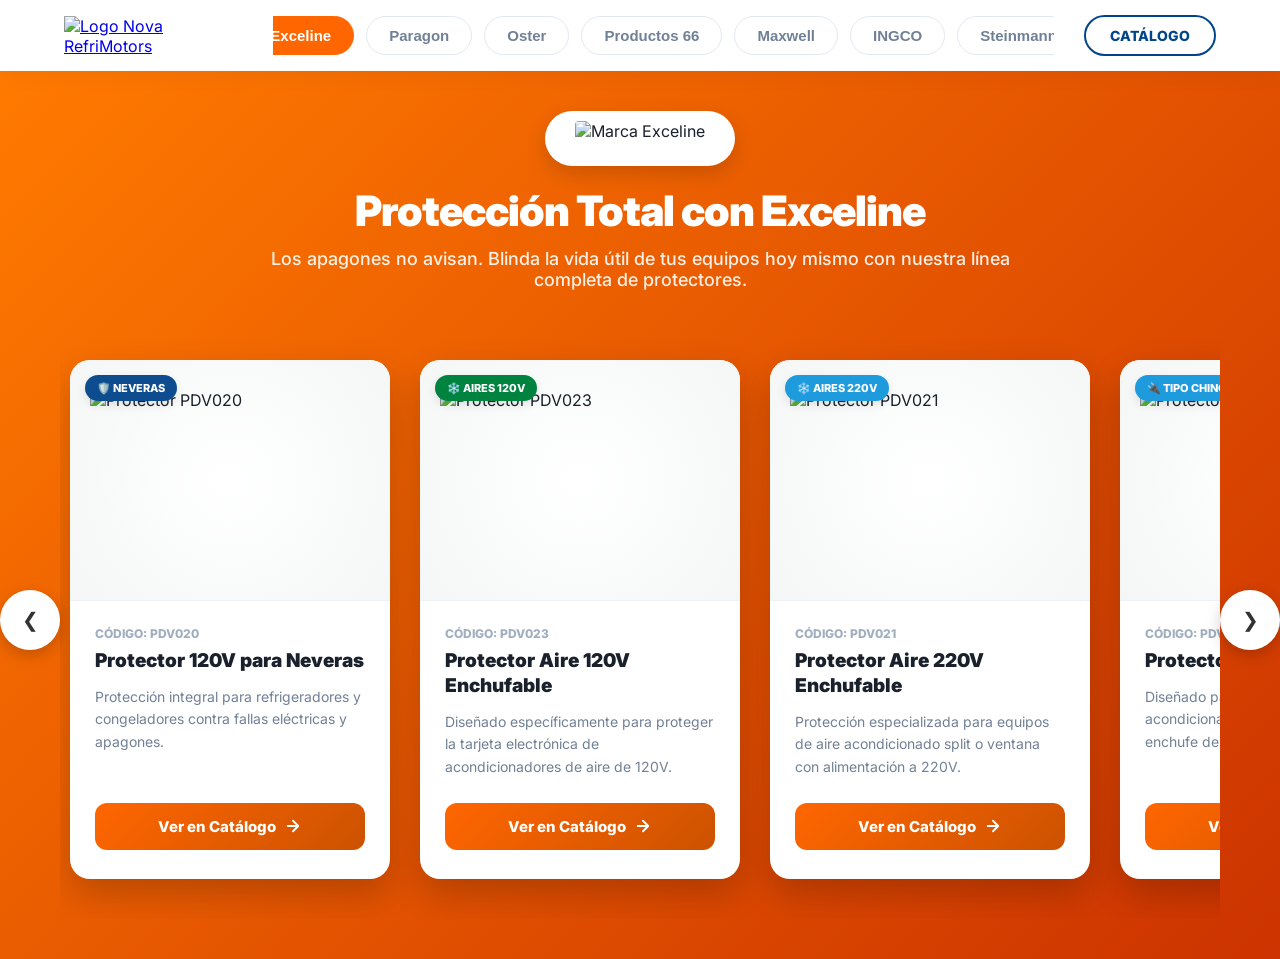
==== carrusel.html @ e5a9d7a3 "update" ====
<!DOCTYPE html>
<html lang="es">

<head>
    <meta charset="UTF-8">
    <meta name="viewport" content="width=device-width, initial-scale=1.0">
    <title>Marcas Destacadas | NOVA RefriMotors</title>
    <link rel="icon" type="image/x-icon" href="nova_favicon.png">

    <!-- Fuente moderna: Inter -->
    <link rel="preconnect" href="https://fonts.googleapis.com">
    <link rel="preconnect" href="https://fonts.gstatic.com" crossorigin>
    <link href="https://fonts.googleapis.com/css2?family=Inter:wght@400;500;600;700;800;900&display=swap"
        rel="stylesheet">

    <link rel="stylesheet" href="estilos-carrusel.css">
</head>

<body>

    <header class="carousel-header">
        <a href="index.html" title="Ver Catálogo">
            <img src="nova-logo-color.png" alt="Logo Nova RefriMotors" class="logo-img">
        </a>

        <nav class="brand-menu">
            <button class="brand-tab tab-exceline active" onclick="showBrand('exceline', this)">Exceline</button>
            <button class="brand-tab tab-paragon" onclick="showBrand('paragon', this)">Paragon</button>
            <button class="brand-tab tab-oster" onclick="showBrand('oster', this)">Oster</button>
            <button class="brand-tab tab-productos66" onclick="showBrand('productos66', this)">Productos 66</button>
            <button class="brand-tab tab-maxwell" onclick="showBrand('maxwell', this)">Maxwell</button>
            <button class="brand-tab tab-ingco" onclick="showBrand('ingco', this)">INGCO</button>
            <button class="brand-tab tab-steinmann" onclick="showBrand('steinmann', this)">Steinmann</button>
        </nav>

        <a href="index.html" class="back-btn">Catálogo</a>
    </header>

    <div class="master-carousel-container">

        <!-- ==========================================
             MARCA 1: EXCELINE (Carga Inmediata)
        =========================================== -->
        <section class="carousel-bg-card theme-exceline active-brand" id="brand-exceline">
            <div class="carousel-header-text">
                <div class="brand-logo-container exceline-logo">
                    <img src="Log_Exceline.png" alt="Marca Exceline">
                </div>
                <h2 class="carousel-title">Protección Total con Exceline</h2>
                <p class="carousel-subtitle">Los apagones no avisan. Blinda la vida útil de tus equipos hoy mismo con
                    nuestra línea completa de protectores.</p>
            </div>

            <div class="carousel-wrapper">
                <button class="slider-btn prev-btn">❮</button>
                <div class="carousel-track">
                    <div class="carousel-slide">
                        <div class="img-wrapper"><span class="badge badge-offer"
                                style="background:#0e4c90; color:white;">🛡️ Neveras</span><img
                                src="productos/PDV020.webp" alt="Protector PDV020"></div>
                        <div class="card-info">
                            <span class="card-category">CÓDIGO: PDV020</span>
                            <h3>Protector 120V para Neveras</h3>
                            <p>Protección integral para refrigeradores y congeladores contra fallas eléctricas y
                                apagones.</p>
                            <a href="index.html#product=PDV020" class="buy-btn exceline-btn">Ver en Catálogo <svg
                                    width="18" height="18" fill="none" stroke="currentColor" stroke-width="2.5"
                                    stroke-linecap="round" stroke-linejoin="round" viewBox="0 0 24 24">
                                    <path d="M5 12h14M12 5l7 7-7 7" />
                                </svg></a>
                        </div>
                    </div>
                    <div class="carousel-slide">
                        <div class="img-wrapper"><span class="badge badge-offer"
                                style="background:#00833e; color:white;">❄️ Aires 120V</span><img
                                src="productos/PDV023.webp" alt="Protector PDV023"></div>
                        <div class="card-info">
                            <span class="card-category">CÓDIGO: PDV023</span>
                            <h3>Protector Aire 120V Enchufable</h3>
                            <p>Diseñado específicamente para proteger la tarjeta electrónica de acondicionadores de aire
                                de 120V.</p>
                            <a href="index.html#product=PDV023" class="buy-btn exceline-btn">Ver en Catálogo <svg
                                    width="18" height="18" fill="none" stroke="currentColor" stroke-width="2.5"
                                    stroke-linecap="round" stroke-linejoin="round" viewBox="0 0 24 24">
                                    <path d="M5 12h14M12 5l7 7-7 7" />
                                </svg></a>
                        </div>
                    </div>
                    <div class="carousel-slide">
                        <div class="img-wrapper"><span class="badge badge-offer"
                                style="background:#1d9bdd; color:white;">❄️ Aires 220V</span><img
                                src="productos/PDV021.webp" alt="Protector PDV021"></div>
                        <div class="card-info">
                            <span class="card-category">CÓDIGO: PDV021</span>
                            <h3>Protector Aire 220V Enchufable</h3>
                            <p>Protección especializada para equipos de aire acondicionado split o ventana con
                                alimentación a 220V.</p>
                            <a href="index.html#product=PDV021" class="buy-btn exceline-btn">Ver en Catálogo <svg
                                    width="18" height="18" fill="none" stroke="currentColor" stroke-width="2.5"
                                    stroke-linecap="round" stroke-linejoin="round" viewBox="0 0 24 24">
                                    <path d="M5 12h14M12 5l7 7-7 7" />
                                </svg></a>
                        </div>
                    </div>
                    <div class="carousel-slide">
                        <div class="img-wrapper"><span class="badge badge-offer"
                                style="background:#1d9bdd; color:white;">🔌 Tipo Chino</span><img
                                src="productos/PDV022.webp" alt="Protector PDV022"></div>
                        <div class="card-info">
                            <span class="card-category">CÓDIGO: PDV022</span>
                            <h3>Protector 220V (Tipo Chino)</h3>
                            <p>Diseñado para equipos de aire acondicionado de 220V que utilizan enchufe de patas
                                inclinadas.</p>
                            <a href="index.html#product=PDV022" class="buy-btn exceline-btn">Ver en Catálogo <svg
                                    width="18" height="18" fill="none" stroke="currentColor" stroke-width="2.5"
                                    stroke-linecap="round" stroke-linejoin="round" viewBox="0 0 24 24">
                                    <path d="M5 12h14M12 5l7 7-7 7" />
                                </svg></a>
                        </div>
                    </div>
                    <div class="carousel-slide">
                        <div class="img-wrapper"><span class="badge badge-offer"
                                style="background:#77a9ff; color:white;">⚡ Bornera 120V</span><img
                                src="productos/PDV031.webp" alt="Protector PDV031"></div>
                        <div class="card-info">
                            <span class="card-category">CÓDIGO: PDV031</span>
                            <h3>Protector Alta Carga 120V</h3>
                            <p>Protector industrial y comercial para conexión directa por bornera. Ideal para cargas
                                pesadas en 120V.</p>
                            <a href="index.html#product=PDV031" class="buy-btn exceline-btn">Ver en Catálogo <svg
                                    width="18" height="18" fill="none" stroke="currentColor" stroke-width="2.5"
                                    stroke-linecap="round" stroke-linejoin="round" viewBox="0 0 24 24">
                                    <path d="M5 12h14M12 5l7 7-7 7" />
                                </svg></a>
                        </div>
                    </div>
                    <div class="carousel-slide">
                        <div class="img-wrapper"><span class="badge badge-offer"
                                style="background:#1d5370; color:white;">⚡ Bornera 220V</span><img
                                src="productos/PDV030.webp" alt="Protector PDV030"></div>
                        <div class="card-info">
                            <span class="card-category">CÓDIGO: PDV030</span>
                            <h3>Protector Alta Carga 220V</h3>
                            <p>Alta capacidad para equipos de gran tonelaje, motores y sistemas de refrigeración pesada
                                de 220V.</p>
                            <a href="index.html#product=PDV030" class="buy-btn exceline-btn">Ver en Catálogo <svg
                                    width="18" height="18" fill="none" stroke="currentColor" stroke-width="2.5"
                                    stroke-linecap="round" stroke-linejoin="round" viewBox="0 0 24 24">
                                    <path d="M5 12h14M12 5l7 7-7 7" />
                                </svg></a>
                        </div>
                    </div>
                    <div class="carousel-slide">
                        <div class="img-wrapper"><span class="badge badge-offer"
                                style="background:#09b75a; color:white;">🛠️ Compresores</span><img
                                src="productos/PDV029.webp" alt="Protector PDV029"></div>
                        <div class="card-info">
                            <span class="card-category">CÓDIGO: PDV029</span>
                            <h3>Protector de Compresores</h3>
                            <p>Dispositivo de montaje especializado para resguardar motocompresores de refrigeración
                                monofásicos de 120V.</p>
                            <a href="index.html#product=PDV029" class="buy-btn exceline-btn">Ver en Catálogo <svg
                                    width="18" height="18" fill="none" stroke="currentColor" stroke-width="2.5"
                                    stroke-linecap="round" stroke-linejoin="round" viewBox="0 0 24 24">
                                    <path d="M5 12h14M12 5l7 7-7 7" />
                                </svg></a>
                        </div>
                    </div>
                    <div class="carousel-slide">
                        <div class="img-wrapper"><span class="badge badge-offer"
                                style="background:#2d3748; color:white;">⚙️ Motores</span><img
                                src="productos/PDV051.webp" alt="Protector PDV051"></div>
                        <div class="card-info">
                            <span class="card-category">CÓDIGO: PDV051</span>
                            <h3>Protector para Motores 120V</h3>
                            <p>Módulo de protección integral para motores eléctricos monofásicos de uso industrial y
                                comercial en 120V.</p>
                            <a href="index.html#product=PDV051" class="buy-btn exceline-btn">Ver en Catálogo <svg
                                    width="18" height="18" fill="none" stroke="currentColor" stroke-width="2.5"
                                    stroke-linecap="round" stroke-linejoin="round" viewBox="0 0 24 24">
                                    <path d="M5 12h14M12 5l7 7-7 7" />
                                </svg></a>
                        </div>
                    </div>
                </div>
                <button class="slider-btn next-btn">❯</button>
            </div>
        </section>

        <!-- ==========================================
             MARCA 2: PARAGON (Carga Perezosa - data-src)
        =========================================== -->
        <section class="carousel-bg-card theme-paragon" id="brand-paragon" style="display: none;">
            <div class="carousel-header-text">
                <div class="brand-logo-container paragon-logo">
                    <img src="paragon-logo-negro.png" alt="Marca Paragon">
                </div>
                <h2 class="carousel-title">Precisión Mecánica Exacta</h2>
                <p class="carousel-subtitle">El estándar de la industria en sistemas de descongelación comercial e
                    industrial.</p>
            </div>
            <div class="carousel-wrapper">
                <button class="slider-btn prev-btn">❮</button>
                <div class="carousel-track">
                    <div class="carousel-slide">
                        <div class="img-wrapper"><span class="badge badge-offer"
                                style="background:#b70000; color:white;">⚙️ 220V</span><img
                                data-src="productos/RELOJ-PARAGON.webp" alt="Paragon 220V"></div>
                        <div class="card-info">
                            <span class="card-category">CÓDIGO: TIM500</span>
                            <h3>Reloj de Descongelacion Paragon 220V</h3>
                            <p>Temporizador electromecánico comercial Serie 8000 para descongelación a 220V.</p>
                            <a href="index.html#product=TIM500" class="buy-btn paragon-btn">Ver en Catálogo <svg
                                    width="18" height="18" fill="none" stroke="currentColor" stroke-width="2.5"
                                    stroke-linecap="round" stroke-linejoin="round" viewBox="0 0 24 24">
                                    <path d="M5 12h14M12 5l7 7-7 7" />
                                </svg></a>
                        </div>
                    </div>
                    <div class="carousel-slide">
                        <div class="img-wrapper"><span class="badge badge-offer"
                                style="background:#b70000; color:white;">⚙️ 110V</span><img
                                data-src="productos/RELOJ-PARAGON.webp" alt="Paragon 110V"></div>
                        <div class="card-info">
                            <span class="card-category">CÓDIGO: TIM400</span>
                            <h3>Reloj de Descongelacion Paragon 110V</h3>
                            <p>Temporizador electromecánico Serie 8000 ideal para refrigeración a 110V.</p>
                            <a href="index.html#product=TIM400" class="buy-btn paragon-btn">Ver en Catálogo <svg
                                    width="18" height="18" fill="none" stroke="currentColor" stroke-width="2.5"
                                    stroke-linecap="round" stroke-linejoin="round" viewBox="0 0 24 24">
                                    <path d="M5 12h14M12 5l7 7-7 7" />
                                </svg></a>
                        </div>
                    </div>
                    <div class="carousel-slide">
                        <div class="img-wrapper"><span class="badge badge-offer"
                                style="background:#b70000; color:white;">⏱️ 6H 21M</span><img
                                data-src="productos/TIM053.webp" alt="Paragon 6H"></div>
                        <div class="card-info">
                            <span class="card-category">CÓDIGO: TIM053</span>
                            <h3>Reloj de Nevera 6H x 21M</h3>
                            <p>Temporizador de descongelación automática con ciclo de 6 horas de trabajo.</p>
                            <a href="index.html#product=TIM053" class="buy-btn paragon-btn">Ver en Catálogo <svg
                                    width="18" height="18" fill="none" stroke="currentColor" stroke-width="2.5"
                                    stroke-linecap="round" stroke-linejoin="round" viewBox="0 0 24 24">
                                    <path d="M5 12h14M12 5l7 7-7 7" />
                                </svg></a>
                        </div>
                    </div>
                    <div class="carousel-slide">
                        <div class="img-wrapper"><span class="badge badge-offer"
                                style="background:#b70000; color:white;">⏱️ 8H 20M</span><img
                                data-src="productos/TIM018.webp" alt="Paragon 8H"></div>
                        <div class="card-info">
                            <span class="card-category">CÓDIGO: TIM018</span>
                            <h3>Reloj de Nevera 8H x 20M</h3>
                            <p>Intervalo equilibrado de 8 horas para consumo eficiente en neveras no-frost.</p>
                            <a href="index.html#product=TIM018" class="buy-btn paragon-btn">Ver en Catálogo <svg
                                    width="18" height="18" fill="none" stroke="currentColor" stroke-width="2.5"
                                    stroke-linecap="round" stroke-linejoin="round" viewBox="0 0 24 24">
                                    <path d="M5 12h14M12 5l7 7-7 7" />
                                </svg></a>
                        </div>
                    </div>
                    <div class="carousel-slide">
                        <div class="img-wrapper"><span class="badge badge-offer"
                                style="background:#b70000; color:white;">⏱️ 10H 25M</span><img
                                data-src="productos/TIM052.webp" alt="Paragon 10H"></div>
                        <div class="card-info">
                            <span class="card-category">CÓDIGO: TIM052</span>
                            <h3>Reloj de Nevera 10H x 25M</h3>
                            <p>Diseñado para ciclos extensos de enfriamiento garantizando eliminación de escarcha.</p>
                            <a href="index.html#product=TIM052" class="buy-btn paragon-btn">Ver en Catálogo <svg
                                    width="18" height="18" fill="none" stroke="currentColor" stroke-width="2.5"
                                    stroke-linecap="round" stroke-linejoin="round" viewBox="0 0 24 24">
                                    <path d="M5 12h14M12 5l7 7-7 7" />
                                </svg></a>
                        </div>
                    </div>
                </div>
                <button class="slider-btn next-btn">❯</button>
            </div>
        </section>

        <!-- ==========================================
             MARCA 3: OSTER (Carga Perezosa - data-src)
        =========================================== -->
        <section class="carousel-bg-card theme-oster" id="brand-oster" style="display: none;">
            <div class="carousel-header-text">
                <div class="brand-logo-container oster-logo">
                    <img src="oster-logo.png" alt="Marca Oster">
                </div>
                <h2 class="carousel-title">Repuestos Originales Garantizados</h2>
                <p class="carousel-subtitle">Recupera la potencia original de tu licuadora con aspas, vasos y
                    componentes certificados de máxima duración.</p>
            </div>
            <div class="carousel-wrapper">
                <button class="slider-btn prev-btn">❮</button>
                <div class="carousel-track">
                    <div class="carousel-slide">
                        <div class="img-wrapper"><span class="badge badge-offer"
                                style="background:#003264; color:white;">🔪 4 Aspas</span><img
                                data-src="productos/CUCHILLA_4_ASPAS_OSTER.webp" alt="Oster 4 Aletas"></div>
                        <div class="card-info">
                            <span class="card-category">CÓDIGO: CLC001</span>
                            <h3>Cuchilla Oster 4 Aletas</h3>
                            <p>Cuchilla Picahielo Oster Original de 4 aletas en acero inoxidable de alta resistencia.
                            </p>
                            <a href="index.html#product=CLC001" class="buy-btn oster-btn">Ver en Catálogo <svg
                                    width="18" height="18" fill="none" stroke="currentColor" stroke-width="2.5"
                                    stroke-linecap="round" stroke-linejoin="round" viewBox="0 0 24 24">
                                    <path d="M5 12h14M12 5l7 7-7 7" />
                                </svg></a>
                        </div>
                    </div>
                    <div class="carousel-slide">
                        <div class="img-wrapper"><span class="badge badge-offer"
                                style="background:#003264; color:white;">🌪️ 6 Aspas</span><img
                                data-src="productos/CLC032.webp" alt="Oster 6 Aletas"></div>
                        <div class="card-info">
                            <span class="card-category">CÓDIGO: CLC032</span>
                            <h3>Cuchilla Oster 6 Aletas</h3>
                            <p>Cuchilla Oster procesadora de 6 aletas (Mod. 4980) de alto rendimiento para hielo y
                                batidos.</p>
                            <a href="index.html#product=CLC032" class="buy-btn oster-btn">Ver en Catálogo <svg
                                    width="18" height="18" fill="none" stroke="currentColor" stroke-width="2.5"
                                    stroke-linecap="round" stroke-linejoin="round" viewBox="0 0 24 24">
                                    <path d="M5 12h14M12 5l7 7-7 7" />
                                </svg></a>
                        </div>
                    </div>
                    <div class="carousel-slide">
                        <div class="img-wrapper"><span class="badge badge-offer"
                                style="background:#003264; color:white;">⚡ Eléctrico</span><img
                                data-src="productos/SWL102.webp" alt="Switch Oster"></div>
                        <div class="card-info">
                            <span class="card-category">CÓDIGO: SWL102</span>
                            <h3>Switch de Licuadora</h3>
                            <p>Switch de Licuadora Oster Original de 3 velocidades con perilla incluida.</p>
                            <a href="index.html#product=SWL102" class="buy-btn oster-btn">Ver en Catálogo <svg
                                    width="18" height="18" fill="none" stroke="currentColor" stroke-width="2.5"
                                    stroke-linecap="round" stroke-linejoin="round" viewBox="0 0 24 24">
                                    <path d="M5 12h14M12 5l7 7-7 7" />
                                </svg></a>
                        </div>
                    </div>
                    <div class="carousel-slide">
                        <div class="img-wrapper"><span class="badge badge-offer"
                                style="background:#003264; color:white;">🥤 Accesorios</span><img
                                data-src="productos/VLC005.webp" alt="Vaso Oster"></div>
                        <div class="card-info">
                            <span class="card-category">CÓDIGO: VLC005</span>
                            <h3>Vaso de Licuadora c/Tapa</h3>
                            <p>Vaso de licuadora Oster Original con tapa. Cristal de alta resistencia térmica y golpes.
                            </p>
                            <a href="index.html#product=VLC005" class="buy-btn oster-btn">Ver en Catálogo <svg
                                    width="18" height="18" fill="none" stroke="currentColor" stroke-width="2.5"
                                    stroke-linecap="round" stroke-linejoin="round" viewBox="0 0 24 24">
                                    <path d="M5 12h14M12 5l7 7-7 7" />
                                </svg></a>
                        </div>
                    </div>
                    <div class="carousel-slide">
                        <div class="img-wrapper"><span class="badge badge-offer"
                                style="background:#003264; color:white;">⚙️ Acoples</span><img
                                data-src="productos/JLC001.webp" alt="Cuadrante Oster"></div>
                        <div class="card-info">
                            <span class="card-category">CÓDIGO: JLC001</span>
                            <h3>Cuadrante Oster Rosca Gruesa</h3>
                            <p>Kit de acople cuadrante de rosca gruesa original Oster. Metálico y de alta durabilidad.
                            </p>
                            <a href="index.html#product=JLC001" class="buy-btn oster-btn">Ver en Catálogo <svg
                                    width="18" height="18" fill="none" stroke="currentColor" stroke-width="2.5"
                                    stroke-linecap="round" stroke-linejoin="round" viewBox="0 0 24 24">
                                    <path d="M5 12h14M12 5l7 7-7 7" />
                                </svg></a>
                        </div>
                    </div>
                </div>
                <button class="slider-btn next-btn">❯</button>
            </div>
        </section>

        <!-- ==========================================
             MARCA 4: PRODUCTOS 66 (Carga Perezosa - data-src)
        =========================================== -->
        <section class="carousel-bg-card theme-productos66" id="brand-productos66" style="display: none;">
            <div class="carousel-header-text">
                <div class="brand-logo-container productos66-logo">
                    <img src="productos66-logo.png" alt="Marca Productos 66">
                </div>
                <h2 class="carousel-title">Limpieza y Mantenimiento Profesional</h2>
                <p class="carousel-subtitle">Químicos especializados de alta pureza para garantizar el máximo
                    rendimiento de tus equipos de refrigeración.</p>
            </div>
            <div class="carousel-wrapper">
                <button class="slider-btn prev-btn">❮</button>
                <div class="carousel-track">
                    <div class="carousel-slide">
                        <div class="img-wrapper"><span class="badge badge-new"
                                style="background:#8cc63f; color:white">🟢 Limpieza</span><img
                                data-src="productos/PANEL-CLEAN.webp" alt="Panel Clean 66"></div>
                        <div class="card-info">
                            <span class="card-category">CÓDIGO: QMC004</span>
                            <h3>Panel Clean 66</h3>
                            <p>Limpiador profundo de aluminio para serpentines. Restaura la transferencia térmica.</p>
                            <a href="index.html#product=QMC004" class="buy-btn productos66-btn">Ver en Catálogo <svg
                                    width="18" height="18" fill="none" stroke="currentColor" stroke-width="2.5"
                                    stroke-linecap="round" stroke-linejoin="round" viewBox="0 0 24 24">
                                    <path d="M5 12h14M12 5l7 7-7 7" />
                                </svg></a>
                        </div>
                    </div>
                    <div class="carousel-slide">
                        <div class="img-wrapper"><span class="badge badge-offer"
                                style="background:#e87722; color:white">🟠 Concentrado</span><img
                                data-src="productos/PANEL-CLEAN+.webp" alt="Panel Clean 66 Plus+"></div>
                        <div class="card-info">
                            <span class="card-category">CÓDIGO: QMC016</span>
                            <h3>Panel Clean 66 Plus+</h3>
                            <p>Fórmula de alta concentración para remover el sucio pesado y la oxidación extrema.</p>
                            <a href="index.html#product=QMC016" class="buy-btn productos66-btn">Ver en Catálogo <svg
                                    width="18" height="18" fill="none" stroke="currentColor" stroke-width="2.5"
                                    stroke-linecap="round" stroke-linejoin="round" viewBox="0 0 24 24">
                                    <path d="M5 12h14M12 5l7 7-7 7" />
                                </svg></a>
                        </div>
                    </div>
                    <div class="carousel-slide">
                        <div class="img-wrapper"><span class="badge badge-new"
                                style="background:#00aae7; color:white">🔵 Antihumedad</span><img
                                data-src="productos/PANEL-COOL.webp" alt="Panel Cool 66"></div>
                        <div class="card-info">
                            <span class="card-category">CÓDIGO: QMC003</span>
                            <h3>Panel Cool 66</h3>
                            <p>Alcohol Metílico. Elimina la humedad del sistema evitando congelación en válvulas.</p>
                            <a href="index.html#product=QMC003" class="buy-btn productos66-btn">Ver en Catálogo <svg
                                    width="18" height="18" fill="none" stroke="currentColor" stroke-width="2.5"
                                    stroke-linecap="round" stroke-linejoin="round" viewBox="0 0 24 24">
                                    <path d="M5 12h14M12 5l7 7-7 7" />
                                </svg></a>
                        </div>
                    </div>
                    <div class="carousel-slide">
                        <div class="img-wrapper"><span class="badge badge-hot"
                                style="background:#da291c; color:white">🔴 Brillo</span><img
                                data-src="productos/PANEL-SHINE.webp" alt="Panel Shine 66"></div>
                        <div class="card-info">
                            <span class="card-category">CÓDIGO: QMC020</span>
                            <h3>Panel Shine 66</h3>
                            <p>Abrillantador químico de aluminio. Restaura el aspecto original dejándolos como nuevos.
                            </p>
                            <a href="index.html#product=QMC020" class="buy-btn productos66-btn">Ver en Catálogo <svg
                                    width="18" height="18" fill="none" stroke="currentColor" stroke-width="2.5"
                                    stroke-linecap="round" stroke-linejoin="round" viewBox="0 0 24 24">
                                    <path d="M5 12h14M12 5l7 7-7 7" />
                                </svg></a>
                        </div>
                    </div>
                    <div class="carousel-slide">
                        <div class="img-wrapper"><span class="badge badge-offer"
                                style="background:#ffcd00; color:white;">🟡 Dieléctrico</span><img
                                data-src="productos/PANELTRON.webp" alt="Paneltron 66"></div>
                        <div class="card-info">
                            <span class="card-category">CÓDIGO: QMC001</span>
                            <h3>Paneltron 66</h3>
                            <p>Solvente dieléctrico de 1 Litro para la limpieza segura de componentes y tableros
                                eléctricos.</p>
                            <a href="index.html#product=QMC001" class="buy-btn productos66-btn">Ver en Catálogo <svg
                                    width="18" height="18" fill="none" stroke="currentColor" stroke-width="2.5"
                                    stroke-linecap="round" stroke-linejoin="round" viewBox="0 0 24 24">
                                    <path d="M5 12h14M12 5l7 7-7 7" />
                                </svg></a>
                        </div>
                    </div>
                    <div class="carousel-slide">
                        <div class="img-wrapper"><span class="badge badge-hot"
                                style="background:#d25e1a; color:white">🟠 Concentrado</span><img
                                data-src="productos/PANELTRON+.webp" alt="Paneltron 66 Plus+"></div>
                        <div class="card-info">
                            <span class="card-category">CÓDIGO: QMC006</span>
                            <h3>Paneltron 66 Plus+</h3>
                            <p>Fórmula premium en lata de 1 Kilo. Máxima pureza, evaporación rápida y cero residuos.</p>
                            <a href="index.html#product=QMC006" class="buy-btn productos66-btn">Ver en Catálogo <svg
                                    width="18" height="18" fill="none" stroke="currentColor" stroke-width="2.5"
                                    stroke-linecap="round" stroke-linejoin="round" viewBox="0 0 24 24">
                                    <path d="M5 12h14M12 5l7 7-7 7" />
                                </svg></a>
                        </div>
                    </div>
                </div>
                <button class="slider-btn next-btn">❯</button>
            </div>
        </section>

        <!-- ==========================================
             MARCA 5: MAXWELL (Carga Perezosa - data-src)
        =========================================== -->
        <section class="carousel-bg-card theme-maxwell" id="brand-maxwell" style="display: none;">
            <div class="carousel-header-text">
                <div class="brand-logo-container maxwell-logo">
                    <img src="maxwell-gold-logo.png" alt="Marca Maxwell">
                </div>
                <h2 class="carousel-title">Flujo Energético Perfecto</h2>
                <p class="carousel-subtitle">Máxima durabilidad con 5 años de garantía. La energía constante y segura
                    que tus sistemas de refrigeración exigen.</p>
            </div>
            <div class="carousel-wrapper">
                <button class="slider-btn prev-btn">❮</button>
                <div class="carousel-track">
                    <div class="carousel-slide">
                        <div class="img-wrapper"><span class="badge badge-hot" style="background:#d38312; color:white">⭐
                                5 Años</span><img data-src="productos/20UF-GOLD.webp" alt="Capacitor 20UF"></div>
                        <div class="card-info">
                            <span class="card-category">CÓDIGO: CAP320</span>
                            <h3>Capacitor de 20 MFD Gold</h3>
                            <p>Capacitor de marcha metálico 370/440V.</p>
                            <a href="index.html#product=CAP320" class="buy-btn maxwell-btn">Ver en Catálogo <svg
                                    width="18" height="18" fill="none" stroke="currentColor" stroke-width="2.5"
                                    stroke-linecap="round" stroke-linejoin="round" viewBox="0 0 24 24">
                                    <path d="M5 12h14M12 5l7 7-7 7" />
                                </svg></a>
                        </div>
                    </div>
                    <div class="carousel-slide">
                        <div class="img-wrapper"><span class="badge badge-hot" style="background:#d38312; color:white">⭐
                                5 Años</span><img data-src="productos/25UF-GOLD.webp" alt="Capacitor 25UF"></div>
                        <div class="card-info">
                            <span class="card-category">CÓDIGO: CAP325</span>
                            <h3>Capacitor de 25 MFD Gold</h3>
                            <p>Capacitor de marcha metálico 370/440V.</p>
                            <a href="index.html#product=CAP325" class="buy-btn maxwell-btn">Ver en Catálogo <svg
                                    width="18" height="18" fill="none" stroke="currentColor" stroke-width="2.5"
                                    stroke-linecap="round" stroke-linejoin="round" viewBox="0 0 24 24">
                                    <path d="M5 12h14M12 5l7 7-7 7" />
                                </svg></a>
                        </div>
                    </div>
                    <div class="carousel-slide">
                        <div class="img-wrapper"><span class="badge badge-hot" style="background:#d38312; color:white">⭐
                                5 Años</span><img data-src="productos/30UF-GOLD.webp" alt="Capacitor 30UF"></div>
                        <div class="card-info">
                            <span class="card-category">CÓDIGO: CAP330</span>
                            <h3>Capacitor 30 MFD Gold</h3>
                            <p>Capacitor de marcha metálico 370/440V.</p>
                            <a href="index.html#product=CAP330" class="buy-btn maxwell-btn">Ver en Catálogo <svg
                                    width="18" height="18" fill="none" stroke="currentColor" stroke-width="2.5"
                                    stroke-linecap="round" stroke-linejoin="round" viewBox="0 0 24 24">
                                    <path d="M5 12h14M12 5l7 7-7 7" />
                                </svg></a>
                        </div>
                    </div>
                    <div class="carousel-slide">
                        <div class="img-wrapper"><span class="badge badge-hot" style="background:#d38312; color:white">⭐
                                5 Años</span><img data-src="productos/35UF-GOLD.webp" alt="Capacitor 35UF"></div>
                        <div class="card-info">
                            <span class="card-category">CÓDIGO: CAP335</span>
                            <h3>Capacitor de 35 MFD Gold</h3>
                            <p>Capacitor de marcha metálico 370/440V.</p>
                            <a href="index.html#product=CAP335" class="buy-btn maxwell-btn">Ver en Catálogo <svg
                                    width="18" height="18" fill="none" stroke="currentColor" stroke-width="2.5"
                                    stroke-linecap="round" stroke-linejoin="round" viewBox="0 0 24 24">
                                    <path d="M5 12h14M12 5l7 7-7 7" />
                                </svg></a>
                        </div>
                    </div>
                    <div class="carousel-slide">
                        <div class="img-wrapper"><span class="badge badge-hot" style="background:#d38312; color:white">⭐
                                5 Años</span><img data-src="productos/40UF-GOLD.webp" alt="Capacitor 40UF"></div>
                        <div class="card-info">
                            <span class="card-category">CÓDIGO: CAP340</span>
                            <h3>Capacitor de 40 MFD Gold</h3>
                            <p>Capacitor de marcha metálico 370/440V.</p>
                            <a href="index.html#product=CAP340" class="buy-btn maxwell-btn">Ver en Catálogo <svg
                                    width="18" height="18" fill="none" stroke="currentColor" stroke-width="2.5"
                                    stroke-linecap="round" stroke-linejoin="round" viewBox="0 0 24 24">
                                    <path d="M5 12h14M12 5l7 7-7 7" />
                                </svg></a>
                        </div>
                    </div>
                    <div class="carousel-slide">
                        <div class="img-wrapper"><span class="badge badge-hot" style="background:#d38312; color:white">⭐
                                5 Años</span><img data-src="productos/45UF-GOLD.webp" alt="Capacitor 45UF"></div>
                        <div class="card-info">
                            <span class="card-category">CÓDIGO: CAP345</span>
                            <h3>Capacitor de 45 MFD Gold</h3>
                            <p>Capacitor de marcha metálico 370/440V.</p>
                            <a href="index.html#product=CAP345" class="buy-btn maxwell-btn">Ver en Catálogo <svg
                                    width="18" height="18" fill="none" stroke="currentColor" stroke-width="2.5"
                                    stroke-linecap="round" stroke-linejoin="round" viewBox="0 0 24 24">
                                    <path d="M5 12h14M12 5l7 7-7 7" />
                                </svg></a>
                        </div>
                    </div>
                    <div class="carousel-slide">
                        <div class="img-wrapper"><span class="badge badge-hot" style="background:#d38312; color:white">⭐
                                5 Años</span><img data-src="productos/50UF-GOLD.webp" alt="Capacitor 50UF"></div>
                        <div class="card-info">
                            <span class="card-category">CÓDIGO: CAP350</span>
                            <h3>Capacitor de 50 MFD Gold</h3>
                            <p>Capacitor de marcha metálico 370/440V.</p>
                            <a href="index.html#product=CAP350" class="buy-btn maxwell-btn">Ver en Catálogo <svg
                                    width="18" height="18" fill="none" stroke="currentColor" stroke-width="2.5"
                                    stroke-linecap="round" stroke-linejoin="round" viewBox="0 0 24 24">
                                    <path d="M5 12h14M12 5l7 7-7 7" />
                                </svg></a>
                        </div>
                    </div>
                    <div class="carousel-slide">
                        <div class="img-wrapper"><span class="badge badge-hot" style="background:#d38312; color:white">⭐
                                5 Años</span><img data-src="productos/60UF-GOLD.webp" alt="Capacitor 60UF"></div>
                        <div class="card-info">
                            <span class="card-category">CÓDIGO: CAP360</span>
                            <h3>Capacitor de 60 MFD Gold</h3>
                            <p>Capacitor de marcha metálico 370/440V.</p>
                            <a href="index.html#product=CAP360" class="buy-btn maxwell-btn">Ver en Catálogo <svg
                                    width="18" height="18" fill="none" stroke="currentColor" stroke-width="2.5"
                                    stroke-linecap="round" stroke-linejoin="round" viewBox="0 0 24 24">
                                    <path d="M5 12h14M12 5l7 7-7 7" />
                                </svg></a>
                        </div>
                    </div>
                    <div class="carousel-slide">
                        <div class="img-wrapper"><span class="badge badge-hot" style="background:#d38312; color:white">⭐
                                5 Años</span><img data-src="productos/70UF-GOLD.webp" alt="Capacitor 70UF"></div>
                        <div class="card-info">
                            <span class="card-category">CÓDIGO: CAP370</span>
                            <h3>Capacitor de 70 MFD Gold</h3>
                            <p>Capacitor de marcha metálico 370/440V.</p>
                            <a href="index.html#product=CAP370" class="buy-btn maxwell-btn">Ver en Catálogo <svg
                                    width="18" height="18" fill="none" stroke="currentColor" stroke-width="2.5"
                                    stroke-linecap="round" stroke-linejoin="round" viewBox="0 0 24 24">
                                    <path d="M5 12h14M12 5l7 7-7 7" />
                                </svg></a>
                        </div>
                    </div>
                    <div class="carousel-slide">
                        <div class="img-wrapper"><span class="badge badge-hot" style="background:#d38312; color:white">⭐
                                5 Años</span><img data-src="productos/75UF-GOLD.webp" alt="Capacitor 75UF"></div>
                        <div class="card-info">
                            <span class="card-category">CÓDIGO: CAP371</span>
                            <h3>Capacitor de 75 MFD Gold</h3>
                            <p>Capacitor de marcha metálico 370/440V.</p>
                            <a href="index.html#product=CAP371" class="buy-btn maxwell-btn">Ver en Catálogo <svg
                                    width="18" height="18" fill="none" stroke="currentColor" stroke-width="2.5"
                                    stroke-linecap="round" stroke-linejoin="round" viewBox="0 0 24 24">
                                    <path d="M5 12h14M12 5l7 7-7 7" />
                                </svg></a>
                        </div>
                    </div>
                </div>
                <button class="slider-btn next-btn">❯</button>
            </div>
        </section>

        <!-- ==========================================
             MARCA 6: INGCO (Carga Perezosa - data-src)
        =========================================== -->
        <section class="carousel-bg-card theme-ingco" id="brand-ingco" style="display: none;">
            <div class="carousel-header-text">
                <div class="brand-logo-container ingco-logo">
                    <img src="ingco-logo.png" alt="Marca INGCO">
                </div>
                <h2 class="carousel-title">Equipos y Herramientas de Calidad</h2>
                <p class="carousel-subtitle">Equipos de grado profesional diseñados con la mejor calidad para resistir
                    el trabajo más pesado.</p>
            </div>
            <div class="carousel-wrapper">
                <button class="slider-btn prev-btn">❮</button>
                <div class="carousel-track">
                    <div class="carousel-slide">
                        <div class="img-wrapper"><span class="badge badge-hot" style="background:#363535; color:white">⚡
                                1600W</span><img data-src="productos/HID012.webp" alt="Hidrojet 1600W"></div>
                        <div class="card-info">
                            <span class="card-category">CÓDIGO: HID012</span>
                            <h3>Hidrojet de Alta Presión 1600W</h3>
                            <p>Hidrolavadora de alta presión para limpieza profunda de paneles y serpentines.</p>
                            <a href="index.html#product=HID012" class="buy-btn ingco-btn">Ver en Catálogo <svg
                                    width="18" height="18" fill="none" stroke="currentColor" stroke-width="2.5"
                                    stroke-linecap="round" stroke-linejoin="round" viewBox="0 0 24 24">
                                    <path d="M5 12h14M12 5l7 7-7 7" />
                                </svg></a>
                        </div>
                    </div>
                    <div class="carousel-slide">
                        <div class="img-wrapper"><span class="badge badge-offer"
                                style="background:#363535; color:white">💨 1000W</span><img
                                data-src="productos/ASP105.webp" alt="Aspiradora INGCO"></div>
                        <div class="card-info">
                            <span class="card-category">CÓDIGO: ASP105</span>
                            <h3>Aspiradora para Seco/Húmedo de 10L</h3>
                            <p>Aspiradora de grado industrial capaz de recoger polvo y líquidos con motor de 1000W.</p>
                            <a href="index.html#product=ASP105" class="buy-btn ingco-btn">Ver en Catálogo <svg
                                    width="18" height="18" fill="none" stroke="currentColor" stroke-width="2.5"
                                    stroke-linecap="round" stroke-linejoin="round" viewBox="0 0 24 24">
                                    <path d="M5 12h14M12 5l7 7-7 7" />
                                </svg></a>
                        </div>
                    </div>
                    <div class="carousel-slide">
                        <div class="img-wrapper"><span class="badge badge-new"
                                style="background:#363535; color:white">💧 1 HP</span><img
                                data-src="productos/BMB098.webp" alt="Bomba INGCO 1HP"></div>
                        <div class="card-info">
                            <span class="card-category">CÓDIGO: BMB098</span>
                            <h3>Bomba de Agua de 1HP 110V</h3>
                            <p>Bomba periférica de alto rendimiento con embobinado de cobre para máxima potencia.</p>
                            <a href="index.html#product=BMB098" class="buy-btn ingco-btn">Ver en Catálogo <svg
                                    width="18" height="18" fill="none" stroke="currentColor" stroke-width="2.5"
                                    stroke-linecap="round" stroke-linejoin="round" viewBox="0 0 24 24">
                                    <path d="M5 12h14M12 5l7 7-7 7" />
                                </svg></a>
                        </div>
                    </div>
                    <div class="carousel-slide">
                        <div class="img-wrapper"><span class="badge badge-new"
                                style="background:#363535; color:white">💧 1/2 HP</span><img
                                data-src="productos/BMB100.webp" alt="Bomba INGCO 1/2HP"></div>
                        <div class="card-info">
                            <span class="card-category">CÓDIGO: BMB100</span>
                            <h3>Bomba de Agua de 1/2HP 110V</h3>
                            <p>Bomba periférica eficiente y resistente para uso residencial o comercial ligero.</p>
                            <a href="index.html#product=BMB100" class="buy-btn ingco-btn">Ver en Catálogo <svg
                                    width="18" height="18" fill="none" stroke="currentColor" stroke-width="2.5"
                                    stroke-linecap="round" stroke-linejoin="round" viewBox="0 0 24 24">
                                    <path d="M5 12h14M12 5l7 7-7 7" />
                                </svg></a>
                        </div>
                    </div>
                    <div class="carousel-slide">
                        <div class="img-wrapper"><span class="badge badge-offer"
                                style="background:#363535; color:white">⚙️ 750W</span><img
                                data-src="productos/ESR100.webp" alt="Esmeriladora INGCO"></div>
                        <div class="card-info">
                            <span class="card-category">CÓDIGO: ESR100</span>
                            <h3>Esmeriladora Angular 4-1/2 750W</h3>
                            <p>Esmeril de alto rendimiento ideal para cortes rápidos y desbaste de metales.</p>
                            <a href="index.html#product=ESR100" class="buy-btn ingco-btn">Ver en Catálogo <svg
                                    width="18" height="18" fill="none" stroke="currentColor" stroke-width="2.5"
                                    stroke-linecap="round" stroke-linejoin="round" viewBox="0 0 24 24">
                                    <path d="M5 12h14M12 5l7 7-7 7" />
                                </svg></a>
                        </div>
                    </div>
                    <div class="carousel-slide">
                        <div class="img-wrapper"><span class="badge badge-hot"
                                style="background:#363535; color:white">🛠️ Kit 3 en 1</span><img
                                data-src="productos/VAM110.webp" alt="Kit Eléctrico"></div>
                        <div class="card-info">
                            <span class="card-category">CÓDIGO: VAM110</span>
                            <h3>Kit Multímetro, Tester y Pinza</h3>
                            <p>El combo eléctrico definitivo: Multímetro, Pinza Amperimétrica y Detector de Voltaje.</p>
                            <a href="index.html#product=VAM110" class="buy-btn ingco-btn">Ver en Catálogo <svg
                                    width="18" height="18" fill="none" stroke="currentColor" stroke-width="2.5"
                                    stroke-linecap="round" stroke-linejoin="round" viewBox="0 0 24 24">
                                    <path d="M5 12h14M12 5l7 7-7 7" />
                                </svg></a>
                        </div>
                    </div>
                    <div class="carousel-slide">
                        <div class="img-wrapper"><span class="badge badge-offer"
                                style="background:#363535; color:white">🚰 Control</span><img
                                data-src="productos/PST101.webp" alt="Control de Presión"></div>
                        <div class="card-info">
                            <span class="card-category">CÓDIGO: PST101</span>
                            <h3>Control de Presión Automático</h3>
                            <p>Automatiza el encendido y apagado de tu bomba de agua manteniendo una presión constante.
                            </p>
                            <a href="index.html#product=PST101" class="buy-btn ingco-btn">Ver en Catálogo <svg
                                    width="18" height="18" fill="none" stroke="currentColor" stroke-width="2.5"
                                    stroke-linecap="round" stroke-linejoin="round" viewBox="0 0 24 24">
                                    <path d="M5 12h14M12 5l7 7-7 7" />
                                </svg></a>
                        </div>
                    </div>
                    <div class="carousel-slide">
                        <div class="img-wrapper"><span class="badge badge-offer"
                                style="background:#363535; color:white">🚰 Regulador</span><img
                                data-src="productos/PST104.webp" alt="Regulador Electrónico"></div>
                        <div class="card-info">
                            <span class="card-category">CÓDIGO: PST104</span>
                            <h3>Regulador Presscontrol</h3>
                            <p>Módulo electrónico de control de flujo y presión para sistemas de bombeo hidroneumáticos.
                            </p>
                            <a href="index.html#product=PST104" class="buy-btn ingco-btn">Ver en Catálogo <svg
                                    width="18" height="18" fill="none" stroke="currentColor" stroke-width="2.5"
                                    stroke-linecap="round" stroke-linejoin="round" viewBox="0 0 24 24">
                                    <path d="M5 12h14M12 5l7 7-7 7" />
                                </svg></a>
                        </div>
                    </div>
                </div>
                <button class="slider-btn next-btn">❯</button>
            </div>
        </section>

        <!-- ==========================================
             MARCA 7: STEINMANN (Carga Perezosa - data-src)
        =========================================== -->
        <section class="carousel-bg-card theme-steinmann" id="brand-steinmann" style="display: none;">
            <div class="carousel-header-text">
                <div class="brand-logo-container steinmann-logo">
                    <img src="steinmann-logo.png" alt="Marca Steinmann">
                </div>
                <h2 class="carousel-title">Tecnología Avanzada en Refrigeración</h2>
                <p class="carousel-subtitle">Herramientas de vacío, motores y componentes de máxima precisión y
                    rendimiento.</p>
            </div>
            <div class="carousel-wrapper">
                <button class="slider-btn prev-btn">❮</button>
                <div class="carousel-track">

                    <div class="carousel-slide">
                        <div class="img-wrapper"><span class="badge badge-hot"
                                style="background:#0d47a1; color:white">🔋 18V</span><img
                                data-src="productos/BMB110.webp" alt="Bomba Vacío Inalámbrica"></div>
                        <div class="card-info">
                            <span class="card-category">CÓDIGO: BMB110</span>
                            <h3>Bomba de Vacío de 1/4 Inalámbrica</h3>
                            <p>Máxima portabilidad para técnicos exigentes. Opera a batería de 18V.</p>
                            <a href="index.html#product=BMB110" class="buy-btn steinmann-btn">Ver en Catálogo <svg
                                    width="18" height="18" fill="none" stroke="currentColor" stroke-width="2.5"
                                    stroke-linecap="round" stroke-linejoin="round" viewBox="0 0 24 24">
                                    <path d="M5 12h14M12 5l7 7-7 7" />
                                </svg></a>
                        </div>
                    </div>
                    <div class="carousel-slide">
                        <div class="img-wrapper"><span class="badge badge-offer"
                                style="background:#0d47a1; color:white">⚙️ 18" Axial</span><img
                                data-src="productos/MVA364.webp" alt="Motor Axial 18 Pulgadas"></div>
                        <div class="card-info">
                            <span class="card-category">CÓDIGO: MVA364</span>
                            <h3>Motor Ventilador Axial de Succión 18" 220V</h3>
                            <p>Motor de succión de gran caudal para cavas cuarto y alto tonelaje.</p>
                            <a href="index.html#product=MVA364" class="buy-btn steinmann-btn">Ver en Catálogo <svg
                                    width="18" height="18" fill="none" stroke="currentColor" stroke-width="2.5"
                                    stroke-linecap="round" stroke-linejoin="round" viewBox="0 0 24 24">
                                    <path d="M5 12h14M12 5l7 7-7 7" />
                                </svg></a>
                        </div>
                    </div>
                    <div class="carousel-slide">
                        <div class="img-wrapper"><span class="badge badge-new"
                                style="background:#0d47a1; color:white">🛠️ Kit</span><img
                                data-src="productos/KIT105.webp" alt="Kit Vacío Veloz"></div>
                        <div class="card-info">
                            <span class="card-category">CÓDIGO: KIT105</span>
                            <h3>Kit Vacío Veloz Lite 1/2</h3>
                            <p>Herramienta especializada para realizar vacíos profundos en tiempo récord.</p>
                            <a href="index.html#product=KIT105" class="buy-btn steinmann-btn">Ver en Catálogo <svg
                                    width="18" height="18" fill="none" stroke="currentColor" stroke-width="2.5"
                                    stroke-linecap="round" stroke-linejoin="round" viewBox="0 0 24 24">
                                    <path d="M5 12h14M12 5l7 7-7 7" />
                                </svg></a>
                        </div>
                    </div>
                    <div class="carousel-slide">
                        <div class="img-wrapper"><span class="badge badge-hot"
                                style="background:#0d47a1; color:white">🔩 1/3 HP</span><img
                                data-src="productos/MOI020.webp" alt="Motor 1/3HP"></div>
                        <div class="card-info">
                            <span class="card-category">CÓDIGO: MOI020</span>
                            <h3>Motor Ventilador de 1/3HP 220V</h3>
                            <p>Motor potente para equipos centrales de gran capacidad y alto rendimiento térmico.</p>
                            <a href="index.html#product=MOI020" class="buy-btn steinmann-btn">Ver en Catálogo <svg
                                    width="18" height="18" fill="none" stroke="currentColor" stroke-width="2.5"
                                    stroke-linecap="round" stroke-linejoin="round" viewBox="0 0 24 24">
                                    <path d="M5 12h14M12 5l7 7-7 7" />
                                </svg></a>
                        </div>
                    </div>
                    <div class="carousel-slide">
                        <div class="img-wrapper"><span class="badge badge-offer"
                                style="background:#0d47a1; color:white">✂️ Precisión</span><img
                                data-src="productos/CTB014.webp" alt="Corta Tubo Grande"></div>
                        <div class="card-info">
                            <span class="card-category">CÓDIGO: CTB014</span>
                            <h3>Corta Tubo Grande 1-1/4</h3>
                            <p>Herramienta de corte de precisión para tuberías de cobre y aluminio.</p>
                            <a href="index.html#product=CTB014" class="buy-btn steinmann-btn">Ver en Catálogo <svg
                                    width="18" height="18" fill="none" stroke="currentColor" stroke-width="2.5"
                                    stroke-linecap="round" stroke-linejoin="round" viewBox="0 0 24 24">
                                    <path d="M5 12h14M12 5l7 7-7 7" />
                                </svg></a>
                        </div>
                    </div>
                    <div class="carousel-slide">
                        <div class="img-wrapper"><span class="badge badge-new"
                                style="background:#0d47a1; color:white">🐍 Heavy Duty</span><img
                                data-src="productos/JMG359.webp" alt="Manguera R410A"></div>
                        <div class="card-info">
                            <span class="card-category">CÓDIGO: JMG359</span>
                            <h3>Manguera de Carga 5/16 152cm</h3>
                            <p>Juego de mangueras especializadas para sistemas R410A con máxima longitud.</p>
                            <a href="index.html#product=JMG359" class="buy-btn steinmann-btn">Ver en Catálogo <svg
                                    width="18" height="18" fill="none" stroke="currentColor" stroke-width="2.5"
                                    stroke-linecap="round" stroke-linejoin="round" viewBox="0 0 24 24">
                                    <path d="M5 12h14M12 5l7 7-7 7" />
                                </svg></a>
                        </div>
                    </div>
                    <div class="carousel-slide">
                        <div class="img-wrapper"><span class="badge badge-hot"
                                style="background:#0d47a1; color:white">🎒 Multiuso</span><img
                                data-src="productos/WAL105.webp" alt="Bolso Técnico"></div>
                        <div class="card-info">
                            <span class="card-category">CÓDIGO: WAL105</span>
                            <h3>Bolso Técnico Multiuso</h3>
                            <p>Morral tipo mochila con múltiples compartimientos para organizar tus herramientas.</p>
                            <a href="index.html#product=WAL105" class="buy-btn steinmann-btn">Ver en Catálogo <svg
                                    width="18" height="18" fill="none" stroke="currentColor" stroke-width="2.5"
                                    stroke-linecap="round" stroke-linejoin="round" viewBox="0 0 24 24">
                                    <path d="M5 12h14M12 5l7 7-7 7" />
                                </svg></a>
                        </div>
                    </div>
                    <div class="carousel-slide">
                        <div class="img-wrapper"><span class="badge badge-offer"
                                style="background:#0d47a1; color:white">💧 Filtro</span><img
                                data-src="productos/FIL166.webp" alt="Filtro S-303"></div>
                        <div class="card-info">
                            <span class="card-category">CÓDIGO: FIL166</span>
                            <h3>Filtro de Rosca con Nucleo Solido 3/8</h3>
                            <p>Filtro desecante de alto volumen (30 Cu.In.) para retención máxima de humedad.</p>
                            <a href="index.html#product=FIL166" class="buy-btn steinmann-btn">Ver en Catálogo <svg
                                    width="18" height="18" fill="none" stroke="currentColor" stroke-width="2.5"
                                    stroke-linecap="round" stroke-linejoin="round" viewBox="0 0 24 24">
                                    <path d="M5 12h14M12 5l7 7-7 7" />
                                </svg></a>
                        </div>
                    </div>

                </div>
                <button class="slider-btn next-btn">❯</button>
            </div>
        </section>

    </div>
    <script src="logica-carrusel.js"></script>
</body>

</html>
---- estilos-carrusel.css ----
/* estilos-carrusel.css */
* { margin: 0; padding: 0; box-sizing: border-box; }

body { 
    font-family: 'Inter', sans-serif; 
    background-color: #f0f4f8; 
    color: #1a202c; 
    overflow-x: hidden; 
}

/* --- ENCABEZADO Y MENÚ INTEGRADO --- */
.carousel-header { 
    background: rgba(255, 255, 255, 0.95); backdrop-filter: blur(10px); 
    padding: 15px 5%; 
    display: flex; justify-content: space-between; align-items: center; 
    box-shadow: 0 4px 20px rgba(0, 0, 0, 0.05); position: sticky; top: 0; z-index: 100;
    gap: 30px;
}
.logo-img { height: 50px; object-fit: contain; transition: transform 0.3s; }
.logo-img:hover { transform: scale(1.05); }

.back-btn { 
    text-decoration: none; color: #00458a; font-weight: 800; 
    border: 2px solid #00458a; padding: 10px 24px; 
    border-radius: 30px; transition: all 0.3s ease; font-size: 14px; text-transform: uppercase; 
    white-space: nowrap;
}
.back-btn:hover { background: #00458a; color: white; box-shadow: 0 4px 15px rgba(0, 69, 138, 0.2); }

/* --- PESTAÑAS SELECTORAS DE MARCAS --- */
.brand-menu {
    display: flex; gap: 12px; overflow-x: auto; white-space: nowrap; 
    border: none; background: transparent; padding: 0; flex-grow: 1; justify-content: center;
}
.brand-menu::-webkit-scrollbar { display: none; }

.brand-tab {
    padding: 10px 22px; border: 1px solid #e2e8f0; background: #ffffff;
    border-radius: 25px; cursor: pointer; font-size: 15px; font-weight: 700; 
    transition: 0.3s; color: #718096;
}
.brand-tab:hover { border-color: #00458a; color: #00458a; }

/* Colores dinámicos para cada pestaña activa */
.brand-tab.tab-exceline.active { background: #ff6600; border-color: #ff6600; color: white; }
.brand-tab.tab-paragon.active { background: #cc0000; border-color: #cc0000; color: white; }
.brand-tab.tab-oster.active { background: #00458a; border-color: #00458a; color: white; }
.brand-tab.tab-productos66.active { background: #111d4a; border-color: #111d4a; color: white; }
.brand-tab.tab-maxwell.active { background: #d38312; border-color: #d38312; color: white; box-shadow: 0 6px 15px rgba(211, 131, 18, 0.3); }
.brand-tab.tab-ingco.active { background: #f39c12; border-color: #f39c12; color: #1a1a1a; box-shadow: 0 6px 15px rgba(243, 156, 18, 0.3); }
.brand-tab.tab-steinmann.active { background: #1565c0; border-color: #1565c0; color: white; box-shadow: 0 6px 15px rgba(21, 101, 192, 0.3); }

/* --- ESTRUCTURA DE LA TARJETA ADAPTATIVA A PANTALLA COMPLETA --- */
.master-carousel-container { width: 100%; }

.carousel-bg-card {
    width: 100%; 
    border-radius: 0; 
    padding: 40px 0; 
    min-height: calc(100vh - 85px); 
    display: flex;
    flex-direction: column;
    justify-content: center; 
    position: relative; 
    animation: fadeIn 0.5s ease;
}
@keyframes fadeIn { from { opacity: 0; } to { opacity: 1; } }

.carousel-header-text { text-align: center; margin-bottom: 30px; position: relative; z-index: 2; padding: 0 20px; }
.brand-logo-container { display: inline-flex; justify-content: center; align-items: center; padding: 10px 30px; border-radius: 30px; margin-bottom: 20px; min-height: 50px; }
.brand-logo-container img { height: 35px; display: block; object-fit: contain; border-radius: 4px; } 

.carousel-title { font-size: 42px; margin-bottom: 12px; font-weight: 900; line-height: 1.2; letter-spacing: -1px; }
.carousel-subtitle { font-size: 18px; font-weight: 500; max-width: 800px; margin: 0 auto; color: rgba(255,255,255,0.9); }

.carousel-wrapper { position: relative; display: flex; align-items: center; justify-content: center; z-index: 2; width: 100%; max-width: 1400px; margin: 0 auto; padding: 0 60px; }

/* --- TRACK DEL CARRUSEL --- */
.carousel-track { 
    display: flex; gap: 30px; overflow-x: auto; scroll-snap-type: x mandatory; 
    scroll-behavior: smooth; padding: 40px 10px; 
    scrollbar-width: none; align-items: stretch; width: 100%;
}
.carousel-track::-webkit-scrollbar { display: none; }

/* --- TARJETAS INTERNAS --- */
.carousel-slide { 
    flex: 0 0 320px; background: #ffffff; border-radius: 20px; 
    scroll-snap-align: center; transition: all 0.4s cubic-bezier(0.175, 0.885, 0.32, 1.275); 
    display: flex; flex-direction: column; overflow: hidden; border: none;
}
.carousel-slide:hover { transform: translateY(-15px) scale(1.03); }

.img-wrapper {
    position: relative; background: radial-gradient(circle, #ffffff 0%, #f4f7f6 100%);
    padding: 30px 20px; border-bottom: 1px solid #edf2f7; display: flex; justify-content: center; align-items: center;
}
.img-wrapper img { width: 100%; height: 180px; object-fit: contain; transition: transform 0.5s ease; }
.carousel-slide:hover .img-wrapper img { transform: scale(1.1); }

.badge {
    position: absolute; top: 15px; left: 15px; padding: 6px 12px; border-radius: 20px;
    font-size: 11px; font-weight: 800; text-transform: uppercase; z-index: 2; box-shadow: 0 4px 10px rgba(0,0,0,0.1);
}
.badge-hot { background: linear-gradient(135deg, #ff416c, #ff4b2b); color: white; }
.badge-offer { background: linear-gradient(135deg, #f6d365, #fda085); color: #8c3b00; }
.badge-new { background: linear-gradient(135deg, #00458a, #007bff); color: white; }

.card-info { padding: 25px; display: flex; flex-direction: column; flex-grow: 1; text-align: left; }
.card-category { font-size: 12px; color: #a0aec0; font-weight: 800; margin-bottom: 8px; }
.carousel-slide h3 { font-size: 19px; color: #1a202c; margin-bottom: 12px; font-weight: 900; line-height: 1.3; }
.carousel-slide p { font-size: 14px; color: #718096; margin-bottom: 25px; line-height: 1.6; flex-grow: 1; }

.buy-btn { 
    display: flex; justify-content: center; align-items: center; gap: 8px;
    color: #ffffff; text-decoration: none; padding: 14px 20px; border-radius: 12px; 
    font-weight: 800; font-size: 15px; transition: all 0.3s ease; width: 100%; margin-top: auto; border: none;
}
.buy-btn svg { transition: transform 0.3s ease; }
.buy-btn:hover svg { transform: translateX(5px); }

/* Botones de flechas */
.slider-btn { 
    position: absolute; top: 50%; transform: translateY(-50%); 
    background: #ffffff; border: none; font-size: 20px; color: #333; 
    width: 60px; height: 60px; border-radius: 50%; 
    box-shadow: 0 5px 15px rgba(0, 0, 0, 0.2); cursor: pointer; z-index: 10; transition: all 0.3s ease;
}
.prev-btn { left: 0; }
.next-btn { right: 0; }

/* ==========================================
   TEMAS DE MARCAS (COLORES ESPECÍFICOS)
=========================================== */

/* TEMA EXCELINE */
.theme-exceline { background: linear-gradient(135deg, #ff7a00, #cc3300); }
.theme-exceline .carousel-title { color: #ffffff; }
.exceline-logo { background: #ffffff; box-shadow: 0 8px 20px rgba(0, 0, 0, 0.15); }
.theme-exceline .carousel-slide { box-shadow: 0 15px 35px rgba(0, 0, 0, 0.2); border-bottom: 4px solid transparent; }
.theme-exceline .carousel-slide:hover { box-shadow: 0 25px 50px rgba(0, 0, 0, 0.4); border-bottom: 4px solid #ff6600; }
.exceline-btn { background: linear-gradient(135deg, #ff6600, #cc5200); color: white; }
.exceline-btn:hover { background: linear-gradient(135deg, #e65c00, #b34700); box-shadow: 0 8px 20px rgba(255, 102, 0, 0.4); }
.theme-exceline .slider-btn:hover { background: #ff6600; color: white; }

/* TEMA PARAGON */
.theme-paragon { background: linear-gradient(135deg, #1a1a1a, #000000); }
.theme-paragon .carousel-title { color: #ffffff; }
.paragon-logo { background: #000000; box-shadow: 0 8px 20px rgba(204, 0, 0, 0.3); border: 1px solid #333; }
.theme-paragon .carousel-slide { box-shadow: 0 15px 35px rgba(0, 0, 0, 0.4); border-bottom: 4px solid transparent; }
.theme-paragon .carousel-slide:hover { box-shadow: 0 25px 50px rgba(0, 0, 0, 0.6); border-bottom: 4px solid #cc0000; }
.paragon-btn { background: linear-gradient(135deg, #e60000, #990000); }
.paragon-btn:hover { background: linear-gradient(135deg, #cc0000, #800000); box-shadow: 0 8px 20px rgba(230, 0, 0, 0.4); }
.theme-paragon .slider-btn:hover { background: #e60000; color: white; }

/* TEMA OSTER */
.theme-oster { background: linear-gradient(135deg, #00458a, #001f3f); }
.theme-oster .carousel-title { color: #ffffff; }
.oster-logo { background: transparent; padding: 0; box-shadow: none; margin-bottom: 25px; }
.oster-logo img { height: 60px; filter: drop-shadow(0px 4px 6px rgba(0,0,0,0.5)); } 
.theme-oster .carousel-slide { box-shadow: 0 15px 35px rgba(0, 0, 0, 0.3); border-bottom: 4px solid transparent; }
.theme-oster .carousel-slide:hover { box-shadow: 0 25px 50px rgba(0, 0, 0, 0.5); border-bottom: 4px solid #00458a; }
.oster-btn { background: linear-gradient(135deg, #00458a, #002b5e); color: white; }
.oster-btn:hover { background: linear-gradient(135deg, #0056b3, #003366); box-shadow: 0 8px 20px rgba(0, 69, 138, 0.4); }
.theme-oster .slider-btn:hover { background: #00458a; color: white; }

/* TEMA PRODUCTOS 66 */
.theme-productos66 { background: linear-gradient(135deg, #eef2f5, #dce4eb); border-top: 5px solid #111d4a; }
.theme-productos66 .carousel-title { color: #1a202c; } 
.theme-productos66 .carousel-subtitle { color: #4a5568; }
.productos66-logo { background: transparent; padding: 0; box-shadow: none; margin-bottom: 25px; }
.productos66-logo img { height: 60px; filter: drop-shadow(0px 3px 6px rgba(0,0,0,0.15)); } 
.theme-productos66 .carousel-slide { box-shadow: 0 15px 35px rgba(0, 0, 0, 0.08); border-bottom: 4px solid transparent; }
.theme-productos66 .carousel-slide:hover { box-shadow: 0 25px 50px rgba(0, 0, 0, 0.15); border-bottom: 4px solid #111d4a; }
.productos66-btn { background: linear-gradient(135deg, #111d4a, #0b1330); color: white;}
.productos66-btn:hover { background: linear-gradient(135deg, #1c2e6b, #111d4a); box-shadow: 0 8px 20px rgba(17, 29, 74, 0.3); }
.theme-productos66 .slider-btn:hover { background: #111d4a; color: white; }

/* TEMA MAXWELL */
.theme-maxwell { background: linear-gradient(135deg, #d38312, #8b4e04); border-top: 5px solid #1a1a1a; }
.theme-maxwell .carousel-title { color: #ffffff; }
.theme-maxwell .carousel-subtitle { color: #ffffff; font-weight: 600; }
.maxwell-logo { background: transparent; padding: 0; box-shadow: none; margin-bottom: 25px; }
.maxwell-logo img { height: 115px; object-fit: contain; filter: drop-shadow(0px 5px 8px rgba(0,0,0,0.25)); }
.theme-maxwell .carousel-slide { box-shadow: 0 15px 35px rgba(0, 0, 0, 0.2); border-bottom: 4px solid transparent; }
.theme-maxwell .carousel-slide:hover { box-shadow: 0 25px 50px rgba(0, 0, 0, 0.4); border-bottom: 4px solid #d38312; }
.maxwell-btn { background: linear-gradient(135deg, #d38312, #a66008); color: #ffffff; }
.maxwell-btn:hover { background: linear-gradient(135deg, #e59015, #8b4e04); box-shadow: 0 8px 20px rgba(211, 131, 18, 0.4); }
.theme-maxwell .slider-btn:hover { background: #d38312; color: white; }

/* TEMA INGCO */
.theme-ingco { background: linear-gradient(135deg, #f39c12, #e67e22); border-top: 5px solid #1a1a1a; }
.theme-ingco .carousel-title { color: #1a1a1a; }
.theme-ingco .carousel-subtitle { color: #333333; font-weight: 600;}
.ingco-logo { background: transparent; padding: 0; box-shadow: none; margin-bottom: 25px; }
.ingco-logo img { height: 70px; object-fit: contain; filter: drop-shadow(0px 3px 6px rgba(0,0,0,0.15)); }
.theme-ingco .carousel-slide { box-shadow: 0 15px 35px rgba(0, 0, 0, 0.15); border-bottom: 4px solid transparent; }
.theme-ingco .carousel-slide:hover { box-shadow: 0 25px 50px rgba(0, 0, 0, 0.3); border-bottom: 4px solid #1a1a1a; }
.ingco-btn { background: linear-gradient(135deg, #1a1a1a, #000000); color: #ffffff; }
.ingco-btn:hover { background: linear-gradient(135deg, #333333, #1a1a1a); box-shadow: 0 8px 20px rgba(0, 0, 0, 0.4); }
.theme-ingco .slider-btn:hover { background: #1a1a1a; color: white; }

/* TEMA STEINMANN (Fondo Azul Rey / Navy) */
.theme-steinmann { background: linear-gradient(135deg, #1565c0, #0d47a1); border-top: 5px solid #002171; }
.theme-steinmann .carousel-title { color: #ffffff; }
.theme-steinmann .carousel-subtitle { color: #bbdefb; }

.steinmann-logo { background: transparent; padding: 0; box-shadow: none; margin-bottom: 25px; }
.steinmann-logo img { height: 90px; object-fit: contain; filter: drop-shadow(0px 5px 10px rgba(0,0,0,0.3)); }

.theme-steinmann .carousel-slide { box-shadow: 0 15px 35px rgba(0, 0, 0, 0.2); border-bottom: 4px solid transparent; }
.theme-steinmann .carousel-slide:hover { box-shadow: 0 25px 50px rgba(0, 0, 0, 0.4); border-bottom: 4px solid #64b5f6; }
.steinmann-btn { background: linear-gradient(135deg, #0d47a1, #002171); color: #ffffff; }
.steinmann-btn:hover { background: linear-gradient(135deg, #1565c0, #0d47a1); box-shadow: 0 8px 20px rgba(13, 71, 161, 0.4); }
.theme-steinmann .slider-btn:hover { background: #1565c0; color: white; }

/* ==========================================
   DISEÑO MÓVIL (PANTALLA COMPLETA Y ADAPTATIVA)
=========================================== */
@media(max-width: 768px) {
    .carousel-header { flex-wrap: wrap; padding: 12px 15px; gap: 10px; }
    .logo-img { height: 35px; }
    .back-btn { font-size: 12px; padding: 8px 16px; }
    
    .brand-menu { 
        order: 3; width: 100%; justify-content: flex-start; 
        padding: 12px 0 0 0; margin-top: 2px; border-top: 1px solid #e2e8f0; 
    }
    .brand-tab { padding: 8px 16px; font-size: 14px; }
    
    .carousel-bg-card { 
        padding: 30px 0 40px 0; 
        /* ⬅️ ESTA ES LA LÍNEA MÁGICA QUE ARREGLA EL ESPACIO BLANCO */
        min-height: calc(100vh - 115px); 
        display: flex; 
        flex-direction: column; 
        justify-content: center; 
    }
    
    .carousel-header-text { margin-bottom: 20px; }
    
    .brand-logo-container { padding: 8px 25px; margin-bottom: 15px; min-height: 45px; }
    .brand-logo-container img { height: 30px; } 
    
    .oster-logo, .productos66-logo, .maxwell-logo, .ingco-logo, .steinmann-logo { 
        padding: 0; min-height: auto; margin-bottom: 15px; 
    }
    .oster-logo img, .productos66-logo img { height: 45px; }
    .ingco-logo img { height: 48px; }
    .steinmann-logo img { height: 50px; }
    .maxwell-logo img { height: 65px; } 
    
    .carousel-title { font-size: 24px; padding: 0 15px; margin-bottom: 8px; }
    .carousel-subtitle { 
        font-size: 14px; padding: 0 15px; margin-bottom: 0; line-height: 1.4; 
        display: -webkit-box; -webkit-line-clamp: 3; line-clamp: 3; -webkit-box-orient: vertical; overflow: hidden; 
    }
    
    .slider-btn { display: none; } /* Ocultamos flechas para forzar el scroll táctil */
    .carousel-wrapper { padding: 0; width: 100%; }
    
    /* Fix para evitar overflow horizontal en el track */
    .carousel-track { gap: 15px; padding: 20px 15px 10px 15px; } 
    
    .carousel-slide { flex: 0 0 85%; border-radius: 20px; }
    .img-wrapper { padding: 25px 15px; }
    .img-wrapper img { height: 180px; }
    
    .card-info { padding: 20px; }
    .card-category { font-size: 12px; margin-bottom: 8px; }
    .carousel-slide h3 { font-size: 18px; margin-bottom: 10px; }
    .carousel-slide p { 
        font-size: 14px; margin-bottom: 20px; line-height: 1.5; 
        display: -webkit-box; -webkit-line-clamp: 3; line-clamp: 3; -webkit-box-orient: vertical; overflow: hidden; 
    }
    .buy-btn { padding: 14px 20px; font-size: 15px; }
}
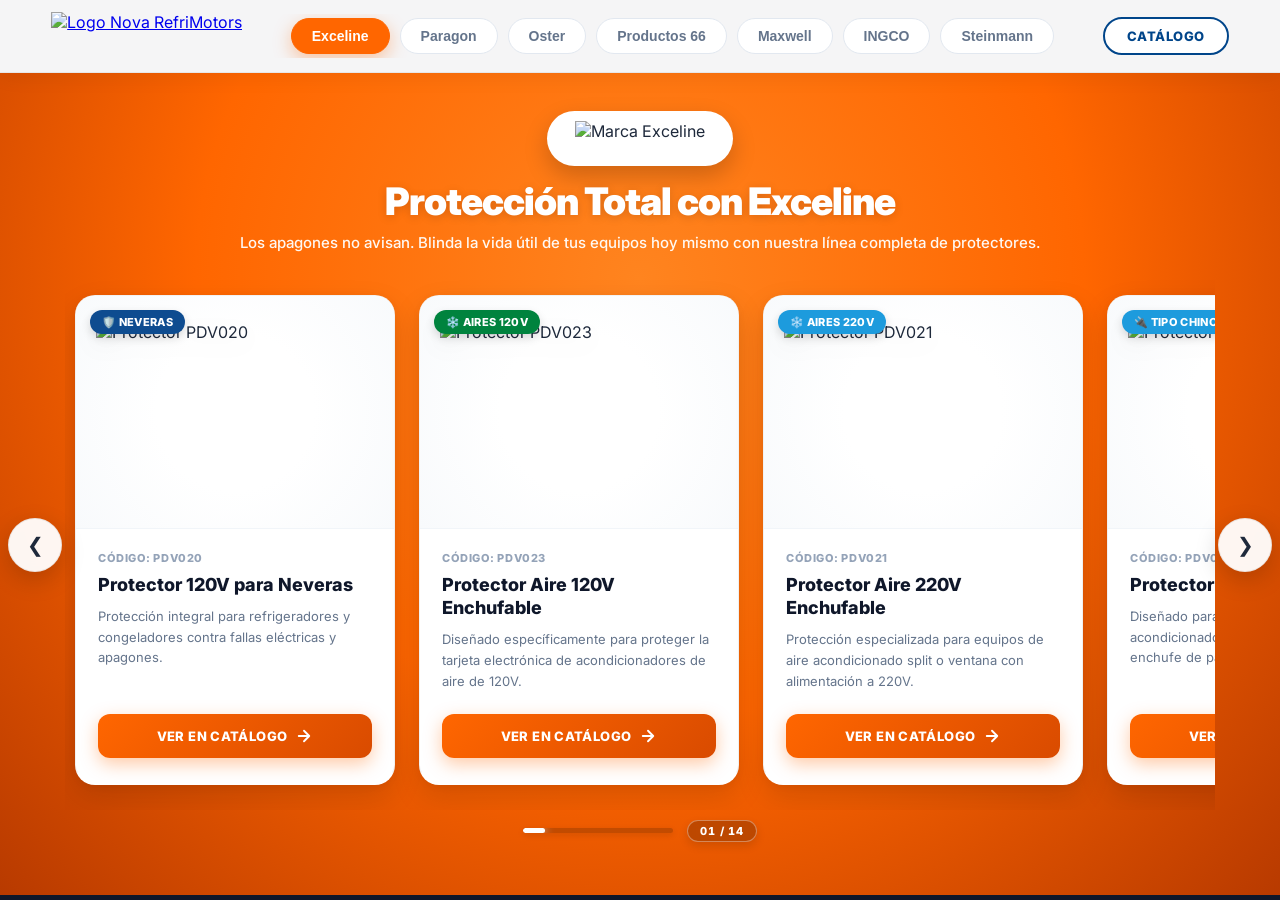
==== commit 8cc23c3a: "update" ====
--- a/carrusel.html
+++ b/carrusel.html
@@ -182,6 +182,101 @@
                                 </svg></a>
                         </div>
                     </div>
+                    <div class="carousel-slide">
+                        <div class="img-wrapper"><span class="badge badge-offer"
+                                style="background:#1d9bdd; color:white;">🔌 Enchufable 120V</span><img
+                                src="productos/PDV007.webp" alt="Protector GSM-LPM120"></div>
+                        <div class="card-info">
+                            <span class="card-category">CÓDIGO: PDV007</span>
+                            <h3>Protector Enchufable 120V</h3>
+                            <p>Protector de voltaje enchufable compacto y seguro. Ideal para proteger electrodomésticos.
+                            </p>
+                            <a href="index.html#product=PDV007" class="buy-btn exceline-btn">Ver en Catálogo <svg
+                                    width="18" height="18" fill="none" stroke="currentColor" stroke-width="2.5"
+                                    stroke-linecap="round" stroke-linejoin="round" viewBox="0 0 24 24">
+                                    <path d="M5 12h14M12 5l7 7-7 7" />
+                                </svg></a>
+                        </div>
+                    </div>
+                    <div class="carousel-slide">
+                        <div class="img-wrapper"><span class="badge badge-offer"
+                                style="background:#0e4c90; color:white;">🔋 Multitoma USB</span><img
+                                src="productos/PDV010.webp" alt="Protector PDV010"></div>
+                        <div class="card-info">
+                            <span class="card-category">CÓDIGO: PDV010</span>
+                            <h3>Protector Multitoma 120V</h3>
+                            <p>Estación de protección completa con múltiples tomas de corriente a 120V y puertos USB.
+                            </p>
+                            <a href="index.html#product=PDV010" class="buy-btn exceline-btn">Ver en Catálogo <svg
+                                    width="18" height="18" fill="none" stroke="currentColor" stroke-width="2.5"
+                                    stroke-linecap="round" stroke-linejoin="round" viewBox="0 0 24 24">
+                                    <path d="M5 12h14M12 5l7 7-7 7" />
+                                </svg></a>
+                        </div>
+                    </div>
+                    <div class="carousel-slide">
+                        <div class="img-wrapper"><span class="badge badge-offer"
+                                style="background:#1d9bdd; color:white;">🔌 3 Tomas 110V</span><img
+                                src="productos/PDV028.webp" alt="Protector PDV028"></div>
+                        <div class="card-info">
+                            <span class="card-category">CÓDIGO: PDV028</span>
+                            <h3>Protector 110V de 3 Tomas</h3>
+                            <p>Protector de voltaje con 3 tomas de salida integradas para salvaguardar equipos.</p>
+                            <a href="index.html#product=PDV028" class="buy-btn exceline-btn">Ver en Catálogo <svg
+                                    width="18" height="18" fill="none" stroke="currentColor" stroke-width="2.5"
+                                    stroke-linecap="round" stroke-linejoin="round" viewBox="0 0 24 24">
+                                    <path d="M5 12h14M12 5l7 7-7 7" />
+                                </svg></a>
+                        </div>
+                    </div>
+                    <div class="carousel-slide">
+                        <div class="img-wrapper"><span class="badge badge-offer"
+                                style="background:#1d5370; color:white;">⚡ Bornera 220V</span><img
+                                src="productos/PDV027.webp" alt="Protector PDV027"></div>
+                        <div class="card-info">
+                            <span class="card-category">CÓDIGO: PDV027</span>
+                            <h3>Protector 220V C-C</h3>
+                            <p>Protector de conexión cable a cable (C-C) mediante bornera para equipos de alta carga a
+                                220V.</p>
+                            <a href="index.html#product=PDV027" class="buy-btn exceline-btn">Ver en Catálogo <svg
+                                    width="18" height="18" fill="none" stroke="currentColor" stroke-width="2.5"
+                                    stroke-linecap="round" stroke-linejoin="round" viewBox="0 0 24 24">
+                                    <path d="M5 12h14M12 5l7 7-7 7" />
+                                </svg></a>
+                        </div>
+                    </div>
+                    <div class="carousel-slide">
+                        <div class="img-wrapper"><span class="badge badge-offer"
+                                style="background:#09b75a; color:white;">⚡ Trifásico</span><img
+                                src="productos/PDV049.webp" alt="Protector PDV049"></div>
+                        <div class="card-info">
+                            <span class="card-category">CÓDIGO: PDV049</span>
+                            <h3>Supervisor Trifásico 220V</h3>
+                            <p>Supervisor de grado industrial para sistemas trifásicos. Protege contra fallas de fase.
+                            </p>
+                            <a href="index.html#product=PDV049" class="buy-btn exceline-btn">Ver en Catálogo <svg
+                                    width="18" height="18" fill="none" stroke="currentColor" stroke-width="2.5"
+                                    stroke-linecap="round" stroke-linejoin="round" viewBox="0 0 24 24">
+                                    <path d="M5 12h14M12 5l7 7-7 7" />
+                                </svg></a>
+                        </div>
+                    </div>
+                    <div class="carousel-slide">
+                        <div class="img-wrapper"><span class="badge badge-offer"
+                                style="background:#2d3748; color:white;">⚡ Monofásico</span><img
+                                src="productos/PFV014-PDV050.webp" alt="Supervisor Monofásico"></div>
+                        <div class="card-info">
+                            <span class="card-category">CÓDIGO: SUPERVISOR-MONO-VAR</span>
+                            <h3>Supervisor Monofásico</h3>
+                            <p>Módulo de supervisión de voltaje para montaje en riel DIN o panel. 120V o 220V.</p>
+                            <a href="index.html#product=SUPERVISOR-MONO-VAR" class="buy-btn exceline-btn">Ver en
+                                Catálogo <svg width="18" height="18" fill="none" stroke="currentColor"
+                                    stroke-width="2.5" stroke-linecap="round" stroke-linejoin="round"
+                                    viewBox="0 0 24 24">
+                                    <path d="M5 12h14M12 5l7 7-7 7" />
+                                </svg></a>
+                        </div>
+                    </div>
                 </div>
                 <button class="slider-btn next-btn">❯</button>
             </div>
@@ -208,7 +303,7 @@
                                 data-src="productos/RELOJ-PARAGON.webp" alt="Paragon 220V"></div>
                         <div class="card-info">
                             <span class="card-category">CÓDIGO: TIM500</span>
-                            <h3>Reloj de Descongelacion Paragon 220V</h3>
+                            <h3>Reloj de Descongelación Paragon 220V</h3>
                             <p>Temporizador electromecánico comercial Serie 8000 para descongelación a 220V.</p>
                             <a href="index.html#product=TIM500" class="buy-btn paragon-btn">Ver en Catálogo <svg
                                     width="18" height="18" fill="none" stroke="currentColor" stroke-width="2.5"
@@ -223,7 +318,7 @@
                                 data-src="productos/RELOJ-PARAGON.webp" alt="Paragon 110V"></div>
                         <div class="card-info">
                             <span class="card-category">CÓDIGO: TIM400</span>
-                            <h3>Reloj de Descongelacion Paragon 110V</h3>
+                            <h3>Reloj de Descongelación Paragon 110V</h3>
                             <p>Temporizador electromecánico Serie 8000 ideal para refrigeración a 110V.</p>
                             <a href="index.html#product=TIM400" class="buy-btn paragon-btn">Ver en Catálogo <svg
                                     width="18" height="18" fill="none" stroke="currentColor" stroke-width="2.5"
--- a/estilos-carrusel.css
+++ b/estilos-carrusel.css
@@ -1,277 +1,829 @@
-/* estilos-carrusel.css */
-* { margin: 0; padding: 0; box-sizing: border-box; }
-
-body { 
-    font-family: 'Inter', sans-serif; 
-    background-color: #f0f4f8; 
-    color: #1a202c; 
-    overflow-x: hidden; 
-}
-
-/* --- ENCABEZADO Y MENÚ INTEGRADO --- */
-.carousel-header { 
-    background: rgba(255, 255, 255, 0.95); backdrop-filter: blur(10px); 
-    padding: 15px 5%; 
-    display: flex; justify-content: space-between; align-items: center; 
-    box-shadow: 0 4px 20px rgba(0, 0, 0, 0.05); position: sticky; top: 0; z-index: 100;
-    gap: 30px;
-}
-.logo-img { height: 50px; object-fit: contain; transition: transform 0.3s; }
-.logo-img:hover { transform: scale(1.05); }
-
-.back-btn { 
-    text-decoration: none; color: #00458a; font-weight: 800; 
-    border: 2px solid #00458a; padding: 10px 24px; 
-    border-radius: 30px; transition: all 0.3s ease; font-size: 14px; text-transform: uppercase; 
+/* ==========================================================================
+   ESTILOS CARRUSEL — NOVA REFRIMOTORS
+   Diseño de Alta Gama con Identidad Cromática por Marca
+   ========================================================================== */
+
+* {
+    margin: 0;
+    padding: 0;
+    box-sizing: border-box;
+}
+
+body {
+    font-family: 'Inter', -apple-system, BlinkMacSystemFont, "Segoe UI", Roboto, sans-serif;
+    background-color: #0f172a;
+    color: #1e293b;
+    overflow-x: hidden;
+    -webkit-font-smoothing: antialiased;
+}
+
+/* ==========================================
+   ENCABEZADO Y SELECTOR DE MARCAS FLOTANTE
+   =========================================== */
+.carousel-header {
+    background: rgba(255, 255, 255, 0.96);
+    backdrop-filter: blur(14px);
+    -webkit-backdrop-filter: blur(14px);
+    padding: 12px 4%;
+    display: flex;
+    justify-content: space-between;
+    align-items: center;
+    position: sticky;
+    top: 0;
+    z-index: 100;
+    box-shadow: 0 4px 20px rgba(0, 0, 0, 0.06);
+    border-bottom: 1px solid rgba(0, 0, 0, 0.06);
+    gap: 20px;
+}
+
+.logo-img {
+    height: 48px;
+    object-fit: contain;
+    display: block;
+    transition: transform 0.3s cubic-bezier(0.34, 1.56, 0.64, 1);
+}
+
+.logo-img:hover {
+    transform: scale(1.05);
+}
+
+/* Pestañas de marcas estilo cápsula interactiva */
+.brand-menu {
+    display: flex;
+    gap: 10px;
+    overflow-x: auto;
     white-space: nowrap;
-}
-.back-btn:hover { background: #00458a; color: white; box-shadow: 0 4px 15px rgba(0, 69, 138, 0.2); }
-
-/* --- PESTAÑAS SELECTORAS DE MARCAS --- */
-.brand-menu {
-    display: flex; gap: 12px; overflow-x: auto; white-space: nowrap; 
-    border: none; background: transparent; padding: 0; flex-grow: 1; justify-content: center;
-}
-.brand-menu::-webkit-scrollbar { display: none; }
+    padding: 4px 0;
+    flex-grow: 1;
+    justify-content: center;
+    scrollbar-width: none;
+}
+
+.brand-menu::-webkit-scrollbar {
+    display: none;
+}
 
 .brand-tab {
-    padding: 10px 22px; border: 1px solid #e2e8f0; background: #ffffff;
-    border-radius: 25px; cursor: pointer; font-size: 15px; font-weight: 700; 
-    transition: 0.3s; color: #718096;
-}
-.brand-tab:hover { border-color: #00458a; color: #00458a; }
-
-/* Colores dinámicos para cada pestaña activa */
-.brand-tab.tab-exceline.active { background: #ff6600; border-color: #ff6600; color: white; }
-.brand-tab.tab-paragon.active { background: #cc0000; border-color: #cc0000; color: white; }
-.brand-tab.tab-oster.active { background: #00458a; border-color: #00458a; color: white; }
-.brand-tab.tab-productos66.active { background: #111d4a; border-color: #111d4a; color: white; }
-.brand-tab.tab-maxwell.active { background: #d38312; border-color: #d38312; color: white; box-shadow: 0 6px 15px rgba(211, 131, 18, 0.3); }
-.brand-tab.tab-ingco.active { background: #f39c12; border-color: #f39c12; color: #1a1a1a; box-shadow: 0 6px 15px rgba(243, 156, 18, 0.3); }
-.brand-tab.tab-steinmann.active { background: #1565c0; border-color: #1565c0; color: white; box-shadow: 0 6px 15px rgba(21, 101, 192, 0.3); }
-
-/* --- ESTRUCTURA DE LA TARJETA ADAPTATIVA A PANTALLA COMPLETA --- */
-.master-carousel-container { width: 100%; }
+    padding: 9px 20px;
+    border: 1px solid #e2e8f0;
+    background: #ffffff;
+    border-radius: 30px;
+    cursor: pointer;
+    font-size: 14px;
+    font-weight: 700;
+    color: #64748b;
+    transition: all 0.25s cubic-bezier(0.2, 0.8, 0.2, 1);
+    outline: none;
+    user-select: none;
+}
+
+.brand-tab:hover {
+    border-color: #94a3b8;
+    color: #0f172a;
+    transform: translateY(-2px);
+}
+
+/* Colores dinámicos por marca activa */
+.brand-tab.tab-exceline.active {
+    background: #ff6600;
+    border-color: #ff6600;
+    color: #ffffff;
+    box-shadow: 0 6px 18px rgba(255, 102, 0, 0.35);
+}
+
+.brand-tab.tab-paragon.active {
+    background: #cc0000;
+    border-color: #cc0000;
+    color: #ffffff;
+    box-shadow: 0 6px 18px rgba(204, 0, 0, 0.35);
+}
+
+.brand-tab.tab-oster.active {
+    background: #00458a;
+    border-color: #00458a;
+    color: #ffffff;
+    box-shadow: 0 6px 18px rgba(0, 69, 138, 0.35);
+}
+
+.brand-tab.tab-productos66.active {
+    background: #111d4a;
+    border-color: #111d4a;
+    color: #ffffff;
+    box-shadow: 0 6px 18px rgba(17, 29, 74, 0.35);
+}
+
+.brand-tab.tab-maxwell.active {
+    background: #d38312;
+    border-color: #d38312;
+    color: #ffffff;
+    box-shadow: 0 6px 18px rgba(211, 131, 18, 0.35);
+}
+
+.brand-tab.tab-ingco.active {
+    background: #f39c12;
+    border-color: #f39c12;
+    color: #1a1a1a;
+    box-shadow: 0 6px 18px rgba(243, 156, 18, 0.35);
+}
+
+.brand-tab.tab-steinmann.active {
+    background: #1565c0;
+    border-color: #1565c0;
+    color: #ffffff;
+    box-shadow: 0 6px 18px rgba(21, 101, 192, 0.35);
+}
+
+.back-btn {
+    text-decoration: none;
+    color: #00458a;
+    font-weight: 800;
+    border: 2px solid #00458a;
+    padding: 9px 22px;
+    border-radius: 30px;
+    transition: all 0.25s ease;
+    font-size: 13px;
+    text-transform: uppercase;
+    letter-spacing: 0.04em;
+    background: #ffffff;
+    white-space: nowrap;
+}
+
+.back-btn:hover {
+    background: #00458a;
+    color: #ffffff;
+    box-shadow: 0 4px 15px rgba(0, 69, 138, 0.25);
+    transform: translateY(-2px);
+}
+
+/* ==========================================
+   ESTRUCTURA DE SECCIÓN DE MARCA A PANTALLA COMPLETA
+   =========================================== */
+.master-carousel-container {
+    width: 100%;
+}
 
 .carousel-bg-card {
-    width: 100%; 
-    border-radius: 0; 
-    padding: 40px 0; 
-    min-height: calc(100vh - 85px); 
-    display: flex;
+    width: 100%;
+    min-height: calc(100vh - 78px);
+    padding: 30px 0 45px 0;
+    display: none;
     flex-direction: column;
-    justify-content: center; 
-    position: relative; 
-    animation: fadeIn 0.5s ease;
-}
-@keyframes fadeIn { from { opacity: 0; } to { opacity: 1; } }
-
-.carousel-header-text { text-align: center; margin-bottom: 30px; position: relative; z-index: 2; padding: 0 20px; }
-.brand-logo-container { display: inline-flex; justify-content: center; align-items: center; padding: 10px 30px; border-radius: 30px; margin-bottom: 20px; min-height: 50px; }
-.brand-logo-container img { height: 35px; display: block; object-fit: contain; border-radius: 4px; } 
-
-.carousel-title { font-size: 42px; margin-bottom: 12px; font-weight: 900; line-height: 1.2; letter-spacing: -1px; }
-.carousel-subtitle { font-size: 18px; font-weight: 500; max-width: 800px; margin: 0 auto; color: rgba(255,255,255,0.9); }
-
-.carousel-wrapper { position: relative; display: flex; align-items: center; justify-content: center; z-index: 2; width: 100%; max-width: 1400px; margin: 0 auto; padding: 0 60px; }
-
-/* --- TRACK DEL CARRUSEL --- */
-.carousel-track { 
-    display: flex; gap: 30px; overflow-x: auto; scroll-snap-type: x mandatory; 
-    scroll-behavior: smooth; padding: 40px 10px; 
-    scrollbar-width: none; align-items: stretch; width: 100%;
-}
-.carousel-track::-webkit-scrollbar { display: none; }
-
-/* --- TARJETAS INTERNAS --- */
-.carousel-slide { 
-    flex: 0 0 320px; background: #ffffff; border-radius: 20px; 
-    scroll-snap-align: center; transition: all 0.4s cubic-bezier(0.175, 0.885, 0.32, 1.275); 
-    display: flex; flex-direction: column; overflow: hidden; border: none;
-}
-.carousel-slide:hover { transform: translateY(-15px) scale(1.03); }
-
+    justify-content: center;
+    position: relative;
+    animation: fadeIn 0.4s ease-out;
+    overflow: hidden;
+}
+
+.carousel-bg-card.active-brand {
+    display: flex;
+}
+
+@keyframes fadeIn {
+    from { opacity: 0; transform: translateY(8px); }
+    to { opacity: 1; transform: translateY(0); }
+}
+
+/* Encabezado del contenido de la marca */
+.carousel-header-text {
+    text-align: center;
+    margin-bottom: 25px;
+    position: relative;
+    z-index: 2;
+    padding: 0 20px;
+}
+
+.brand-logo-container {
+    display: inline-flex;
+    justify-content: center;
+    align-items: center;
+    padding: 10px 28px;
+    border-radius: 30px;
+    margin-bottom: 14px;
+    min-height: 48px;
+    transition: transform 0.3s ease;
+}
+
+.brand-logo-container:hover {
+    transform: scale(1.04);
+}
+
+.brand-logo-container img {
+    height: 35px;
+    display: block;
+    object-fit: contain;
+}
+
+.oster-logo img { height: 50px; }
+.productos66-logo img { height: 50px; }
+.maxwell-logo img { height: 75px; }
+.ingco-logo img { height: 50px; }
+.steinmann-logo img { height: 60px; }
+
+/* Tipografía de títulos de marca */
+.carousel-title {
+    font-size: 38px;
+    font-weight: 900;
+    line-height: 1.15;
+    letter-spacing: -1px;
+    margin-bottom: 8px;
+}
+
+.carousel-subtitle {
+    font-size: 15px;
+    font-weight: 500;
+    max-width: 800px;
+    margin: 0 auto;
+    line-height: 1.5;
+}
+
+/* ==========================================
+   TRACK Y CONTROLES DEL CARRUSEL
+   =========================================== */
+.carousel-wrapper {
+    position: relative;
+    display: flex;
+    align-items: center;
+    justify-content: center;
+    z-index: 2;
+    width: 100%;
+    max-width: 1440px;
+    margin: 0 auto;
+    padding: 0 65px;
+}
+
+.carousel-track {
+    display: flex;
+    gap: 24px;
+    overflow-x: auto;
+    scroll-snap-type: x mandatory;
+    scroll-behavior: smooth;
+    padding: 15px 10px 25px 10px;
+    scrollbar-width: none;
+    align-items: stretch;
+    width: 100%;
+    cursor: grab;
+    user-select: none;
+    -webkit-user-select: none;
+}
+
+.carousel-track::-webkit-scrollbar {
+    display: none;
+}
+
+.carousel-track.is-dragging {
+    cursor: grabbing;
+    scroll-behavior: auto;
+}
+
+/* ==========================================
+   BARRA DE PROGRESO DE ALTA GAMA (DESLIZAMIENTO)
+   =========================================== */
+.carousel-progress-wrap {
+    display: flex;
+    justify-content: center;
+    align-items: center;
+    margin-top: 10px;
+    z-index: 5;
+    position: relative;
+    width: 100%;
+}
+
+.carousel-progress-bar {
+    width: 150px;
+    height: 5px;
+    background: rgba(255, 255, 255, 0.25);
+    border-radius: 10px;
+    overflow: hidden;
+    position: relative;
+    box-shadow: 0 2px 6px rgba(0, 0, 0, 0.12);
+}
+
+.carousel-progress-fill {
+    height: 100%;
+    width: 25%;
+    border-radius: 10px;
+    background: #ffffff;
+    transition: width 0.15s cubic-bezier(0.2, 0.8, 0.2, 1);
+}
+
+.carousel-counter {
+    font-size: 11px;
+    font-weight: 800;
+    letter-spacing: 0.08em;
+    padding: 3px 12px;
+    border-radius: 20px;
+    background: rgba(255, 255, 255, 0.22);
+    color: #ffffff;
+    backdrop-filter: blur(8px);
+    -webkit-backdrop-filter: blur(8px);
+    border: 1px solid rgba(255, 255, 255, 0.28);
+    margin-left: 14px;
+    box-shadow: 0 4px 10px rgba(0, 0, 0, 0.12);
+    font-variant-numeric: tabular-nums;
+    user-select: none;
+    transition: all 0.3s ease;
+}
+
+/* Colores de la barra de progreso y contador por tema */
+.theme-exceline .carousel-progress-bar { background: rgba(0, 0, 0, 0.18); }
+.theme-exceline .carousel-progress-fill { background: #ffffff; box-shadow: 0 0 10px rgba(255, 255, 255, 0.9); }
+.theme-exceline .carousel-counter { background: rgba(0, 0, 0, 0.2); border-color: rgba(255, 255, 255, 0.35); color: #ffffff; }
+
+.theme-paragon .carousel-progress-bar { background: rgba(255, 255, 255, 0.18); }
+.theme-paragon .carousel-progress-fill { background: #cc0000; box-shadow: 0 0 10px rgba(204, 0, 0, 0.9); }
+.theme-paragon .carousel-counter { background: rgba(255, 255, 255, 0.12); border-color: rgba(255, 255, 255, 0.2); color: #ffffff; }
+
+.theme-oster .carousel-progress-bar { background: rgba(255, 255, 255, 0.22); }
+.theme-oster .carousel-progress-fill { background: #90caf9; box-shadow: 0 0 10px rgba(144, 202, 249, 0.9); }
+.theme-oster .carousel-counter { background: rgba(255, 255, 255, 0.18); border-color: rgba(255, 255, 255, 0.28); color: #ffffff; }
+
+.theme-productos66 .carousel-progress-bar { background: rgba(17, 29, 74, 0.16); }
+.theme-productos66 .carousel-progress-fill { background: #111d4a; box-shadow: 0 0 8px rgba(17, 29, 74, 0.5); }
+.theme-productos66 .carousel-counter { background: rgba(17, 29, 74, 0.08); border-color: rgba(17, 29, 74, 0.2); color: #111d4a; }
+
+.theme-maxwell .carousel-progress-bar { background: rgba(0, 0, 0, 0.22); }
+.theme-maxwell .carousel-progress-fill { background: #ffffff; box-shadow: 0 0 10px rgba(255, 255, 255, 0.9); }
+.theme-maxwell .carousel-counter { background: rgba(0, 0, 0, 0.22); border-color: rgba(255, 255, 255, 0.3); color: #ffffff; }
+
+.theme-ingco .carousel-progress-bar { background: rgba(0, 0, 0, 0.22); }
+.theme-ingco .carousel-progress-fill { background: #1a1a1a; box-shadow: 0 0 8px rgba(0, 0, 0, 0.4); }
+.theme-ingco .carousel-counter { background: rgba(0, 0, 0, 0.15); border-color: rgba(0, 0, 0, 0.25); color: #1a1a1a; }
+
+.theme-steinmann .carousel-progress-bar { background: rgba(255, 255, 255, 0.22); }
+.theme-steinmann .carousel-progress-fill { background: #bbdefb; box-shadow: 0 0 10px rgba(187, 222, 251, 0.9); }
+.theme-steinmann .carousel-counter { background: rgba(255, 255, 255, 0.18); border-color: rgba(255, 255, 255, 0.3); color: #ffffff; }
+
+/* ==========================================
+   TARJETAS INTERNAS DE PRODUCTO (ELEVADAS)
+   =========================================== */
+.carousel-slide {
+    flex: 0 0 320px;
+    background: #ffffff;
+    border-radius: 20px;
+    border: 1px solid rgba(0, 0, 0, 0.05);
+    border-bottom: 5px solid transparent;
+    scroll-snap-align: center;
+    transition: transform 0.25s cubic-bezier(0.2, 0.8, 0.2, 1), box-shadow 0.3s ease, border-color 0.3s ease;
+    display: flex;
+    flex-direction: column;
+    overflow: hidden;
+    box-shadow: 0 12px 30px rgba(0, 0, 0, 0.12), 0 2px 8px rgba(0, 0, 0, 0.04);
+    position: relative;
+    transform-style: preserve-3d;
+}
+
+.carousel-slide:hover {
+    transform: translateY(-12px) scale(1.02);
+    box-shadow: 0 24px 50px rgba(0, 0, 0, 0.25), 0 6px 16px rgba(0, 0, 0, 0.08);
+}
+
+/* Contenedor de Imagen con Efecto de Destello de Cristal (Sheen) */
 .img-wrapper {
-    position: relative; background: radial-gradient(circle, #ffffff 0%, #f4f7f6 100%);
-    padding: 30px 20px; border-bottom: 1px solid #edf2f7; display: flex; justify-content: center; align-items: center;
-}
-.img-wrapper img { width: 100%; height: 180px; object-fit: contain; transition: transform 0.5s ease; }
-.carousel-slide:hover .img-wrapper img { transform: scale(1.1); }
-
+    position: relative;
+    background: radial-gradient(circle, #ffffff 40%, #f8fafc 100%);
+    padding: 26px 20px;
+    border-bottom: 1px solid #f1f5f9;
+    display: flex;
+    justify-content: center;
+    align-items: center;
+    overflow: hidden;
+}
+
+.img-wrapper::after {
+    content: '';
+    position: absolute;
+    top: 0;
+    left: -140%;
+    width: 80%;
+    height: 100%;
+    background: linear-gradient(
+        90deg,
+        rgba(255, 255, 255, 0) 0%,
+        rgba(255, 255, 255, 0.45) 50%,
+        rgba(255, 255, 255, 0) 100%
+    );
+    transform: skewX(-25deg);
+    transition: left 0.75s ease;
+    pointer-events: none;
+    z-index: 3;
+}
+
+.carousel-slide:hover .img-wrapper::after {
+    left: 160%;
+}
+
+.img-wrapper img {
+    width: 100%;
+    height: 180px;
+    object-fit: contain;
+    transition: transform 0.4s cubic-bezier(0.2, 0.8, 0.2, 1);
+    filter: drop-shadow(0 6px 12px rgba(0, 0, 0, 0.06));
+}
+
+.carousel-slide:hover .img-wrapper img {
+    transform: scale(1.08);
+}
+
+/* Badges estilo píldora brillante */
 .badge {
-    position: absolute; top: 15px; left: 15px; padding: 6px 12px; border-radius: 20px;
-    font-size: 11px; font-weight: 800; text-transform: uppercase; z-index: 2; box-shadow: 0 4px 10px rgba(0,0,0,0.1);
-}
-.badge-hot { background: linear-gradient(135deg, #ff416c, #ff4b2b); color: white; }
-.badge-offer { background: linear-gradient(135deg, #f6d365, #fda085); color: #8c3b00; }
-.badge-new { background: linear-gradient(135deg, #00458a, #007bff); color: white; }
-
-.card-info { padding: 25px; display: flex; flex-direction: column; flex-grow: 1; text-align: left; }
-.card-category { font-size: 12px; color: #a0aec0; font-weight: 800; margin-bottom: 8px; }
-.carousel-slide h3 { font-size: 19px; color: #1a202c; margin-bottom: 12px; font-weight: 900; line-height: 1.3; }
-.carousel-slide p { font-size: 14px; color: #718096; margin-bottom: 25px; line-height: 1.6; flex-grow: 1; }
-
-.buy-btn { 
-    display: flex; justify-content: center; align-items: center; gap: 8px;
-    color: #ffffff; text-decoration: none; padding: 14px 20px; border-radius: 12px; 
-    font-weight: 800; font-size: 15px; transition: all 0.3s ease; width: 100%; margin-top: auto; border: none;
-}
-.buy-btn svg { transition: transform 0.3s ease; }
-.buy-btn:hover svg { transform: translateX(5px); }
-
-/* Botones de flechas */
-.slider-btn { 
-    position: absolute; top: 50%; transform: translateY(-50%); 
-    background: #ffffff; border: none; font-size: 20px; color: #333; 
-    width: 60px; height: 60px; border-radius: 50%; 
-    box-shadow: 0 5px 15px rgba(0, 0, 0, 0.2); cursor: pointer; z-index: 10; transition: all 0.3s ease;
-}
-.prev-btn { left: 0; }
-.next-btn { right: 0; }
+    position: absolute;
+    top: 14px;
+    left: 14px;
+    padding: 5px 12px;
+    border-radius: 20px;
+    font-size: 11px;
+    font-weight: 800;
+    text-transform: uppercase;
+    letter-spacing: 0.03em;
+    z-index: 2;
+    box-shadow: 0 4px 10px rgba(0, 0, 0, 0.15);
+}
+
+/* Contenido informativo de la tarjeta */
+.card-info {
+    padding: 22px;
+    display: flex;
+    flex-direction: column;
+    flex-grow: 1;
+    text-align: left;
+}
+
+.card-category {
+    font-size: 11px;
+    color: #94a3b8;
+    font-weight: 800;
+    letter-spacing: 0.05em;
+    margin-bottom: 8px;
+    text-transform: uppercase;
+}
+
+.carousel-slide h3 {
+    font-size: 18px;
+    color: #0f172a;
+    margin-bottom: 10px;
+    font-weight: 800;
+    line-height: 1.3;
+}
+
+.carousel-slide p {
+    font-size: 13px;
+    color: #64748b;
+    margin-bottom: 22px;
+    line-height: 1.6;
+    flex-grow: 1;
+}
+
+/* Botón de compra / ver catálogo */
+.buy-btn {
+    display: inline-flex;
+    justify-content: center;
+    align-items: center;
+    gap: 8px;
+    text-decoration: none;
+    padding: 13px 20px;
+    border-radius: 12px;
+    font-weight: 800;
+    font-size: 13px;
+    letter-spacing: 0.03em;
+    text-transform: uppercase;
+    transition: all 0.3s cubic-bezier(0.2, 0.8, 0.2, 1);
+    width: 100%;
+    margin-top: auto;
+    border: none;
+    cursor: pointer;
+}
+
+.buy-btn svg {
+    transition: transform 0.3s ease;
+}
+
+.buy-btn:hover svg {
+    transform: translateX(5px);
+}
+
+/* Flechas de navegación (Prev / Next) */
+.slider-btn {
+    position: absolute;
+    top: 50%;
+    transform: translateY(-50%);
+    background: rgba(255, 255, 255, 0.95);
+    backdrop-filter: blur(6px);
+    border: 1px solid rgba(0, 0, 0, 0.08);
+    font-size: 20px;
+    color: #1e293b;
+    width: 54px;
+    height: 54px;
+    border-radius: 50%;
+    box-shadow: 0 8px 24px rgba(0, 0, 0, 0.18);
+    cursor: pointer;
+    z-index: 10;
+    display: flex;
+    align-items: center;
+    justify-content: center;
+    transition: all 0.25s cubic-bezier(0.2, 0.8, 0.2, 1);
+    outline: none;
+}
+
+.prev-btn { left: 8px; }
+.next-btn { right: 8px; }
+
+.slider-btn:hover {
+    transform: translateY(-50%) scale(1.1);
+}
+
+.slider-btn:active {
+    transform: translateY(-50%) scale(0.92);
+}
+
+/* ==========================================================================
+   TEMAS ESPECÍFICOS POR MARCA (COLORES Y FONDOS EXACTOS A SU IDENTIDAD)
+   ========================================================================== */
+
+/* --- 1. TEMA EXCELINE --- */
+.theme-exceline {
+    background: radial-gradient(circle at 50% 25%, #ff841f 0%, #ff6600 50%, #b83a00 100%);
+}
+.theme-exceline .carousel-title { color: #ffffff; text-shadow: 0 2px 10px rgba(0,0,0,0.15); }
+.theme-exceline .carousel-subtitle { color: rgba(255, 255, 255, 0.95); }
+.exceline-logo {
+    background: #ffffff;
+    box-shadow: 0 10px 25px rgba(0, 0, 0, 0.2);
+}
+.theme-exceline .carousel-slide:hover {
+    border-bottom: 5px solid #ff6600;
+}
+.exceline-btn {
+    background: linear-gradient(135deg, #ff6600, #d94b00);
+    color: #ffffff;
+    box-shadow: 0 6px 18px rgba(255, 102, 0, 0.35);
+}
+.exceline-btn:hover {
+    background: linear-gradient(135deg, #e65c00, #bd3a00);
+    box-shadow: 0 8px 24px rgba(255, 102, 0, 0.55);
+}
+.theme-exceline .slider-btn:hover {
+    background: #ff6600;
+    color: #ffffff;
+    box-shadow: 0 6px 20px rgba(255, 102, 0, 0.4);
+}
+
+/* --- 2. TEMA PARAGON --- */
+.theme-paragon {
+    background: radial-gradient(circle at 50% 25%, #262626 0%, #141414 60%, #030303 100%);
+}
+.theme-paragon .carousel-title { color: #ffffff; text-shadow: 0 2px 10px rgba(0,0,0,0.3); }
+.theme-paragon .carousel-subtitle { color: #d4d4d8; }
+.paragon-logo {
+    background: #0d0d0d;
+    border: 1px solid #333333;
+    box-shadow: 0 10px 25px rgba(204, 0, 0, 0.3);
+}
+.theme-paragon .carousel-slide:hover {
+    border-bottom: 5px solid #cc0000;
+}
+.paragon-btn {
+    background: linear-gradient(135deg, #e60000, #990000);
+    color: #ffffff;
+    box-shadow: 0 6px 18px rgba(204, 0, 0, 0.35);
+}
+.paragon-btn:hover {
+    background: linear-gradient(135deg, #cc0000, #800000);
+    box-shadow: 0 8px 24px rgba(204, 0, 0, 0.55);
+}
+.theme-paragon .slider-btn:hover {
+    background: #cc0000;
+    color: #ffffff;
+    box-shadow: 0 6px 20px rgba(204, 0, 0, 0.4);
+}
+
+/* --- 3. TEMA OSTER --- */
+.theme-oster {
+    background: radial-gradient(circle at 50% 25%, #005bb5 0%, #00458a 55%, #00224d 100%);
+}
+.theme-oster .carousel-title { color: #ffffff; text-shadow: 0 2px 10px rgba(0,0,0,0.2); }
+.theme-oster .carousel-subtitle { color: #d6e8ff; }
+.oster-logo {
+    background: transparent;
+    padding: 0;
+    box-shadow: none;
+}
+.oster-logo img {
+    height: 60px;
+    filter: drop-shadow(0 6px 12px rgba(0,0,0,0.45));
+}
+.theme-oster .carousel-slide:hover {
+    border-bottom: 5px solid #00458a;
+}
+.oster-btn {
+    background: linear-gradient(135deg, #0056b3, #003366);
+    color: #ffffff;
+    box-shadow: 0 6px 18px rgba(0, 69, 138, 0.35);
+}
+.oster-btn:hover {
+    background: linear-gradient(135deg, #0066cc, #002b59);
+    box-shadow: 0 8px 24px rgba(0, 69, 138, 0.55);
+}
+.theme-oster .slider-btn:hover {
+    background: #00458a;
+    color: #ffffff;
+    box-shadow: 0 6px 20px rgba(0, 69, 138, 0.4);
+}
+
+/* --- 4. TEMA PRODUCTOS 66 --- */
+.theme-productos66 {
+    background: radial-gradient(circle at 50% 25%, #ffffff 0%, #f1f5f9 55%, #dce5ee 100%);
+    border-top: 5px solid #111d4a;
+}
+.theme-productos66 .carousel-title { color: #111d4a; }
+.theme-productos66 .carousel-subtitle { color: #475569; font-weight: 500; }
+.productos66-logo {
+    background: transparent;
+    padding: 0;
+    box-shadow: none;
+}
+.productos66-logo img {
+    height: 60px;
+    filter: drop-shadow(0 4px 8px rgba(17, 29, 74, 0.2));
+}
+.theme-productos66 .carousel-slide:hover {
+    border-bottom: 5px solid #111d4a;
+}
+.productos66-btn {
+    background: linear-gradient(135deg, #111d4a, #0b1330);
+    color: #ffffff;
+    box-shadow: 0 6px 18px rgba(17, 29, 74, 0.35);
+}
+.productos66-btn:hover {
+    background: linear-gradient(135deg, #1d2e6e, #111d4a);
+    box-shadow: 0 8px 24px rgba(17, 29, 74, 0.55);
+}
+.theme-productos66 .slider-btn:hover {
+    background: #111d4a;
+    color: #ffffff;
+    box-shadow: 0 6px 20px rgba(17, 29, 74, 0.4);
+}
+
+/* --- 5. TEMA MAXWELL --- */
+.theme-maxwell {
+    background: radial-gradient(circle at 50% 25%, #e08e16 0%, #d38312 50%, #7d4404 100%);
+    border-top: 5px solid #1a1a1a;
+}
+.theme-maxwell .carousel-title { color: #ffffff; text-shadow: 0 2px 10px rgba(0,0,0,0.25); }
+.theme-maxwell .carousel-subtitle { color: #fff3db; font-weight: 600; }
+.maxwell-logo {
+    background: transparent;
+    padding: 0;
+    box-shadow: none;
+}
+.maxwell-logo img {
+    height: 105px;
+    filter: drop-shadow(0 6px 14px rgba(0,0,0,0.35));
+}
+.theme-maxwell .carousel-slide:hover {
+    border-bottom: 5px solid #d38312;
+}
+.maxwell-btn {
+    background: linear-gradient(135deg, #d38312, #945304);
+    color: #ffffff;
+    box-shadow: 0 6px 18px rgba(211, 131, 18, 0.35);
+}
+.maxwell-btn:hover {
+    background: linear-gradient(135deg, #e59015, #804402);
+    box-shadow: 0 8px 24px rgba(211, 131, 18, 0.55);
+}
+.theme-maxwell .slider-btn:hover {
+    background: #d38312;
+    color: #ffffff;
+    box-shadow: 0 6px 20px rgba(211, 131, 18, 0.4);
+}
+
+/* --- 6. TEMA INGCO --- */
+.theme-ingco {
+    background: radial-gradient(circle at 50% 25%, #ffab2e 0%, #f39c12 50%, #c26900 100%);
+    border-top: 5px solid #1a1a1a;
+}
+.theme-ingco .carousel-title { color: #1a1a1a; }
+.theme-ingco .carousel-subtitle { color: #2d2d2d; font-weight: 600; }
+.ingco-logo {
+    background: transparent;
+    padding: 0;
+    box-shadow: none;
+}
+.ingco-logo img {
+    height: 65px;
+    filter: drop-shadow(0 4px 10px rgba(0,0,0,0.25));
+}
+.theme-ingco .carousel-slide:hover {
+    border-bottom: 5px solid #1a1a1a;
+}
+.ingco-btn {
+    background: linear-gradient(135deg, #1a1a1a, #000000);
+    color: #ffffff;
+    border: none;
+    box-shadow: 0 6px 18px rgba(0, 0, 0, 0.35);
+}
+.ingco-btn:hover {
+    background: linear-gradient(135deg, #333333, #1a1a1a);
+    box-shadow: 0 8px 24px rgba(0, 0, 0, 0.55);
+}
+.theme-ingco .slider-btn:hover {
+    background: #1a1a1a;
+    color: #ffffff;
+    box-shadow: 0 6px 20px rgba(0, 0, 0, 0.4);
+}
+
+/* --- 7. TEMA STEINMANN --- */
+.theme-steinmann {
+    background: radial-gradient(circle at 50% 25%, #1976d2 0%, #1565c0 55%, #0a3d82 100%);
+    border-top: 5px solid #002171;
+}
+.theme-steinmann .carousel-title { color: #ffffff; text-shadow: 0 2px 10px rgba(0,0,0,0.25); }
+.theme-steinmann .carousel-subtitle { color: #bbdefb; }
+.steinmann-logo {
+    background: transparent;
+    padding: 0;
+    box-shadow: none;
+}
+.steinmann-logo img {
+    height: 85px;
+    filter: drop-shadow(0 6px 14px rgba(0,0,0,0.35));
+}
+.theme-steinmann .carousel-slide:hover {
+    border-bottom: 5px solid #64b5f6;
+}
+.steinmann-btn {
+    background: linear-gradient(135deg, #0d47a1, #002171);
+    color: #ffffff;
+    box-shadow: 0 6px 18px rgba(13, 71, 161, 0.35);
+}
+.steinmann-btn:hover {
+    background: linear-gradient(135deg, #1565c0, #0d47a1);
+    box-shadow: 0 8px 24px rgba(21, 101, 192, 0.55);
+}
+.theme-steinmann .slider-btn:hover {
+    background: #1565c0;
+    color: #ffffff;
+    box-shadow: 0 6px 20px rgba(21, 101, 192, 0.4);
+}
 
 /* ==========================================
-   TEMAS DE MARCAS (COLORES ESPECÍFICOS)
-=========================================== */
-
-/* TEMA EXCELINE */
-.theme-exceline { background: linear-gradient(135deg, #ff7a00, #cc3300); }
-.theme-exceline .carousel-title { color: #ffffff; }
-.exceline-logo { background: #ffffff; box-shadow: 0 8px 20px rgba(0, 0, 0, 0.15); }
-.theme-exceline .carousel-slide { box-shadow: 0 15px 35px rgba(0, 0, 0, 0.2); border-bottom: 4px solid transparent; }
-.theme-exceline .carousel-slide:hover { box-shadow: 0 25px 50px rgba(0, 0, 0, 0.4); border-bottom: 4px solid #ff6600; }
-.exceline-btn { background: linear-gradient(135deg, #ff6600, #cc5200); color: white; }
-.exceline-btn:hover { background: linear-gradient(135deg, #e65c00, #b34700); box-shadow: 0 8px 20px rgba(255, 102, 0, 0.4); }
-.theme-exceline .slider-btn:hover { background: #ff6600; color: white; }
-
-/* TEMA PARAGON */
-.theme-paragon { background: linear-gradient(135deg, #1a1a1a, #000000); }
-.theme-paragon .carousel-title { color: #ffffff; }
-.paragon-logo { background: #000000; box-shadow: 0 8px 20px rgba(204, 0, 0, 0.3); border: 1px solid #333; }
-.theme-paragon .carousel-slide { box-shadow: 0 15px 35px rgba(0, 0, 0, 0.4); border-bottom: 4px solid transparent; }
-.theme-paragon .carousel-slide:hover { box-shadow: 0 25px 50px rgba(0, 0, 0, 0.6); border-bottom: 4px solid #cc0000; }
-.paragon-btn { background: linear-gradient(135deg, #e60000, #990000); }
-.paragon-btn:hover { background: linear-gradient(135deg, #cc0000, #800000); box-shadow: 0 8px 20px rgba(230, 0, 0, 0.4); }
-.theme-paragon .slider-btn:hover { background: #e60000; color: white; }
-
-/* TEMA OSTER */
-.theme-oster { background: linear-gradient(135deg, #00458a, #001f3f); }
-.theme-oster .carousel-title { color: #ffffff; }
-.oster-logo { background: transparent; padding: 0; box-shadow: none; margin-bottom: 25px; }
-.oster-logo img { height: 60px; filter: drop-shadow(0px 4px 6px rgba(0,0,0,0.5)); } 
-.theme-oster .carousel-slide { box-shadow: 0 15px 35px rgba(0, 0, 0, 0.3); border-bottom: 4px solid transparent; }
-.theme-oster .carousel-slide:hover { box-shadow: 0 25px 50px rgba(0, 0, 0, 0.5); border-bottom: 4px solid #00458a; }
-.oster-btn { background: linear-gradient(135deg, #00458a, #002b5e); color: white; }
-.oster-btn:hover { background: linear-gradient(135deg, #0056b3, #003366); box-shadow: 0 8px 20px rgba(0, 69, 138, 0.4); }
-.theme-oster .slider-btn:hover { background: #00458a; color: white; }
-
-/* TEMA PRODUCTOS 66 */
-.theme-productos66 { background: linear-gradient(135deg, #eef2f5, #dce4eb); border-top: 5px solid #111d4a; }
-.theme-productos66 .carousel-title { color: #1a202c; } 
-.theme-productos66 .carousel-subtitle { color: #4a5568; }
-.productos66-logo { background: transparent; padding: 0; box-shadow: none; margin-bottom: 25px; }
-.productos66-logo img { height: 60px; filter: drop-shadow(0px 3px 6px rgba(0,0,0,0.15)); } 
-.theme-productos66 .carousel-slide { box-shadow: 0 15px 35px rgba(0, 0, 0, 0.08); border-bottom: 4px solid transparent; }
-.theme-productos66 .carousel-slide:hover { box-shadow: 0 25px 50px rgba(0, 0, 0, 0.15); border-bottom: 4px solid #111d4a; }
-.productos66-btn { background: linear-gradient(135deg, #111d4a, #0b1330); color: white;}
-.productos66-btn:hover { background: linear-gradient(135deg, #1c2e6b, #111d4a); box-shadow: 0 8px 20px rgba(17, 29, 74, 0.3); }
-.theme-productos66 .slider-btn:hover { background: #111d4a; color: white; }
-
-/* TEMA MAXWELL */
-.theme-maxwell { background: linear-gradient(135deg, #d38312, #8b4e04); border-top: 5px solid #1a1a1a; }
-.theme-maxwell .carousel-title { color: #ffffff; }
-.theme-maxwell .carousel-subtitle { color: #ffffff; font-weight: 600; }
-.maxwell-logo { background: transparent; padding: 0; box-shadow: none; margin-bottom: 25px; }
-.maxwell-logo img { height: 115px; object-fit: contain; filter: drop-shadow(0px 5px 8px rgba(0,0,0,0.25)); }
-.theme-maxwell .carousel-slide { box-shadow: 0 15px 35px rgba(0, 0, 0, 0.2); border-bottom: 4px solid transparent; }
-.theme-maxwell .carousel-slide:hover { box-shadow: 0 25px 50px rgba(0, 0, 0, 0.4); border-bottom: 4px solid #d38312; }
-.maxwell-btn { background: linear-gradient(135deg, #d38312, #a66008); color: #ffffff; }
-.maxwell-btn:hover { background: linear-gradient(135deg, #e59015, #8b4e04); box-shadow: 0 8px 20px rgba(211, 131, 18, 0.4); }
-.theme-maxwell .slider-btn:hover { background: #d38312; color: white; }
-
-/* TEMA INGCO */
-.theme-ingco { background: linear-gradient(135deg, #f39c12, #e67e22); border-top: 5px solid #1a1a1a; }
-.theme-ingco .carousel-title { color: #1a1a1a; }
-.theme-ingco .carousel-subtitle { color: #333333; font-weight: 600;}
-.ingco-logo { background: transparent; padding: 0; box-shadow: none; margin-bottom: 25px; }
-.ingco-logo img { height: 70px; object-fit: contain; filter: drop-shadow(0px 3px 6px rgba(0,0,0,0.15)); }
-.theme-ingco .carousel-slide { box-shadow: 0 15px 35px rgba(0, 0, 0, 0.15); border-bottom: 4px solid transparent; }
-.theme-ingco .carousel-slide:hover { box-shadow: 0 25px 50px rgba(0, 0, 0, 0.3); border-bottom: 4px solid #1a1a1a; }
-.ingco-btn { background: linear-gradient(135deg, #1a1a1a, #000000); color: #ffffff; }
-.ingco-btn:hover { background: linear-gradient(135deg, #333333, #1a1a1a); box-shadow: 0 8px 20px rgba(0, 0, 0, 0.4); }
-.theme-ingco .slider-btn:hover { background: #1a1a1a; color: white; }
-
-/* TEMA STEINMANN (Fondo Azul Rey / Navy) */
-.theme-steinmann { background: linear-gradient(135deg, #1565c0, #0d47a1); border-top: 5px solid #002171; }
-.theme-steinmann .carousel-title { color: #ffffff; }
-.theme-steinmann .carousel-subtitle { color: #bbdefb; }
-
-.steinmann-logo { background: transparent; padding: 0; box-shadow: none; margin-bottom: 25px; }
-.steinmann-logo img { height: 90px; object-fit: contain; filter: drop-shadow(0px 5px 10px rgba(0,0,0,0.3)); }
-
-.theme-steinmann .carousel-slide { box-shadow: 0 15px 35px rgba(0, 0, 0, 0.2); border-bottom: 4px solid transparent; }
-.theme-steinmann .carousel-slide:hover { box-shadow: 0 25px 50px rgba(0, 0, 0, 0.4); border-bottom: 4px solid #64b5f6; }
-.steinmann-btn { background: linear-gradient(135deg, #0d47a1, #002171); color: #ffffff; }
-.steinmann-btn:hover { background: linear-gradient(135deg, #1565c0, #0d47a1); box-shadow: 0 8px 20px rgba(13, 71, 161, 0.4); }
-.theme-steinmann .slider-btn:hover { background: #1565c0; color: white; }
-
-/* ==========================================
-   DISEÑO MÓVIL (PANTALLA COMPLETA Y ADAPTATIVA)
-=========================================== */
-@media(max-width: 768px) {
-    .carousel-header { flex-wrap: wrap; padding: 12px 15px; gap: 10px; }
-    .logo-img { height: 35px; }
-    .back-btn { font-size: 12px; padding: 8px 16px; }
-    
-    .brand-menu { 
-        order: 3; width: 100%; justify-content: flex-start; 
-        padding: 12px 0 0 0; margin-top: 2px; border-top: 1px solid #e2e8f0; 
+   DISEÑO MÓVIL Y PANTALLAS PEQUEÑAS
+   =========================================== */
+@media (max-width: 820px) {
+    .carousel-header {
+        flex-wrap: wrap;
+        padding: 10px 16px;
+        gap: 10px;
     }
-    .brand-tab { padding: 8px 16px; font-size: 14px; }
-    
-    .carousel-bg-card { 
-        padding: 30px 0 40px 0; 
-        /* ⬅️ ESTA ES LA LÍNEA MÁGICA QUE ARREGLA EL ESPACIO BLANCO */
-        min-height: calc(100vh - 115px); 
-        display: flex; 
-        flex-direction: column; 
-        justify-content: center; 
+    .logo-img { height: 38px; }
+    .back-btn { font-size: 11px; padding: 7px 15px; }
+
+    .brand-menu {
+        order: 3;
+        width: 100%;
+        justify-content: flex-start;
+        padding: 8px 0 2px 0;
+        border-top: 1px solid #e2e8f0;
+        margin-top: 2px;
     }
-    
-    .carousel-header-text { margin-bottom: 20px; }
-    
-    .brand-logo-container { padding: 8px 25px; margin-bottom: 15px; min-height: 45px; }
-    .brand-logo-container img { height: 30px; } 
-    
-    .oster-logo, .productos66-logo, .maxwell-logo, .ingco-logo, .steinmann-logo { 
-        padding: 0; min-height: auto; margin-bottom: 15px; 
+    .brand-tab { padding: 7px 15px; font-size: 13px; }
+
+    .carousel-bg-card {
+        padding: 22px 0 30px 0;
+        min-height: calc(100vh - 110px);
     }
-    .oster-logo img, .productos66-logo img { height: 45px; }
-    .ingco-logo img { height: 48px; }
-    .steinmann-logo img { height: 50px; }
-    .maxwell-logo img { height: 65px; } 
-    
-    .carousel-title { font-size: 24px; padding: 0 15px; margin-bottom: 8px; }
-    .carousel-subtitle { 
-        font-size: 14px; padding: 0 15px; margin-bottom: 0; line-height: 1.4; 
-        display: -webkit-box; -webkit-line-clamp: 3; line-clamp: 3; -webkit-box-orient: vertical; overflow: hidden; 
+    .carousel-header-text { margin-bottom: 15px; }
+    .carousel-title { font-size: 24px; padding: 0 10px; margin-bottom: 6px; }
+    .carousel-subtitle {
+        font-size: 13px;
+        padding: 0 12px;
+        display: -webkit-box;
+        -webkit-line-clamp: 2;
+        line-clamp: 2;
+        -webkit-box-orient: vertical;
+        overflow: hidden;
     }
-    
-    .slider-btn { display: none; } /* Ocultamos flechas para forzar el scroll táctil */
+
+    .slider-btn { display: none; }
     .carousel-wrapper { padding: 0; width: 100%; }
-    
-    /* Fix para evitar overflow horizontal en el track */
-    .carousel-track { gap: 15px; padding: 20px 15px 10px 15px; } 
-    
-    .carousel-slide { flex: 0 0 85%; border-radius: 20px; }
-    .img-wrapper { padding: 25px 15px; }
-    .img-wrapper img { height: 180px; }
-    
-    .card-info { padding: 20px; }
-    .card-category { font-size: 12px; margin-bottom: 8px; }
-    .carousel-slide h3 { font-size: 18px; margin-bottom: 10px; }
-    .carousel-slide p { 
-        font-size: 14px; margin-bottom: 20px; line-height: 1.5; 
-        display: -webkit-box; -webkit-line-clamp: 3; line-clamp: 3; -webkit-box-orient: vertical; overflow: hidden; 
+    .carousel-track {
+        gap: 15px;
+        padding: 10px 16px 20px 16px;
     }
-    .buy-btn { padding: 14px 20px; font-size: 15px; }
+    .carousel-slide { flex: 0 0 85%; }
+    .img-wrapper { padding: 20px 15px; }
+    .img-wrapper img { height: 160px; }
+    .card-info { padding: 18px; }
+    .carousel-slide h3 { font-size: 17px; }
+    .carousel-slide p {
+        font-size: 13px;
+        margin-bottom: 16px;
+        display: -webkit-box;
+        -webkit-line-clamp: 2;
+        line-clamp: 2;
+        -webkit-box-orient: vertical;
+        overflow: hidden;
+    }
+    .buy-btn { padding: 12px 18px; font-size: 13px; }
+    .carousel-progress-bar { width: 110px; }
 }
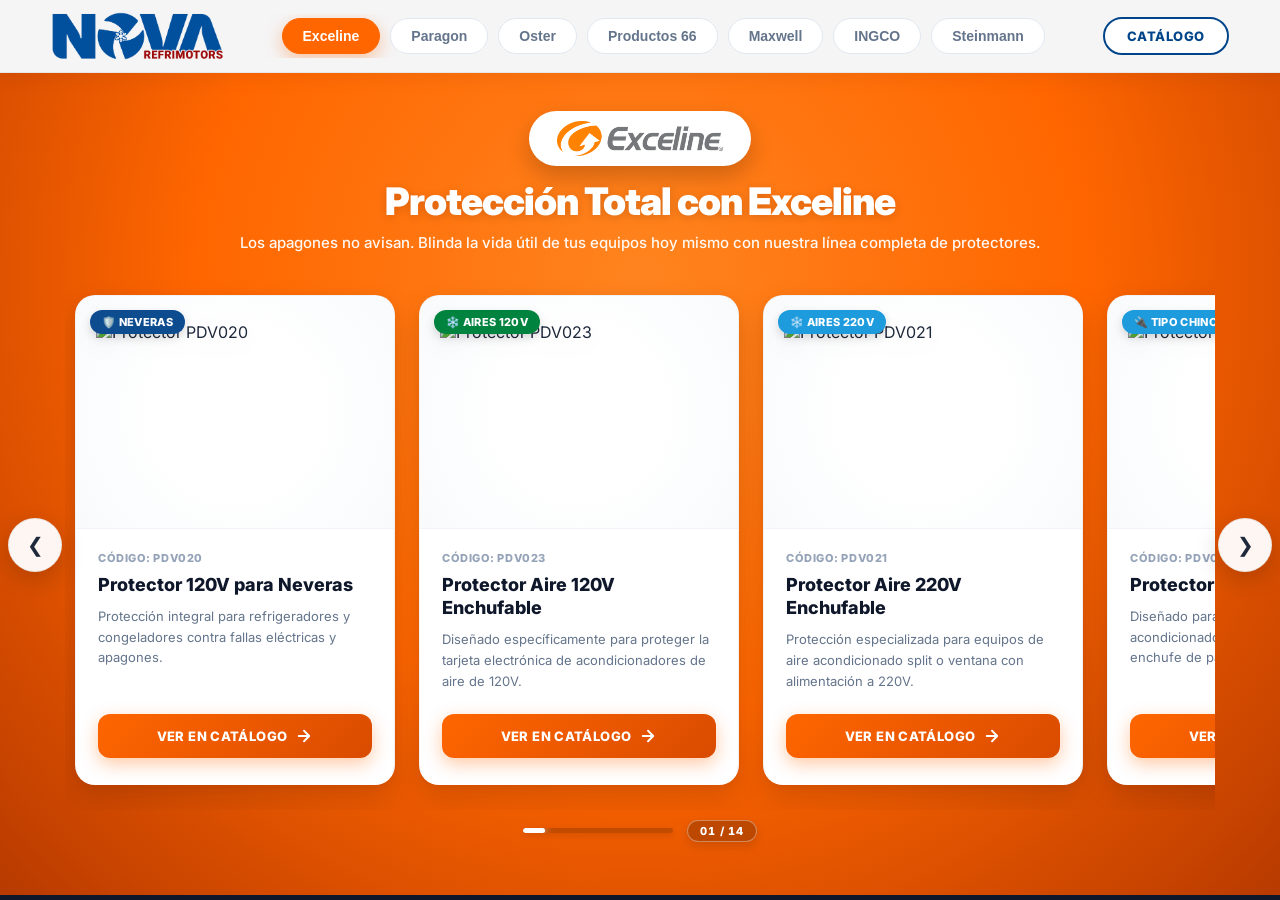
==== commit 132f1a07: "update" ====
--- a/carrusel.html
+++ b/carrusel.html
@@ -1,11 +1,11 @@
-<!DOCTYPE html>
+﻿<!DOCTYPE html>
 <html lang="es">
 
 <head>
     <meta charset="UTF-8">
     <meta name="viewport" content="width=device-width, initial-scale=1.0">
     <title>Marcas Destacadas | NOVA RefriMotors</title>
-    <link rel="icon" type="image/x-icon" href="nova_favicon.png">
+    <link rel="icon" type="image/x-icon" href="assets/nova_favicon.png">
 
     <!-- Fuente moderna: Inter -->
     <link rel="preconnect" href="https://fonts.googleapis.com">
@@ -13,14 +13,14 @@
     <link href="https://fonts.googleapis.com/css2?family=Inter:wght@400;500;600;700;800;900&display=swap"
         rel="stylesheet">
 
-    <link rel="stylesheet" href="estilos-carrusel.css">
+    <link rel="stylesheet" href="css/estilos-carrusel.css">
 </head>
 
 <body>
 
     <header class="carousel-header">
         <a href="index.html" title="Ver Catálogo">
-            <img src="nova-logo-color.png" alt="Logo Nova RefriMotors" class="logo-img">
+            <img src="assets/nova-logo-color.png" alt="Logo Nova RefriMotors" class="logo-img">
         </a>
 
         <nav class="brand-menu">
@@ -44,7 +44,7 @@
         <section class="carousel-bg-card theme-exceline active-brand" id="brand-exceline">
             <div class="carousel-header-text">
                 <div class="brand-logo-container exceline-logo">
-                    <img src="Log_Exceline.png" alt="Marca Exceline">
+                    <img src="assets/Log_Exceline.png" alt="Marca Exceline">
                 </div>
                 <h2 class="carousel-title">Protección Total con Exceline</h2>
                 <p class="carousel-subtitle">Los apagones no avisan. Blinda la vida útil de tus equipos hoy mismo con
@@ -288,7 +288,7 @@
         <section class="carousel-bg-card theme-paragon" id="brand-paragon" style="display: none;">
             <div class="carousel-header-text">
                 <div class="brand-logo-container paragon-logo">
-                    <img src="paragon-logo-negro.png" alt="Marca Paragon">
+                    <img src="assets/paragon-logo-negro.png" alt="Marca Paragon">
                 </div>
                 <h2 class="carousel-title">Precisión Mecánica Exacta</h2>
                 <p class="carousel-subtitle">El estándar de la industria en sistemas de descongelación comercial e
@@ -383,7 +383,7 @@
         <section class="carousel-bg-card theme-oster" id="brand-oster" style="display: none;">
             <div class="carousel-header-text">
                 <div class="brand-logo-container oster-logo">
-                    <img src="oster-logo.png" alt="Marca Oster">
+                    <img src="assets/oster-logo.png" alt="Marca Oster">
                 </div>
                 <h2 class="carousel-title">Repuestos Originales Garantizados</h2>
                 <p class="carousel-subtitle">Recupera la potencia original de tu licuadora con aspas, vasos y
@@ -482,7 +482,7 @@
         <section class="carousel-bg-card theme-productos66" id="brand-productos66" style="display: none;">
             <div class="carousel-header-text">
                 <div class="brand-logo-container productos66-logo">
-                    <img src="productos66-logo.png" alt="Marca Productos 66">
+                    <img src="assets/productos66-logo.png" alt="Marca Productos 66">
                 </div>
                 <h2 class="carousel-title">Limpieza y Mantenimiento Profesional</h2>
                 <p class="carousel-subtitle">Químicos especializados de alta pureza para garantizar el máximo
@@ -594,7 +594,7 @@
         <section class="carousel-bg-card theme-maxwell" id="brand-maxwell" style="display: none;">
             <div class="carousel-header-text">
                 <div class="brand-logo-container maxwell-logo">
-                    <img src="maxwell-gold-logo.png" alt="Marca Maxwell">
+                    <img src="assets/maxwell-gold-logo.png" alt="Marca Maxwell">
                 </div>
                 <h2 class="carousel-title">Flujo Energético Perfecto</h2>
                 <p class="carousel-subtitle">Máxima durabilidad con 5 años de garantía. La energía constante y segura
@@ -754,7 +754,7 @@
         <section class="carousel-bg-card theme-ingco" id="brand-ingco" style="display: none;">
             <div class="carousel-header-text">
                 <div class="brand-logo-container ingco-logo">
-                    <img src="ingco-logo.png" alt="Marca INGCO">
+                    <img src="assets/ingco-logo.png" alt="Marca INGCO">
                 </div>
                 <h2 class="carousel-title">Equipos y Herramientas de Calidad</h2>
                 <p class="carousel-subtitle">Equipos de grado profesional diseñados con la mejor calidad para resistir
@@ -895,7 +895,7 @@
         <section class="carousel-bg-card theme-steinmann" id="brand-steinmann" style="display: none;">
             <div class="carousel-header-text">
                 <div class="brand-logo-container steinmann-logo">
-                    <img src="steinmann-logo.png" alt="Marca Steinmann">
+                    <img src="assets/steinmann-logo.png" alt="Marca Steinmann">
                 </div>
                 <h2 class="carousel-title">Tecnología Avanzada en Refrigeración</h2>
                 <p class="carousel-subtitle">Herramientas de vacío, motores y componentes de máxima precisión y
@@ -953,7 +953,7 @@
                     <div class="carousel-slide">
                         <div class="img-wrapper"><span class="badge badge-hot"
                                 style="background:#0d47a1; color:white">🔩 1/3 HP</span><img
-                                data-src="productos/MOI020.webp" alt="Motor 1/3HP"></div>
+                                data-src="productos/MOI020.webp" alt="Motor 1/3HP" onerror="this.src='productos/NO_PHOTO.webp'"></div>
                         <div class="card-info">
                             <span class="card-category">CÓDIGO: MOI020</span>
                             <h3>Motor Ventilador de 1/3HP 220V</h3>
@@ -1032,7 +1032,7 @@
         </section>
 
     </div>
-    <script src="logica-carrusel.js"></script>
+    <script src="js/logica-carrusel.js"></script>
 </body>
 
 </html>
--- a/css/estilos-carrusel.css
+++ b/css/estilos-carrusel.css
@@ -0,0 +1,829 @@
+/* ==========================================================================
+   ESTILOS CARRUSEL — NOVA REFRIMOTORS
+   Diseño de Alta Gama con Identidad Cromática por Marca
+   ========================================================================== */
+
+* {
+    margin: 0;
+    padding: 0;
+    box-sizing: border-box;
+}
+
+body {
+    font-family: 'Inter', -apple-system, BlinkMacSystemFont, "Segoe UI", Roboto, sans-serif;
+    background-color: #0f172a;
+    color: #1e293b;
+    overflow-x: hidden;
+    -webkit-font-smoothing: antialiased;
+}
+
+/* ==========================================
+   ENCABEZADO Y SELECTOR DE MARCAS FLOTANTE
+   =========================================== */
+.carousel-header {
+    background: rgba(255, 255, 255, 0.96);
+    backdrop-filter: blur(14px);
+    -webkit-backdrop-filter: blur(14px);
+    padding: 12px 4%;
+    display: flex;
+    justify-content: space-between;
+    align-items: center;
+    position: sticky;
+    top: 0;
+    z-index: 100;
+    box-shadow: 0 4px 20px rgba(0, 0, 0, 0.06);
+    border-bottom: 1px solid rgba(0, 0, 0, 0.06);
+    gap: 20px;
+}
+
+.logo-img {
+    height: 48px;
+    object-fit: contain;
+    display: block;
+    transition: transform 0.3s cubic-bezier(0.34, 1.56, 0.64, 1);
+}
+
+.logo-img:hover {
+    transform: scale(1.05);
+}
+
+/* Pestañas de marcas estilo cápsula interactiva */
+.brand-menu {
+    display: flex;
+    gap: 10px;
+    overflow-x: auto;
+    white-space: nowrap;
+    padding: 4px 0;
+    flex-grow: 1;
+    justify-content: center;
+    scrollbar-width: none;
+}
+
+.brand-menu::-webkit-scrollbar {
+    display: none;
+}
+
+.brand-tab {
+    padding: 9px 20px;
+    border: 1px solid #e2e8f0;
+    background: #ffffff;
+    border-radius: 30px;
+    cursor: pointer;
+    font-size: 14px;
+    font-weight: 700;
+    color: #64748b;
+    transition: all 0.25s cubic-bezier(0.2, 0.8, 0.2, 1);
+    outline: none;
+    user-select: none;
+}
+
+.brand-tab:hover {
+    border-color: #94a3b8;
+    color: #0f172a;
+    transform: translateY(-2px);
+}
+
+/* Colores dinámicos por marca activa */
+.brand-tab.tab-exceline.active {
+    background: #ff6600;
+    border-color: #ff6600;
+    color: #ffffff;
+    box-shadow: 0 6px 18px rgba(255, 102, 0, 0.35);
+}
+
+.brand-tab.tab-paragon.active {
+    background: #cc0000;
+    border-color: #cc0000;
+    color: #ffffff;
+    box-shadow: 0 6px 18px rgba(204, 0, 0, 0.35);
+}
+
+.brand-tab.tab-oster.active {
+    background: #00458a;
+    border-color: #00458a;
+    color: #ffffff;
+    box-shadow: 0 6px 18px rgba(0, 69, 138, 0.35);
+}
+
+.brand-tab.tab-productos66.active {
+    background: #111d4a;
+    border-color: #111d4a;
+    color: #ffffff;
+    box-shadow: 0 6px 18px rgba(17, 29, 74, 0.35);
+}
+
+.brand-tab.tab-maxwell.active {
+    background: #d38312;
+    border-color: #d38312;
+    color: #ffffff;
+    box-shadow: 0 6px 18px rgba(211, 131, 18, 0.35);
+}
+
+.brand-tab.tab-ingco.active {
+    background: #f39c12;
+    border-color: #f39c12;
+    color: #1a1a1a;
+    box-shadow: 0 6px 18px rgba(243, 156, 18, 0.35);
+}
+
+.brand-tab.tab-steinmann.active {
+    background: #1565c0;
+    border-color: #1565c0;
+    color: #ffffff;
+    box-shadow: 0 6px 18px rgba(21, 101, 192, 0.35);
+}
+
+.back-btn {
+    text-decoration: none;
+    color: #00458a;
+    font-weight: 800;
+    border: 2px solid #00458a;
+    padding: 9px 22px;
+    border-radius: 30px;
+    transition: all 0.25s ease;
+    font-size: 13px;
+    text-transform: uppercase;
+    letter-spacing: 0.04em;
+    background: #ffffff;
+    white-space: nowrap;
+}
+
+.back-btn:hover {
+    background: #00458a;
+    color: #ffffff;
+    box-shadow: 0 4px 15px rgba(0, 69, 138, 0.25);
+    transform: translateY(-2px);
+}
+
+/* ==========================================
+   ESTRUCTURA DE SECCIÓN DE MARCA A PANTALLA COMPLETA
+   =========================================== */
+.master-carousel-container {
+    width: 100%;
+}
+
+.carousel-bg-card {
+    width: 100%;
+    min-height: calc(100vh - 78px);
+    padding: 30px 0 45px 0;
+    display: none;
+    flex-direction: column;
+    justify-content: center;
+    position: relative;
+    animation: fadeIn 0.4s ease-out;
+    overflow: hidden;
+}
+
+.carousel-bg-card.active-brand {
+    display: flex;
+}
+
+@keyframes fadeIn {
+    from { opacity: 0; transform: translateY(8px); }
+    to { opacity: 1; transform: translateY(0); }
+}
+
+/* Encabezado del contenido de la marca */
+.carousel-header-text {
+    text-align: center;
+    margin-bottom: 25px;
+    position: relative;
+    z-index: 2;
+    padding: 0 20px;
+}
+
+.brand-logo-container {
+    display: inline-flex;
+    justify-content: center;
+    align-items: center;
+    padding: 10px 28px;
+    border-radius: 30px;
+    margin-bottom: 14px;
+    min-height: 48px;
+    transition: transform 0.3s ease;
+}
+
+.brand-logo-container:hover {
+    transform: scale(1.04);
+}
+
+.brand-logo-container img {
+    height: 35px;
+    display: block;
+    object-fit: contain;
+}
+
+.oster-logo img { height: 50px; }
+.productos66-logo img { height: 50px; }
+.maxwell-logo img { height: 75px; }
+.ingco-logo img { height: 50px; }
+.steinmann-logo img { height: 60px; }
+
+/* Tipografía de títulos de marca */
+.carousel-title {
+    font-size: 38px;
+    font-weight: 900;
+    line-height: 1.15;
+    letter-spacing: -1px;
+    margin-bottom: 8px;
+}
+
+.carousel-subtitle {
+    font-size: 15px;
+    font-weight: 500;
+    max-width: 800px;
+    margin: 0 auto;
+    line-height: 1.5;
+}
+
+/* ==========================================
+   TRACK Y CONTROLES DEL CARRUSEL
+   =========================================== */
+.carousel-wrapper {
+    position: relative;
+    display: flex;
+    align-items: center;
+    justify-content: center;
+    z-index: 2;
+    width: 100%;
+    max-width: 1440px;
+    margin: 0 auto;
+    padding: 0 65px;
+}
+
+.carousel-track {
+    display: flex;
+    gap: 24px;
+    overflow-x: auto;
+    scroll-snap-type: x mandatory;
+    scroll-behavior: smooth;
+    padding: 15px 10px 25px 10px;
+    scrollbar-width: none;
+    align-items: stretch;
+    width: 100%;
+    cursor: grab;
+    user-select: none;
+    -webkit-user-select: none;
+}
+
+.carousel-track::-webkit-scrollbar {
+    display: none;
+}
+
+.carousel-track.is-dragging {
+    cursor: grabbing;
+    scroll-behavior: auto;
+}
+
+/* ==========================================
+   BARRA DE PROGRESO DE ALTA GAMA (DESLIZAMIENTO)
+   =========================================== */
+.carousel-progress-wrap {
+    display: flex;
+    justify-content: center;
+    align-items: center;
+    margin-top: 10px;
+    z-index: 5;
+    position: relative;
+    width: 100%;
+}
+
+.carousel-progress-bar {
+    width: 150px;
+    height: 5px;
+    background: rgba(255, 255, 255, 0.25);
+    border-radius: 10px;
+    overflow: hidden;
+    position: relative;
+    box-shadow: 0 2px 6px rgba(0, 0, 0, 0.12);
+}
+
+.carousel-progress-fill {
+    height: 100%;
+    width: 25%;
+    border-radius: 10px;
+    background: #ffffff;
+    transition: width 0.15s cubic-bezier(0.2, 0.8, 0.2, 1);
+}
+
+.carousel-counter {
+    font-size: 11px;
+    font-weight: 800;
+    letter-spacing: 0.08em;
+    padding: 3px 12px;
+    border-radius: 20px;
+    background: rgba(255, 255, 255, 0.22);
+    color: #ffffff;
+    backdrop-filter: blur(8px);
+    -webkit-backdrop-filter: blur(8px);
+    border: 1px solid rgba(255, 255, 255, 0.28);
+    margin-left: 14px;
+    box-shadow: 0 4px 10px rgba(0, 0, 0, 0.12);
+    font-variant-numeric: tabular-nums;
+    user-select: none;
+    transition: all 0.3s ease;
+}
+
+/* Colores de la barra de progreso y contador por tema */
+.theme-exceline .carousel-progress-bar { background: rgba(0, 0, 0, 0.18); }
+.theme-exceline .carousel-progress-fill { background: #ffffff; box-shadow: 0 0 10px rgba(255, 255, 255, 0.9); }
+.theme-exceline .carousel-counter { background: rgba(0, 0, 0, 0.2); border-color: rgba(255, 255, 255, 0.35); color: #ffffff; }
+
+.theme-paragon .carousel-progress-bar { background: rgba(255, 255, 255, 0.18); }
+.theme-paragon .carousel-progress-fill { background: #cc0000; box-shadow: 0 0 10px rgba(204, 0, 0, 0.9); }
+.theme-paragon .carousel-counter { background: rgba(255, 255, 255, 0.12); border-color: rgba(255, 255, 255, 0.2); color: #ffffff; }
+
+.theme-oster .carousel-progress-bar { background: rgba(255, 255, 255, 0.22); }
+.theme-oster .carousel-progress-fill { background: #90caf9; box-shadow: 0 0 10px rgba(144, 202, 249, 0.9); }
+.theme-oster .carousel-counter { background: rgba(255, 255, 255, 0.18); border-color: rgba(255, 255, 255, 0.28); color: #ffffff; }
+
+.theme-productos66 .carousel-progress-bar { background: rgba(17, 29, 74, 0.16); }
+.theme-productos66 .carousel-progress-fill { background: #111d4a; box-shadow: 0 0 8px rgba(17, 29, 74, 0.5); }
+.theme-productos66 .carousel-counter { background: rgba(17, 29, 74, 0.08); border-color: rgba(17, 29, 74, 0.2); color: #111d4a; }
+
+.theme-maxwell .carousel-progress-bar { background: rgba(0, 0, 0, 0.22); }
+.theme-maxwell .carousel-progress-fill { background: #ffffff; box-shadow: 0 0 10px rgba(255, 255, 255, 0.9); }
+.theme-maxwell .carousel-counter { background: rgba(0, 0, 0, 0.22); border-color: rgba(255, 255, 255, 0.3); color: #ffffff; }
+
+.theme-ingco .carousel-progress-bar { background: rgba(0, 0, 0, 0.22); }
+.theme-ingco .carousel-progress-fill { background: #1a1a1a; box-shadow: 0 0 8px rgba(0, 0, 0, 0.4); }
+.theme-ingco .carousel-counter { background: rgba(0, 0, 0, 0.15); border-color: rgba(0, 0, 0, 0.25); color: #1a1a1a; }
+
+.theme-steinmann .carousel-progress-bar { background: rgba(255, 255, 255, 0.22); }
+.theme-steinmann .carousel-progress-fill { background: #bbdefb; box-shadow: 0 0 10px rgba(187, 222, 251, 0.9); }
+.theme-steinmann .carousel-counter { background: rgba(255, 255, 255, 0.18); border-color: rgba(255, 255, 255, 0.3); color: #ffffff; }
+
+/* ==========================================
+   TARJETAS INTERNAS DE PRODUCTO (ELEVADAS)
+   =========================================== */
+.carousel-slide {
+    flex: 0 0 320px;
+    background: #ffffff;
+    border-radius: 20px;
+    border: 1px solid rgba(0, 0, 0, 0.05);
+    border-bottom: 5px solid transparent;
+    scroll-snap-align: center;
+    transition: transform 0.25s cubic-bezier(0.2, 0.8, 0.2, 1), box-shadow 0.3s ease, border-color 0.3s ease;
+    display: flex;
+    flex-direction: column;
+    overflow: hidden;
+    box-shadow: 0 12px 30px rgba(0, 0, 0, 0.12), 0 2px 8px rgba(0, 0, 0, 0.04);
+    position: relative;
+    transform-style: preserve-3d;
+}
+
+.carousel-slide:hover {
+    transform: translateY(-12px) scale(1.02);
+    box-shadow: 0 24px 50px rgba(0, 0, 0, 0.25), 0 6px 16px rgba(0, 0, 0, 0.08);
+}
+
+/* Contenedor de Imagen con Efecto de Destello de Cristal (Sheen) */
+.img-wrapper {
+    position: relative;
+    background: radial-gradient(circle, #ffffff 40%, #f8fafc 100%);
+    padding: 26px 20px;
+    border-bottom: 1px solid #f1f5f9;
+    display: flex;
+    justify-content: center;
+    align-items: center;
+    overflow: hidden;
+}
+
+.img-wrapper::after {
+    content: '';
+    position: absolute;
+    top: 0;
+    left: -140%;
+    width: 80%;
+    height: 100%;
+    background: linear-gradient(
+        90deg,
+        rgba(255, 255, 255, 0) 0%,
+        rgba(255, 255, 255, 0.45) 50%,
+        rgba(255, 255, 255, 0) 100%
+    );
+    transform: skewX(-25deg);
+    transition: left 0.75s ease;
+    pointer-events: none;
+    z-index: 3;
+}
+
+.carousel-slide:hover .img-wrapper::after {
+    left: 160%;
+}
+
+.img-wrapper img {
+    width: 100%;
+    height: 180px;
+    object-fit: contain;
+    transition: transform 0.4s cubic-bezier(0.2, 0.8, 0.2, 1);
+    filter: drop-shadow(0 6px 12px rgba(0, 0, 0, 0.06));
+}
+
+.carousel-slide:hover .img-wrapper img {
+    transform: scale(1.08);
+}
+
+/* Badges estilo píldora brillante */
+.badge {
+    position: absolute;
+    top: 14px;
+    left: 14px;
+    padding: 5px 12px;
+    border-radius: 20px;
+    font-size: 11px;
+    font-weight: 800;
+    text-transform: uppercase;
+    letter-spacing: 0.03em;
+    z-index: 2;
+    box-shadow: 0 4px 10px rgba(0, 0, 0, 0.15);
+}
+
+/* Contenido informativo de la tarjeta */
+.card-info {
+    padding: 22px;
+    display: flex;
+    flex-direction: column;
+    flex-grow: 1;
+    text-align: left;
+}
+
+.card-category {
+    font-size: 11px;
+    color: #94a3b8;
+    font-weight: 800;
+    letter-spacing: 0.05em;
+    margin-bottom: 8px;
+    text-transform: uppercase;
+}
+
+.carousel-slide h3 {
+    font-size: 18px;
+    color: #0f172a;
+    margin-bottom: 10px;
+    font-weight: 800;
+    line-height: 1.3;
+}
+
+.carousel-slide p {
+    font-size: 13px;
+    color: #64748b;
+    margin-bottom: 22px;
+    line-height: 1.6;
+    flex-grow: 1;
+}
+
+/* Botón de compra / ver catálogo */
+.buy-btn {
+    display: inline-flex;
+    justify-content: center;
+    align-items: center;
+    gap: 8px;
+    text-decoration: none;
+    padding: 13px 20px;
+    border-radius: 12px;
+    font-weight: 800;
+    font-size: 13px;
+    letter-spacing: 0.03em;
+    text-transform: uppercase;
+    transition: all 0.3s cubic-bezier(0.2, 0.8, 0.2, 1);
+    width: 100%;
+    margin-top: auto;
+    border: none;
+    cursor: pointer;
+}
+
+.buy-btn svg {
+    transition: transform 0.3s ease;
+}
+
+.buy-btn:hover svg {
+    transform: translateX(5px);
+}
+
+/* Flechas de navegación (Prev / Next) */
+.slider-btn {
+    position: absolute;
+    top: 50%;
+    transform: translateY(-50%);
+    background: rgba(255, 255, 255, 0.95);
+    backdrop-filter: blur(6px);
+    border: 1px solid rgba(0, 0, 0, 0.08);
+    font-size: 20px;
+    color: #1e293b;
+    width: 54px;
+    height: 54px;
+    border-radius: 50%;
+    box-shadow: 0 8px 24px rgba(0, 0, 0, 0.18);
+    cursor: pointer;
+    z-index: 10;
+    display: flex;
+    align-items: center;
+    justify-content: center;
+    transition: all 0.25s cubic-bezier(0.2, 0.8, 0.2, 1);
+    outline: none;
+}
+
+.prev-btn { left: 8px; }
+.next-btn { right: 8px; }
+
+.slider-btn:hover {
+    transform: translateY(-50%) scale(1.1);
+}
+
+.slider-btn:active {
+    transform: translateY(-50%) scale(0.92);
+}
+
+/* ==========================================================================
+   TEMAS ESPECÍFICOS POR MARCA (COLORES Y FONDOS EXACTOS A SU IDENTIDAD)
+   ========================================================================== */
+
+/* --- 1. TEMA EXCELINE --- */
+.theme-exceline {
+    background: radial-gradient(circle at 50% 25%, #ff841f 0%, #ff6600 50%, #b83a00 100%);
+}
+.theme-exceline .carousel-title { color: #ffffff; text-shadow: 0 2px 10px rgba(0,0,0,0.15); }
+.theme-exceline .carousel-subtitle { color: rgba(255, 255, 255, 0.95); }
+.exceline-logo {
+    background: #ffffff;
+    box-shadow: 0 10px 25px rgba(0, 0, 0, 0.2);
+}
+.theme-exceline .carousel-slide:hover {
+    border-bottom: 5px solid #ff6600;
+}
+.exceline-btn {
+    background: linear-gradient(135deg, #ff6600, #d94b00);
+    color: #ffffff;
+    box-shadow: 0 6px 18px rgba(255, 102, 0, 0.35);
+}
+.exceline-btn:hover {
+    background: linear-gradient(135deg, #e65c00, #bd3a00);
+    box-shadow: 0 8px 24px rgba(255, 102, 0, 0.55);
+}
+.theme-exceline .slider-btn:hover {
+    background: #ff6600;
+    color: #ffffff;
+    box-shadow: 0 6px 20px rgba(255, 102, 0, 0.4);
+}
+
+/* --- 2. TEMA PARAGON --- */
+.theme-paragon {
+    background: radial-gradient(circle at 50% 25%, #262626 0%, #141414 60%, #030303 100%);
+}
+.theme-paragon .carousel-title { color: #ffffff; text-shadow: 0 2px 10px rgba(0,0,0,0.3); }
+.theme-paragon .carousel-subtitle { color: #d4d4d8; }
+.paragon-logo {
+    background: #0d0d0d;
+    border: 1px solid #333333;
+    box-shadow: 0 10px 25px rgba(204, 0, 0, 0.3);
+}
+.theme-paragon .carousel-slide:hover {
+    border-bottom: 5px solid #cc0000;
+}
+.paragon-btn {
+    background: linear-gradient(135deg, #e60000, #990000);
+    color: #ffffff;
+    box-shadow: 0 6px 18px rgba(204, 0, 0, 0.35);
+}
+.paragon-btn:hover {
+    background: linear-gradient(135deg, #cc0000, #800000);
+    box-shadow: 0 8px 24px rgba(204, 0, 0, 0.55);
+}
+.theme-paragon .slider-btn:hover {
+    background: #cc0000;
+    color: #ffffff;
+    box-shadow: 0 6px 20px rgba(204, 0, 0, 0.4);
+}
+
+/* --- 3. TEMA OSTER --- */
+.theme-oster {
+    background: radial-gradient(circle at 50% 25%, #005bb5 0%, #00458a 55%, #00224d 100%);
+}
+.theme-oster .carousel-title { color: #ffffff; text-shadow: 0 2px 10px rgba(0,0,0,0.2); }
+.theme-oster .carousel-subtitle { color: #d6e8ff; }
+.oster-logo {
+    background: transparent;
+    padding: 0;
+    box-shadow: none;
+}
+.oster-logo img {
+    height: 60px;
+    filter: drop-shadow(0 6px 12px rgba(0,0,0,0.45));
+}
+.theme-oster .carousel-slide:hover {
+    border-bottom: 5px solid #00458a;
+}
+.oster-btn {
+    background: linear-gradient(135deg, #0056b3, #003366);
+    color: #ffffff;
+    box-shadow: 0 6px 18px rgba(0, 69, 138, 0.35);
+}
+.oster-btn:hover {
+    background: linear-gradient(135deg, #0066cc, #002b59);
+    box-shadow: 0 8px 24px rgba(0, 69, 138, 0.55);
+}
+.theme-oster .slider-btn:hover {
+    background: #00458a;
+    color: #ffffff;
+    box-shadow: 0 6px 20px rgba(0, 69, 138, 0.4);
+}
+
+/* --- 4. TEMA PRODUCTOS 66 --- */
+.theme-productos66 {
+    background: radial-gradient(circle at 50% 25%, #ffffff 0%, #f1f5f9 55%, #dce5ee 100%);
+    border-top: 5px solid #111d4a;
+}
+.theme-productos66 .carousel-title { color: #111d4a; }
+.theme-productos66 .carousel-subtitle { color: #475569; font-weight: 500; }
+.productos66-logo {
+    background: transparent;
+    padding: 0;
+    box-shadow: none;
+}
+.productos66-logo img {
+    height: 60px;
+    filter: drop-shadow(0 4px 8px rgba(17, 29, 74, 0.2));
+}
+.theme-productos66 .carousel-slide:hover {
+    border-bottom: 5px solid #111d4a;
+}
+.productos66-btn {
+    background: linear-gradient(135deg, #111d4a, #0b1330);
+    color: #ffffff;
+    box-shadow: 0 6px 18px rgba(17, 29, 74, 0.35);
+}
+.productos66-btn:hover {
+    background: linear-gradient(135deg, #1d2e6e, #111d4a);
+    box-shadow: 0 8px 24px rgba(17, 29, 74, 0.55);
+}
+.theme-productos66 .slider-btn:hover {
+    background: #111d4a;
+    color: #ffffff;
+    box-shadow: 0 6px 20px rgba(17, 29, 74, 0.4);
+}
+
+/* --- 5. TEMA MAXWELL --- */
+.theme-maxwell {
+    background: radial-gradient(circle at 50% 25%, #e08e16 0%, #d38312 50%, #7d4404 100%);
+    border-top: 5px solid #1a1a1a;
+}
+.theme-maxwell .carousel-title { color: #ffffff; text-shadow: 0 2px 10px rgba(0,0,0,0.25); }
+.theme-maxwell .carousel-subtitle { color: #fff3db; font-weight: 600; }
+.maxwell-logo {
+    background: transparent;
+    padding: 0;
+    box-shadow: none;
+}
+.maxwell-logo img {
+    height: 105px;
+    filter: drop-shadow(0 6px 14px rgba(0,0,0,0.35));
+}
+.theme-maxwell .carousel-slide:hover {
+    border-bottom: 5px solid #d38312;
+}
+.maxwell-btn {
+    background: linear-gradient(135deg, #d38312, #945304);
+    color: #ffffff;
+    box-shadow: 0 6px 18px rgba(211, 131, 18, 0.35);
+}
+.maxwell-btn:hover {
+    background: linear-gradient(135deg, #e59015, #804402);
+    box-shadow: 0 8px 24px rgba(211, 131, 18, 0.55);
+}
+.theme-maxwell .slider-btn:hover {
+    background: #d38312;
+    color: #ffffff;
+    box-shadow: 0 6px 20px rgba(211, 131, 18, 0.4);
+}
+
+/* --- 6. TEMA INGCO --- */
+.theme-ingco {
+    background: radial-gradient(circle at 50% 25%, #ffab2e 0%, #f39c12 50%, #c26900 100%);
+    border-top: 5px solid #1a1a1a;
+}
+.theme-ingco .carousel-title { color: #1a1a1a; }
+.theme-ingco .carousel-subtitle { color: #2d2d2d; font-weight: 600; }
+.ingco-logo {
+    background: transparent;
+    padding: 0;
+    box-shadow: none;
+}
+.ingco-logo img {
+    height: 65px;
+    filter: drop-shadow(0 4px 10px rgba(0,0,0,0.25));
+}
+.theme-ingco .carousel-slide:hover {
+    border-bottom: 5px solid #1a1a1a;
+}
+.ingco-btn {
+    background: linear-gradient(135deg, #1a1a1a, #000000);
+    color: #ffffff;
+    border: none;
+    box-shadow: 0 6px 18px rgba(0, 0, 0, 0.35);
+}
+.ingco-btn:hover {
+    background: linear-gradient(135deg, #333333, #1a1a1a);
+    box-shadow: 0 8px 24px rgba(0, 0, 0, 0.55);
+}
+.theme-ingco .slider-btn:hover {
+    background: #1a1a1a;
+    color: #ffffff;
+    box-shadow: 0 6px 20px rgba(0, 0, 0, 0.4);
+}
+
+/* --- 7. TEMA STEINMANN --- */
+.theme-steinmann {
+    background: radial-gradient(circle at 50% 25%, #1976d2 0%, #1565c0 55%, #0a3d82 100%);
+    border-top: 5px solid #002171;
+}
+.theme-steinmann .carousel-title { color: #ffffff; text-shadow: 0 2px 10px rgba(0,0,0,0.25); }
+.theme-steinmann .carousel-subtitle { color: #bbdefb; }
+.steinmann-logo {
+    background: transparent;
+    padding: 0;
+    box-shadow: none;
+}
+.steinmann-logo img {
+    height: 85px;
+    filter: drop-shadow(0 6px 14px rgba(0,0,0,0.35));
+}
+.theme-steinmann .carousel-slide:hover {
+    border-bottom: 5px solid #64b5f6;
+}
+.steinmann-btn {
+    background: linear-gradient(135deg, #0d47a1, #002171);
+    color: #ffffff;
+    box-shadow: 0 6px 18px rgba(13, 71, 161, 0.35);
+}
+.steinmann-btn:hover {
+    background: linear-gradient(135deg, #1565c0, #0d47a1);
+    box-shadow: 0 8px 24px rgba(21, 101, 192, 0.55);
+}
+.theme-steinmann .slider-btn:hover {
+    background: #1565c0;
+    color: #ffffff;
+    box-shadow: 0 6px 20px rgba(21, 101, 192, 0.4);
+}
+
+/* ==========================================
+   DISEÑO MÓVIL Y PANTALLAS PEQUEÑAS
+   =========================================== */
+@media (max-width: 820px) {
+    .carousel-header {
+        flex-wrap: wrap;
+        padding: 10px 16px;
+        gap: 10px;
+    }
+    .logo-img { height: 38px; }
+    .back-btn { font-size: 11px; padding: 7px 15px; }
+
+    .brand-menu {
+        order: 3;
+        width: 100%;
+        justify-content: flex-start;
+        padding: 8px 0 2px 0;
+        border-top: 1px solid #e2e8f0;
+        margin-top: 2px;
+    }
+    .brand-tab { padding: 7px 15px; font-size: 13px; }
+
+    .carousel-bg-card {
+        padding: 22px 0 30px 0;
+        min-height: calc(100vh - 110px);
+    }
+    .carousel-header-text { margin-bottom: 15px; }
+    .carousel-title { font-size: 24px; padding: 0 10px; margin-bottom: 6px; }
+    .carousel-subtitle {
+        font-size: 13px;
+        padding: 0 12px;
+        display: -webkit-box;
+        -webkit-line-clamp: 2;
+        line-clamp: 2;
+        -webkit-box-orient: vertical;
+        overflow: hidden;
+    }
+
+    .slider-btn { display: none; }
+    .carousel-wrapper { padding: 0; width: 100%; }
+    .carousel-track {
+        gap: 15px;
+        padding: 10px 16px 20px 16px;
+    }
+    .carousel-slide { flex: 0 0 85%; }
+    .img-wrapper { padding: 20px 15px; }
+    .img-wrapper img { height: 160px; }
+    .card-info { padding: 18px; }
+    .carousel-slide h3 { font-size: 17px; }
+    .carousel-slide p {
+        font-size: 13px;
+        margin-bottom: 16px;
+        display: -webkit-box;
+        -webkit-line-clamp: 2;
+        line-clamp: 2;
+        -webkit-box-orient: vertical;
+        overflow: hidden;
+    }
+    .buy-btn { padding: 12px 18px; font-size: 13px; }
+    .carousel-progress-bar { width: 110px; }
+}
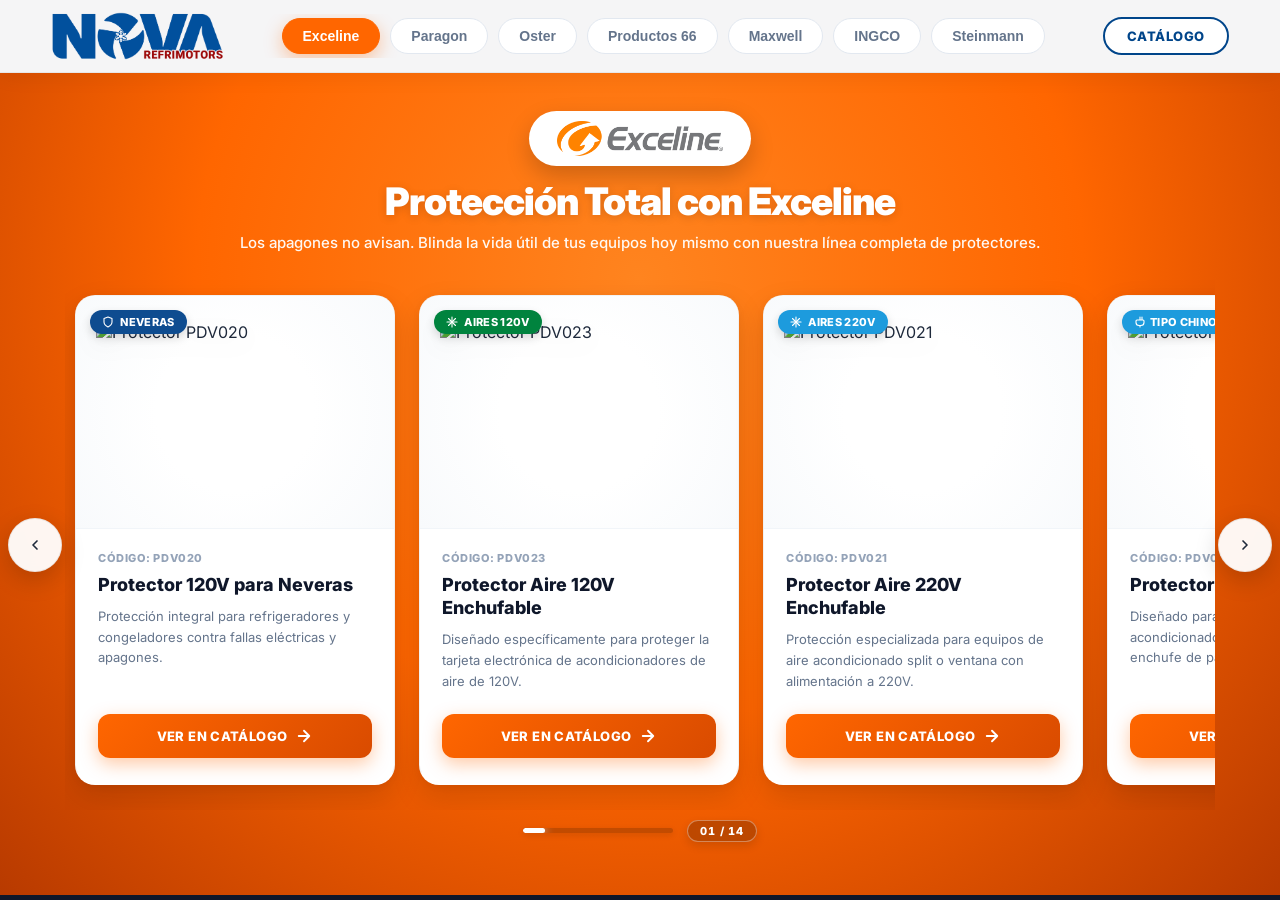
==== commit 5a37e362: "update" ====
--- a/carrusel.html
+++ b/carrusel.html
@@ -52,11 +52,11 @@
             </div>
 
             <div class="carousel-wrapper">
-                <button class="slider-btn prev-btn">❮</button>
+                <button class="slider-btn prev-btn" aria-label="Anterior"><svg viewBox="0 0 24 24" width="16" height="16" fill="none" stroke="currentColor" stroke-width="2.5" stroke-linecap="round" stroke-linejoin="round" aria-hidden="true"><polyline points="15 18 9 12 15 6"></polyline></svg></button>
                 <div class="carousel-track">
                     <div class="carousel-slide">
                         <div class="img-wrapper"><span class="badge badge-offer"
-                                style="background:#0e4c90; color:white;">🛡️ Neveras</span><img
+                                style="background:#0e4c90; color:white;"><svg class="badge-icon" viewBox="0 0 24 24" width="12" height="12" fill="none" stroke="currentColor" stroke-width="2.2" stroke-linecap="round" stroke-linejoin="round" aria-hidden="true"><path d="M12 22s8-4 8-10V5l-8-3-8 3v7c0 6 8 10 8 10z"></path></svg> ️ Neveras</span><img
                                 src="productos/PDV020.webp" alt="Protector PDV020"></div>
                         <div class="card-info">
                             <span class="card-category">CÓDIGO: PDV020</span>
@@ -72,7 +72,7 @@
                     </div>
                     <div class="carousel-slide">
                         <div class="img-wrapper"><span class="badge badge-offer"
-                                style="background:#00833e; color:white;">❄️ Aires 120V</span><img
+                                style="background:#00833e; color:white;"><svg class="badge-icon" viewBox="0 0 24 24" width="12" height="12" fill="none" stroke="currentColor" stroke-width="2.2" stroke-linecap="round" stroke-linejoin="round" aria-hidden="true"><line x1="12" y1="2" x2="12" y2="22"></line><line x1="2" y1="12" x2="22" y2="12"></line><line x1="5" y1="5" x2="19" y2="19"></line><line x1="5" y1="19" x2="19" y2="5"></line></svg> ️ Aires 120V</span><img
                                 src="productos/PDV023.webp" alt="Protector PDV023"></div>
                         <div class="card-info">
                             <span class="card-category">CÓDIGO: PDV023</span>
@@ -88,7 +88,7 @@
                     </div>
                     <div class="carousel-slide">
                         <div class="img-wrapper"><span class="badge badge-offer"
-                                style="background:#1d9bdd; color:white;">❄️ Aires 220V</span><img
+                                style="background:#1d9bdd; color:white;"><svg class="badge-icon" viewBox="0 0 24 24" width="12" height="12" fill="none" stroke="currentColor" stroke-width="2.2" stroke-linecap="round" stroke-linejoin="round" aria-hidden="true"><line x1="12" y1="2" x2="12" y2="22"></line><line x1="2" y1="12" x2="22" y2="12"></line><line x1="5" y1="5" x2="19" y2="19"></line><line x1="5" y1="19" x2="19" y2="5"></line></svg> ️ Aires 220V</span><img
                                 src="productos/PDV021.webp" alt="Protector PDV021"></div>
                         <div class="card-info">
                             <span class="card-category">CÓDIGO: PDV021</span>
@@ -104,7 +104,7 @@
                     </div>
                     <div class="carousel-slide">
                         <div class="img-wrapper"><span class="badge badge-offer"
-                                style="background:#1d9bdd; color:white;">🔌 Tipo Chino</span><img
+                                style="background:#1d9bdd; color:white;"><svg class="badge-icon" viewBox="0 0 24 24" width="12" height="12" fill="none" stroke="currentColor" stroke-width="2.2" stroke-linecap="round" stroke-linejoin="round" aria-hidden="true"><path d="M12 2v6m4-6v6M6 8h12a2 2 0 0 1 2 2v3a6 6 0 0 1-6 6h-4a6 6 0 0 1-6-6v-3a2 2 0 0 1 2-2zm6 11v3"></path></svg> Tipo Chino</span><img
                                 src="productos/PDV022.webp" alt="Protector PDV022"></div>
                         <div class="card-info">
                             <span class="card-category">CÓDIGO: PDV022</span>
@@ -120,7 +120,7 @@
                     </div>
                     <div class="carousel-slide">
                         <div class="img-wrapper"><span class="badge badge-offer"
-                                style="background:#77a9ff; color:white;">⚡ Bornera 120V</span><img
+                                style="background:#77a9ff; color:white;"><svg class="badge-icon" viewBox="0 0 24 24" width="12" height="12" fill="none" stroke="currentColor" stroke-width="2.2" stroke-linecap="round" stroke-linejoin="round" aria-hidden="true"><polygon points="13 2 3 14 12 14 11 22 21 10 12 10 13 2"></polygon></svg> Bornera 120V</span><img
                                 src="productos/PDV031.webp" alt="Protector PDV031"></div>
                         <div class="card-info">
                             <span class="card-category">CÓDIGO: PDV031</span>
@@ -136,7 +136,7 @@
                     </div>
                     <div class="carousel-slide">
                         <div class="img-wrapper"><span class="badge badge-offer"
-                                style="background:#1d5370; color:white;">⚡ Bornera 220V</span><img
+                                style="background:#1d5370; color:white;"><svg class="badge-icon" viewBox="0 0 24 24" width="12" height="12" fill="none" stroke="currentColor" stroke-width="2.2" stroke-linecap="round" stroke-linejoin="round" aria-hidden="true"><polygon points="13 2 3 14 12 14 11 22 21 10 12 10 13 2"></polygon></svg> Bornera 220V</span><img
                                 src="productos/PDV030.webp" alt="Protector PDV030"></div>
                         <div class="card-info">
                             <span class="card-category">CÓDIGO: PDV030</span>
@@ -152,7 +152,7 @@
                     </div>
                     <div class="carousel-slide">
                         <div class="img-wrapper"><span class="badge badge-offer"
-                                style="background:#09b75a; color:white;">🛠️ Compresores</span><img
+                                style="background:#09b75a; color:white;"><svg class="badge-icon" viewBox="0 0 24 24" width="12" height="12" fill="none" stroke="currentColor" stroke-width="2.2" stroke-linecap="round" stroke-linejoin="round" aria-hidden="true"><path d="M14.7 6.3a1 1 0 0 0 0 1.4l1.6 1.6a1 1 0 0 0 1.4 0l3.77-3.77a6 6 0 0 1-7.94 7.94l-6.91 6.91a2.12 2.12 0 0 1-3-3l6.91-6.91a6 6 0 0 1 7.94-7.94l-3.76 3.76z"></path></svg> ️ Compresores</span><img
                                 src="productos/PDV029.webp" alt="Protector PDV029"></div>
                         <div class="card-info">
                             <span class="card-category">CÓDIGO: PDV029</span>
@@ -168,7 +168,7 @@
                     </div>
                     <div class="carousel-slide">
                         <div class="img-wrapper"><span class="badge badge-offer"
-                                style="background:#2d3748; color:white;">⚙️ Motores</span><img
+                                style="background:#2d3748; color:white;"><svg class="badge-icon" viewBox="0 0 24 24" width="12" height="12" fill="none" stroke="currentColor" stroke-width="2.2" stroke-linecap="round" stroke-linejoin="round" aria-hidden="true"><circle cx="12" cy="12" r="3"></circle><path d="M19.4 15a1.65 1.65 0 0 0 .33 1.82l.06.06a2 2 0 0 1 0 2.83 2 2 0 0 1-2.83 0l-.06-.06a1.65 1.65 0 0 0-1.82-.33 1.65 1.65 0 0 0-1 1.51V21a2 2 0 0 1-2 2 2 2 0 0 1-2-2v-.09A1.65 1.65 0 0 0 9 19.4a1.65 1.65 0 0 0-1.82.33l-.06.06a2 2 0 0 1-2.83 0 2 2 0 0 1 0-2.83l.06-.06a1.65 1.65 0 0 0 .33-1.82 1.65 1.65 0 0 0-1.51-1H3a2 2 0 0 1-2-2 2 2 0 0 1 2-2h.09A1.65 1.65 0 0 0 4.6 9a1.65 1.65 0 0 0-.33-1.82l-.06-.06a2 2 0 0 1 0-2.83 2 2 0 0 1 2.83 0l.06.06a1.65 1.65 0 0 0 1.82.33H9a1.65 1.65 0 0 0 1-1.51V3a2 2 0 0 1 2-2 2 2 0 0 1 2 2v.09a1.65 1.65 0 0 0 1 1.51 1.65 1.65 0 0 0 1.82-.33l.06-.06a2 2 0 0 1 2.83 0 2 2 0 0 1 0 2.83l-.06.06a1.65 1.65 0 0 0-.33 1.82V9a1.65 1.65 0 0 0 1.51 1H21a2 2 0 0 1 2 2 2 2 0 0 1-2 2h-.09a1.65 1.65 0 0 0-1.51 1z"></path></svg> ️ Motores</span><img
                                 src="productos/PDV051.webp" alt="Protector PDV051"></div>
                         <div class="card-info">
                             <span class="card-category">CÓDIGO: PDV051</span>
@@ -184,7 +184,7 @@
                     </div>
                     <div class="carousel-slide">
                         <div class="img-wrapper"><span class="badge badge-offer"
-                                style="background:#1d9bdd; color:white;">🔌 Enchufable 120V</span><img
+                                style="background:#1d9bdd; color:white;"><svg class="badge-icon" viewBox="0 0 24 24" width="12" height="12" fill="none" stroke="currentColor" stroke-width="2.2" stroke-linecap="round" stroke-linejoin="round" aria-hidden="true"><path d="M12 2v6m4-6v6M6 8h12a2 2 0 0 1 2 2v3a6 6 0 0 1-6 6h-4a6 6 0 0 1-6-6v-3a2 2 0 0 1 2-2zm6 11v3"></path></svg> Enchufable 120V</span><img
                                 src="productos/PDV007.webp" alt="Protector GSM-LPM120"></div>
                         <div class="card-info">
                             <span class="card-category">CÓDIGO: PDV007</span>
@@ -200,7 +200,7 @@
                     </div>
                     <div class="carousel-slide">
                         <div class="img-wrapper"><span class="badge badge-offer"
-                                style="background:#0e4c90; color:white;">🔋 Multitoma USB</span><img
+                                style="background:#0e4c90; color:white;"><svg class="badge-icon" viewBox="0 0 24 24" width="12" height="12" fill="none" stroke="currentColor" stroke-width="2.2" stroke-linecap="round" stroke-linejoin="round" aria-hidden="true"><rect x="2" y="7" width="16" height="10" rx="2" ry="2"></rect><line x1="22" y1="11" x2="22" y2="13"></line></svg> Multitoma USB</span><img
                                 src="productos/PDV010.webp" alt="Protector PDV010"></div>
                         <div class="card-info">
                             <span class="card-category">CÓDIGO: PDV010</span>
@@ -216,7 +216,7 @@
                     </div>
                     <div class="carousel-slide">
                         <div class="img-wrapper"><span class="badge badge-offer"
-                                style="background:#1d9bdd; color:white;">🔌 3 Tomas 110V</span><img
+                                style="background:#1d9bdd; color:white;"><svg class="badge-icon" viewBox="0 0 24 24" width="12" height="12" fill="none" stroke="currentColor" stroke-width="2.2" stroke-linecap="round" stroke-linejoin="round" aria-hidden="true"><path d="M12 2v6m4-6v6M6 8h12a2 2 0 0 1 2 2v3a6 6 0 0 1-6 6h-4a6 6 0 0 1-6-6v-3a2 2 0 0 1 2-2zm6 11v3"></path></svg> 3 Tomas 110V</span><img
                                 src="productos/PDV028.webp" alt="Protector PDV028"></div>
                         <div class="card-info">
                             <span class="card-category">CÓDIGO: PDV028</span>
@@ -231,7 +231,7 @@
                     </div>
                     <div class="carousel-slide">
                         <div class="img-wrapper"><span class="badge badge-offer"
-                                style="background:#1d5370; color:white;">⚡ Bornera 220V</span><img
+                                style="background:#1d5370; color:white;"><svg class="badge-icon" viewBox="0 0 24 24" width="12" height="12" fill="none" stroke="currentColor" stroke-width="2.2" stroke-linecap="round" stroke-linejoin="round" aria-hidden="true"><polygon points="13 2 3 14 12 14 11 22 21 10 12 10 13 2"></polygon></svg> Bornera 220V</span><img
                                 src="productos/PDV027.webp" alt="Protector PDV027"></div>
                         <div class="card-info">
                             <span class="card-category">CÓDIGO: PDV027</span>
@@ -247,7 +247,7 @@
                     </div>
                     <div class="carousel-slide">
                         <div class="img-wrapper"><span class="badge badge-offer"
-                                style="background:#09b75a; color:white;">⚡ Trifásico</span><img
+                                style="background:#09b75a; color:white;"><svg class="badge-icon" viewBox="0 0 24 24" width="12" height="12" fill="none" stroke="currentColor" stroke-width="2.2" stroke-linecap="round" stroke-linejoin="round" aria-hidden="true"><polygon points="13 2 3 14 12 14 11 22 21 10 12 10 13 2"></polygon></svg> Trifásico</span><img
                                 src="productos/PDV049.webp" alt="Protector PDV049"></div>
                         <div class="card-info">
                             <span class="card-category">CÓDIGO: PDV049</span>
@@ -263,7 +263,7 @@
                     </div>
                     <div class="carousel-slide">
                         <div class="img-wrapper"><span class="badge badge-offer"
-                                style="background:#2d3748; color:white;">⚡ Monofásico</span><img
+                                style="background:#2d3748; color:white;"><svg class="badge-icon" viewBox="0 0 24 24" width="12" height="12" fill="none" stroke="currentColor" stroke-width="2.2" stroke-linecap="round" stroke-linejoin="round" aria-hidden="true"><polygon points="13 2 3 14 12 14 11 22 21 10 12 10 13 2"></polygon></svg> Monofásico</span><img
                                 src="productos/PFV014-PDV050.webp" alt="Supervisor Monofásico"></div>
                         <div class="card-info">
                             <span class="card-category">CÓDIGO: SUPERVISOR-MONO-VAR</span>
@@ -278,7 +278,7 @@
                         </div>
                     </div>
                 </div>
-                <button class="slider-btn next-btn">❯</button>
+                <button class="slider-btn next-btn" aria-label="Siguiente"><svg viewBox="0 0 24 24" width="16" height="16" fill="none" stroke="currentColor" stroke-width="2.5" stroke-linecap="round" stroke-linejoin="round" aria-hidden="true"><polyline points="9 18 15 12 9 6"></polyline></svg></button>
             </div>
         </section>
 
@@ -295,11 +295,11 @@
                     industrial.</p>
             </div>
             <div class="carousel-wrapper">
-                <button class="slider-btn prev-btn">❮</button>
+                <button class="slider-btn prev-btn" aria-label="Anterior"><svg viewBox="0 0 24 24" width="16" height="16" fill="none" stroke="currentColor" stroke-width="2.5" stroke-linecap="round" stroke-linejoin="round" aria-hidden="true"><polyline points="15 18 9 12 15 6"></polyline></svg></button>
                 <div class="carousel-track">
                     <div class="carousel-slide">
                         <div class="img-wrapper"><span class="badge badge-offer"
-                                style="background:#b70000; color:white;">⚙️ 220V</span><img
+                                style="background:#b70000; color:white;"><svg class="badge-icon" viewBox="0 0 24 24" width="12" height="12" fill="none" stroke="currentColor" stroke-width="2.2" stroke-linecap="round" stroke-linejoin="round" aria-hidden="true"><circle cx="12" cy="12" r="3"></circle><path d="M19.4 15a1.65 1.65 0 0 0 .33 1.82l.06.06a2 2 0 0 1 0 2.83 2 2 0 0 1-2.83 0l-.06-.06a1.65 1.65 0 0 0-1.82-.33 1.65 1.65 0 0 0-1 1.51V21a2 2 0 0 1-2 2 2 2 0 0 1-2-2v-.09A1.65 1.65 0 0 0 9 19.4a1.65 1.65 0 0 0-1.82.33l-.06.06a2 2 0 0 1-2.83 0 2 2 0 0 1 0-2.83l.06-.06a1.65 1.65 0 0 0 .33-1.82 1.65 1.65 0 0 0-1.51-1H3a2 2 0 0 1-2-2 2 2 0 0 1 2-2h.09A1.65 1.65 0 0 0 4.6 9a1.65 1.65 0 0 0-.33-1.82l-.06-.06a2 2 0 0 1 0-2.83 2 2 0 0 1 2.83 0l.06.06a1.65 1.65 0 0 0 1.82.33H9a1.65 1.65 0 0 0 1-1.51V3a2 2 0 0 1 2-2 2 2 0 0 1 2 2v.09a1.65 1.65 0 0 0 1 1.51 1.65 1.65 0 0 0 1.82-.33l.06-.06a2 2 0 0 1 2.83 0 2 2 0 0 1 0 2.83l-.06.06a1.65 1.65 0 0 0-.33 1.82V9a1.65 1.65 0 0 0 1.51 1H21a2 2 0 0 1 2 2 2 2 0 0 1-2 2h-.09a1.65 1.65 0 0 0-1.51 1z"></path></svg> ️ 220V</span><img
                                 data-src="productos/RELOJ-PARAGON.webp" alt="Paragon 220V"></div>
                         <div class="card-info">
                             <span class="card-category">CÓDIGO: TIM500</span>
@@ -314,7 +314,7 @@
                     </div>
                     <div class="carousel-slide">
                         <div class="img-wrapper"><span class="badge badge-offer"
-                                style="background:#b70000; color:white;">⚙️ 110V</span><img
+                                style="background:#b70000; color:white;"><svg class="badge-icon" viewBox="0 0 24 24" width="12" height="12" fill="none" stroke="currentColor" stroke-width="2.2" stroke-linecap="round" stroke-linejoin="round" aria-hidden="true"><circle cx="12" cy="12" r="3"></circle><path d="M19.4 15a1.65 1.65 0 0 0 .33 1.82l.06.06a2 2 0 0 1 0 2.83 2 2 0 0 1-2.83 0l-.06-.06a1.65 1.65 0 0 0-1.82-.33 1.65 1.65 0 0 0-1 1.51V21a2 2 0 0 1-2 2 2 2 0 0 1-2-2v-.09A1.65 1.65 0 0 0 9 19.4a1.65 1.65 0 0 0-1.82.33l-.06.06a2 2 0 0 1-2.83 0 2 2 0 0 1 0-2.83l.06-.06a1.65 1.65 0 0 0 .33-1.82 1.65 1.65 0 0 0-1.51-1H3a2 2 0 0 1-2-2 2 2 0 0 1 2-2h.09A1.65 1.65 0 0 0 4.6 9a1.65 1.65 0 0 0-.33-1.82l-.06-.06a2 2 0 0 1 0-2.83 2 2 0 0 1 2.83 0l.06.06a1.65 1.65 0 0 0 1.82.33H9a1.65 1.65 0 0 0 1-1.51V3a2 2 0 0 1 2-2 2 2 0 0 1 2 2v.09a1.65 1.65 0 0 0 1 1.51 1.65 1.65 0 0 0 1.82-.33l.06-.06a2 2 0 0 1 2.83 0 2 2 0 0 1 0 2.83l-.06.06a1.65 1.65 0 0 0-.33 1.82V9a1.65 1.65 0 0 0 1.51 1H21a2 2 0 0 1 2 2 2 2 0 0 1-2 2h-.09a1.65 1.65 0 0 0-1.51 1z"></path></svg> ️ 110V</span><img
                                 data-src="productos/RELOJ-PARAGON.webp" alt="Paragon 110V"></div>
                         <div class="card-info">
                             <span class="card-category">CÓDIGO: TIM400</span>
@@ -329,7 +329,7 @@
                     </div>
                     <div class="carousel-slide">
                         <div class="img-wrapper"><span class="badge badge-offer"
-                                style="background:#b70000; color:white;">⏱️ 6H 21M</span><img
+                                style="background:#b70000; color:white;"><svg class="badge-icon" viewBox="0 0 24 24" width="12" height="12" fill="none" stroke="currentColor" stroke-width="2.2" stroke-linecap="round" stroke-linejoin="round" aria-hidden="true"><circle cx="12" cy="12" r="10"></circle><polyline points="12 6 12 12 16 14"></polyline></svg> ️ 6H 21M</span><img
                                 data-src="productos/TIM053.webp" alt="Paragon 6H"></div>
                         <div class="card-info">
                             <span class="card-category">CÓDIGO: TIM053</span>
@@ -344,7 +344,7 @@
                     </div>
                     <div class="carousel-slide">
                         <div class="img-wrapper"><span class="badge badge-offer"
-                                style="background:#b70000; color:white;">⏱️ 8H 20M</span><img
+                                style="background:#b70000; color:white;"><svg class="badge-icon" viewBox="0 0 24 24" width="12" height="12" fill="none" stroke="currentColor" stroke-width="2.2" stroke-linecap="round" stroke-linejoin="round" aria-hidden="true"><circle cx="12" cy="12" r="10"></circle><polyline points="12 6 12 12 16 14"></polyline></svg> ️ 8H 20M</span><img
                                 data-src="productos/TIM018.webp" alt="Paragon 8H"></div>
                         <div class="card-info">
                             <span class="card-category">CÓDIGO: TIM018</span>
@@ -359,7 +359,7 @@
                     </div>
                     <div class="carousel-slide">
                         <div class="img-wrapper"><span class="badge badge-offer"
-                                style="background:#b70000; color:white;">⏱️ 10H 25M</span><img
+                                style="background:#b70000; color:white;"><svg class="badge-icon" viewBox="0 0 24 24" width="12" height="12" fill="none" stroke="currentColor" stroke-width="2.2" stroke-linecap="round" stroke-linejoin="round" aria-hidden="true"><circle cx="12" cy="12" r="10"></circle><polyline points="12 6 12 12 16 14"></polyline></svg> ️ 10H 25M</span><img
                                 data-src="productos/TIM052.webp" alt="Paragon 10H"></div>
                         <div class="card-info">
                             <span class="card-category">CÓDIGO: TIM052</span>
@@ -373,7 +373,7 @@
                         </div>
                     </div>
                 </div>
-                <button class="slider-btn next-btn">❯</button>
+                <button class="slider-btn next-btn" aria-label="Siguiente"><svg viewBox="0 0 24 24" width="16" height="16" fill="none" stroke="currentColor" stroke-width="2.5" stroke-linecap="round" stroke-linejoin="round" aria-hidden="true"><polyline points="9 18 15 12 9 6"></polyline></svg></button>
             </div>
         </section>
 
@@ -390,11 +390,11 @@
                     componentes certificados de máxima duración.</p>
             </div>
             <div class="carousel-wrapper">
-                <button class="slider-btn prev-btn">❮</button>
+                <button class="slider-btn prev-btn" aria-label="Anterior"><svg viewBox="0 0 24 24" width="16" height="16" fill="none" stroke="currentColor" stroke-width="2.5" stroke-linecap="round" stroke-linejoin="round" aria-hidden="true"><polyline points="15 18 9 12 15 6"></polyline></svg></button>
                 <div class="carousel-track">
                     <div class="carousel-slide">
                         <div class="img-wrapper"><span class="badge badge-offer"
-                                style="background:#003264; color:white;">🔪 4 Aspas</span><img
+                                style="background:#003264; color:white;"><svg class="badge-icon" viewBox="0 0 24 24" width="12" height="12" fill="none" stroke="currentColor" stroke-width="2.2" stroke-linecap="round" stroke-linejoin="round" aria-hidden="true"><path d="M9.59 4.59A2 2 0 1 1 11 8H2m10.59 11.41A2 2 0 1 0 14 16H2m15.73-8.27A2.5 2.5 0 1 1 19.5 12H2"></path></svg> 4 Aspas</span><img
                                 data-src="productos/CUCHILLA_4_ASPAS_OSTER.webp" alt="Oster 4 Aletas"></div>
                         <div class="card-info">
                             <span class="card-category">CÓDIGO: CLC001</span>
@@ -410,7 +410,7 @@
                     </div>
                     <div class="carousel-slide">
                         <div class="img-wrapper"><span class="badge badge-offer"
-                                style="background:#003264; color:white;">🌪️ 6 Aspas</span><img
+                                style="background:#003264; color:white;"><svg class="badge-icon" viewBox="0 0 24 24" width="12" height="12" fill="none" stroke="currentColor" stroke-width="2.2" stroke-linecap="round" stroke-linejoin="round" aria-hidden="true"><path d="M9.59 4.59A2 2 0 1 1 11 8H2m10.59 11.41A2 2 0 1 0 14 16H2m15.73-8.27A2.5 2.5 0 1 1 19.5 12H2"></path></svg> ️ 6 Aspas</span><img
                                 data-src="productos/CLC032.webp" alt="Oster 6 Aletas"></div>
                         <div class="card-info">
                             <span class="card-category">CÓDIGO: CLC032</span>
@@ -426,7 +426,7 @@
                     </div>
                     <div class="carousel-slide">
                         <div class="img-wrapper"><span class="badge badge-offer"
-                                style="background:#003264; color:white;">⚡ Eléctrico</span><img
+                                style="background:#003264; color:white;"><svg class="badge-icon" viewBox="0 0 24 24" width="12" height="12" fill="none" stroke="currentColor" stroke-width="2.2" stroke-linecap="round" stroke-linejoin="round" aria-hidden="true"><polygon points="13 2 3 14 12 14 11 22 21 10 12 10 13 2"></polygon></svg> Eléctrico</span><img
                                 data-src="productos/SWL102.webp" alt="Switch Oster"></div>
                         <div class="card-info">
                             <span class="card-category">CÓDIGO: SWL102</span>
@@ -441,7 +441,7 @@
                     </div>
                     <div class="carousel-slide">
                         <div class="img-wrapper"><span class="badge badge-offer"
-                                style="background:#003264; color:white;">🥤 Accesorios</span><img
+                                style="background:#003264; color:white;"><svg class="badge-icon" viewBox="0 0 24 24" width="12" height="12" fill="none" stroke="currentColor" stroke-width="2.2" stroke-linecap="round" stroke-linejoin="round" aria-hidden="true"><path d="M21 16V8a2 2 0 0 0-1-1.73l-7-4a2 2 0 0 0-2 0l-7 4A2 2 0 0 0 3 8v8a2 2 0 0 0 1 1.73l7 4a2 2 0 0 0 2 0l7-4A2 2 0 0 0 21 16z"></path><polyline points="3.27 6.96 12 12.01 20.73 6.96"></polyline><line x1="12" y1="22.08" x2="12" y2="12"></line></svg> Accesorios</span><img
                                 data-src="productos/VLC005.webp" alt="Vaso Oster"></div>
                         <div class="card-info">
                             <span class="card-category">CÓDIGO: VLC005</span>
@@ -457,7 +457,7 @@
                     </div>
                     <div class="carousel-slide">
                         <div class="img-wrapper"><span class="badge badge-offer"
-                                style="background:#003264; color:white;">⚙️ Acoples</span><img
+                                style="background:#003264; color:white;"><svg class="badge-icon" viewBox="0 0 24 24" width="12" height="12" fill="none" stroke="currentColor" stroke-width="2.2" stroke-linecap="round" stroke-linejoin="round" aria-hidden="true"><circle cx="12" cy="12" r="3"></circle><path d="M19.4 15a1.65 1.65 0 0 0 .33 1.82l.06.06a2 2 0 0 1 0 2.83 2 2 0 0 1-2.83 0l-.06-.06a1.65 1.65 0 0 0-1.82-.33 1.65 1.65 0 0 0-1 1.51V21a2 2 0 0 1-2 2 2 2 0 0 1-2-2v-.09A1.65 1.65 0 0 0 9 19.4a1.65 1.65 0 0 0-1.82.33l-.06.06a2 2 0 0 1-2.83 0 2 2 0 0 1 0-2.83l.06-.06a1.65 1.65 0 0 0 .33-1.82 1.65 1.65 0 0 0-1.51-1H3a2 2 0 0 1-2-2 2 2 0 0 1 2-2h.09A1.65 1.65 0 0 0 4.6 9a1.65 1.65 0 0 0-.33-1.82l-.06-.06a2 2 0 0 1 0-2.83 2 2 0 0 1 2.83 0l.06.06a1.65 1.65 0 0 0 1.82.33H9a1.65 1.65 0 0 0 1-1.51V3a2 2 0 0 1 2-2 2 2 0 0 1 2 2v.09a1.65 1.65 0 0 0 1 1.51 1.65 1.65 0 0 0 1.82-.33l.06-.06a2 2 0 0 1 2.83 0 2 2 0 0 1 0 2.83l-.06.06a1.65 1.65 0 0 0-.33 1.82V9a1.65 1.65 0 0 0 1.51 1H21a2 2 0 0 1 2 2 2 2 0 0 1-2 2h-.09a1.65 1.65 0 0 0-1.51 1z"></path></svg> ️ Acoples</span><img
                                 data-src="productos/JLC001.webp" alt="Cuadrante Oster"></div>
                         <div class="card-info">
                             <span class="card-category">CÓDIGO: JLC001</span>
@@ -472,7 +472,7 @@
                         </div>
                     </div>
                 </div>
-                <button class="slider-btn next-btn">❯</button>
+                <button class="slider-btn next-btn" aria-label="Siguiente"><svg viewBox="0 0 24 24" width="16" height="16" fill="none" stroke="currentColor" stroke-width="2.5" stroke-linecap="round" stroke-linejoin="round" aria-hidden="true"><polyline points="9 18 15 12 9 6"></polyline></svg></button>
             </div>
         </section>
 
@@ -489,11 +489,11 @@
                     rendimiento de tus equipos de refrigeración.</p>
             </div>
             <div class="carousel-wrapper">
-                <button class="slider-btn prev-btn">❮</button>
+                <button class="slider-btn prev-btn" aria-label="Anterior"><svg viewBox="0 0 24 24" width="16" height="16" fill="none" stroke="currentColor" stroke-width="2.5" stroke-linecap="round" stroke-linejoin="round" aria-hidden="true"><polyline points="15 18 9 12 15 6"></polyline></svg></button>
                 <div class="carousel-track">
                     <div class="carousel-slide">
                         <div class="img-wrapper"><span class="badge badge-new"
-                                style="background:#8cc63f; color:white">🟢 Limpieza</span><img
+                                style="background:#8cc63f; color:white"><svg class="badge-icon" viewBox="0 0 24 24" width="12" height="12" fill="none" stroke="currentColor" stroke-width="2.2" stroke-linecap="round" stroke-linejoin="round" aria-hidden="true"><polygon points="12 2 15.09 8.26 22 9.27 17 14.14 18.18 21.02 12 17.77 5.82 21.02 7 14.14 2 9.27 8.91 8.26 12 2"></polygon></svg> Limpieza</span><img
                                 data-src="productos/PANEL-CLEAN.webp" alt="Panel Clean 66"></div>
                         <div class="card-info">
                             <span class="card-category">CÓDIGO: QMC004</span>
@@ -508,7 +508,7 @@
                     </div>
                     <div class="carousel-slide">
                         <div class="img-wrapper"><span class="badge badge-offer"
-                                style="background:#e87722; color:white">🟠 Concentrado</span><img
+                                style="background:#e87722; color:white"><svg class="badge-icon" viewBox="0 0 24 24" width="12" height="12" fill="none" stroke="currentColor" stroke-width="2.2" stroke-linecap="round" stroke-linejoin="round" aria-hidden="true"><path d="M10 2v7.31L4.65 19.1A2 2 0 0 0 6.39 22h11.22a2 2 0 0 0 1.74-2.9L14 9.31V2h-4z"></path><line x1="8.5" y1="2" x2="15.5" y2="2"></line></svg> Concentrado</span><img
                                 data-src="productos/PANEL-CLEAN+.webp" alt="Panel Clean 66 Plus+"></div>
                         <div class="card-info">
                             <span class="card-category">CÓDIGO: QMC016</span>
@@ -523,7 +523,7 @@
                     </div>
                     <div class="carousel-slide">
                         <div class="img-wrapper"><span class="badge badge-new"
-                                style="background:#00aae7; color:white">🔵 Antihumedad</span><img
+                                style="background:#00aae7; color:white"><svg class="badge-icon" viewBox="0 0 24 24" width="12" height="12" fill="none" stroke="currentColor" stroke-width="2.2" stroke-linecap="round" stroke-linejoin="round" aria-hidden="true"><path d="M12 22s8-4 8-10V5l-8-3-8 3v7c0 6 8 10 8 10z"></path></svg> Antihumedad</span><img
                                 data-src="productos/PANEL-COOL.webp" alt="Panel Cool 66"></div>
                         <div class="card-info">
                             <span class="card-category">CÓDIGO: QMC003</span>
@@ -538,7 +538,7 @@
                     </div>
                     <div class="carousel-slide">
                         <div class="img-wrapper"><span class="badge badge-hot"
-                                style="background:#da291c; color:white">🔴 Brillo</span><img
+                                style="background:#da291c; color:white"><svg class="badge-icon" viewBox="0 0 24 24" width="12" height="12" fill="none" stroke="currentColor" stroke-width="2.2" stroke-linecap="round" stroke-linejoin="round" aria-hidden="true"><polygon points="12 2 15.09 8.26 22 9.27 17 14.14 18.18 21.02 12 17.77 5.82 21.02 7 14.14 2 9.27 8.91 8.26 12 2"></polygon></svg> Brillo</span><img
                                 data-src="productos/PANEL-SHINE.webp" alt="Panel Shine 66"></div>
                         <div class="card-info">
                             <span class="card-category">CÓDIGO: QMC020</span>
@@ -554,7 +554,7 @@
                     </div>
                     <div class="carousel-slide">
                         <div class="img-wrapper"><span class="badge badge-offer"
-                                style="background:#ffcd00; color:white;">🟡 Dieléctrico</span><img
+                                style="background:#ffcd00; color:white;"><svg class="badge-icon" viewBox="0 0 24 24" width="12" height="12" fill="none" stroke="currentColor" stroke-width="2.2" stroke-linecap="round" stroke-linejoin="round" aria-hidden="true"><polygon points="13 2 3 14 12 14 11 22 21 10 12 10 13 2"></polygon></svg> Dieléctrico</span><img
                                 data-src="productos/PANELTRON.webp" alt="Paneltron 66"></div>
                         <div class="card-info">
                             <span class="card-category">CÓDIGO: QMC001</span>
@@ -570,7 +570,7 @@
                     </div>
                     <div class="carousel-slide">
                         <div class="img-wrapper"><span class="badge badge-hot"
-                                style="background:#d25e1a; color:white">🟠 Concentrado</span><img
+                                style="background:#d25e1a; color:white"><svg class="badge-icon" viewBox="0 0 24 24" width="12" height="12" fill="none" stroke="currentColor" stroke-width="2.2" stroke-linecap="round" stroke-linejoin="round" aria-hidden="true"><path d="M10 2v7.31L4.65 19.1A2 2 0 0 0 6.39 22h11.22a2 2 0 0 0 1.74-2.9L14 9.31V2h-4z"></path><line x1="8.5" y1="2" x2="15.5" y2="2"></line></svg> Concentrado</span><img
                                 data-src="productos/PANELTRON+.webp" alt="Paneltron 66 Plus+"></div>
                         <div class="card-info">
                             <span class="card-category">CÓDIGO: QMC006</span>
@@ -584,7 +584,7 @@
                         </div>
                     </div>
                 </div>
-                <button class="slider-btn next-btn">❯</button>
+                <button class="slider-btn next-btn" aria-label="Siguiente"><svg viewBox="0 0 24 24" width="16" height="16" fill="none" stroke="currentColor" stroke-width="2.5" stroke-linecap="round" stroke-linejoin="round" aria-hidden="true"><polyline points="9 18 15 12 9 6"></polyline></svg></button>
             </div>
         </section>
 
@@ -601,11 +601,10 @@
                     que tus sistemas de refrigeración exigen.</p>
             </div>
             <div class="carousel-wrapper">
-                <button class="slider-btn prev-btn">❮</button>
+                <button class="slider-btn prev-btn" aria-label="Anterior"><svg viewBox="0 0 24 24" width="16" height="16" fill="none" stroke="currentColor" stroke-width="2.5" stroke-linecap="round" stroke-linejoin="round" aria-hidden="true"><polyline points="15 18 9 12 15 6"></polyline></svg></button>
                 <div class="carousel-track">
                     <div class="carousel-slide">
-                        <div class="img-wrapper"><span class="badge badge-hot" style="background:#d38312; color:white">⭐
-                                5 Años</span><img data-src="productos/20UF-GOLD.webp" alt="Capacitor 20UF"></div>
+                        <div class="img-wrapper"><span class="badge badge-hot" style="background:#d38312; color:white"><svg class="badge-icon" viewBox="0 0 24 24" width="12" height="12" fill="none" stroke="currentColor" stroke-width="2.2" stroke-linecap="round" stroke-linejoin="round" aria-hidden="true"><polygon points="12 2 15.09 8.26 22 9.27 17 14.14 18.18 21.02 12 17.77 5.82 21.02 7 14.14 2 9.27 8.91 8.26 12 2"></polygon></svg> 5 Años</span><img data-src="productos/20UF-GOLD.webp" alt="Capacitor 20UF"></div>
                         <div class="card-info">
                             <span class="card-category">CÓDIGO: CAP320</span>
                             <h3>Capacitor de 20 MFD Gold</h3>
@@ -618,8 +617,7 @@
                         </div>
                     </div>
                     <div class="carousel-slide">
-                        <div class="img-wrapper"><span class="badge badge-hot" style="background:#d38312; color:white">⭐
-                                5 Años</span><img data-src="productos/25UF-GOLD.webp" alt="Capacitor 25UF"></div>
+                        <div class="img-wrapper"><span class="badge badge-hot" style="background:#d38312; color:white"><svg class="badge-icon" viewBox="0 0 24 24" width="12" height="12" fill="none" stroke="currentColor" stroke-width="2.2" stroke-linecap="round" stroke-linejoin="round" aria-hidden="true"><polygon points="12 2 15.09 8.26 22 9.27 17 14.14 18.18 21.02 12 17.77 5.82 21.02 7 14.14 2 9.27 8.91 8.26 12 2"></polygon></svg> 5 Años</span><img data-src="productos/25UF-GOLD.webp" alt="Capacitor 25UF"></div>
                         <div class="card-info">
                             <span class="card-category">CÓDIGO: CAP325</span>
                             <h3>Capacitor de 25 MFD Gold</h3>
@@ -632,8 +630,7 @@
                         </div>
                     </div>
                     <div class="carousel-slide">
-                        <div class="img-wrapper"><span class="badge badge-hot" style="background:#d38312; color:white">⭐
-                                5 Años</span><img data-src="productos/30UF-GOLD.webp" alt="Capacitor 30UF"></div>
+                        <div class="img-wrapper"><span class="badge badge-hot" style="background:#d38312; color:white"><svg class="badge-icon" viewBox="0 0 24 24" width="12" height="12" fill="none" stroke="currentColor" stroke-width="2.2" stroke-linecap="round" stroke-linejoin="round" aria-hidden="true"><polygon points="12 2 15.09 8.26 22 9.27 17 14.14 18.18 21.02 12 17.77 5.82 21.02 7 14.14 2 9.27 8.91 8.26 12 2"></polygon></svg> 5 Años</span><img data-src="productos/30UF-GOLD.webp" alt="Capacitor 30UF"></div>
                         <div class="card-info">
                             <span class="card-category">CÓDIGO: CAP330</span>
                             <h3>Capacitor 30 MFD Gold</h3>
@@ -646,8 +643,7 @@
                         </div>
                     </div>
                     <div class="carousel-slide">
-                        <div class="img-wrapper"><span class="badge badge-hot" style="background:#d38312; color:white">⭐
-                                5 Años</span><img data-src="productos/35UF-GOLD.webp" alt="Capacitor 35UF"></div>
+                        <div class="img-wrapper"><span class="badge badge-hot" style="background:#d38312; color:white"><svg class="badge-icon" viewBox="0 0 24 24" width="12" height="12" fill="none" stroke="currentColor" stroke-width="2.2" stroke-linecap="round" stroke-linejoin="round" aria-hidden="true"><polygon points="12 2 15.09 8.26 22 9.27 17 14.14 18.18 21.02 12 17.77 5.82 21.02 7 14.14 2 9.27 8.91 8.26 12 2"></polygon></svg> 5 Años</span><img data-src="productos/35UF-GOLD.webp" alt="Capacitor 35UF"></div>
                         <div class="card-info">
                             <span class="card-category">CÓDIGO: CAP335</span>
                             <h3>Capacitor de 35 MFD Gold</h3>
@@ -660,8 +656,7 @@
                         </div>
                     </div>
                     <div class="carousel-slide">
-                        <div class="img-wrapper"><span class="badge badge-hot" style="background:#d38312; color:white">⭐
-                                5 Años</span><img data-src="productos/40UF-GOLD.webp" alt="Capacitor 40UF"></div>
+                        <div class="img-wrapper"><span class="badge badge-hot" style="background:#d38312; color:white"><svg class="badge-icon" viewBox="0 0 24 24" width="12" height="12" fill="none" stroke="currentColor" stroke-width="2.2" stroke-linecap="round" stroke-linejoin="round" aria-hidden="true"><polygon points="12 2 15.09 8.26 22 9.27 17 14.14 18.18 21.02 12 17.77 5.82 21.02 7 14.14 2 9.27 8.91 8.26 12 2"></polygon></svg> 5 Años</span><img data-src="productos/40UF-GOLD.webp" alt="Capacitor 40UF"></div>
                         <div class="card-info">
                             <span class="card-category">CÓDIGO: CAP340</span>
                             <h3>Capacitor de 40 MFD Gold</h3>
@@ -674,8 +669,7 @@
                         </div>
                     </div>
                     <div class="carousel-slide">
-                        <div class="img-wrapper"><span class="badge badge-hot" style="background:#d38312; color:white">⭐
-                                5 Años</span><img data-src="productos/45UF-GOLD.webp" alt="Capacitor 45UF"></div>
+                        <div class="img-wrapper"><span class="badge badge-hot" style="background:#d38312; color:white"><svg class="badge-icon" viewBox="0 0 24 24" width="12" height="12" fill="none" stroke="currentColor" stroke-width="2.2" stroke-linecap="round" stroke-linejoin="round" aria-hidden="true"><polygon points="12 2 15.09 8.26 22 9.27 17 14.14 18.18 21.02 12 17.77 5.82 21.02 7 14.14 2 9.27 8.91 8.26 12 2"></polygon></svg> 5 Años</span><img data-src="productos/45UF-GOLD.webp" alt="Capacitor 45UF"></div>
                         <div class="card-info">
                             <span class="card-category">CÓDIGO: CAP345</span>
                             <h3>Capacitor de 45 MFD Gold</h3>
@@ -688,8 +682,7 @@
                         </div>
                     </div>
                     <div class="carousel-slide">
-                        <div class="img-wrapper"><span class="badge badge-hot" style="background:#d38312; color:white">⭐
-                                5 Años</span><img data-src="productos/50UF-GOLD.webp" alt="Capacitor 50UF"></div>
+                        <div class="img-wrapper"><span class="badge badge-hot" style="background:#d38312; color:white"><svg class="badge-icon" viewBox="0 0 24 24" width="12" height="12" fill="none" stroke="currentColor" stroke-width="2.2" stroke-linecap="round" stroke-linejoin="round" aria-hidden="true"><polygon points="12 2 15.09 8.26 22 9.27 17 14.14 18.18 21.02 12 17.77 5.82 21.02 7 14.14 2 9.27 8.91 8.26 12 2"></polygon></svg> 5 Años</span><img data-src="productos/50UF-GOLD.webp" alt="Capacitor 50UF"></div>
                         <div class="card-info">
                             <span class="card-category">CÓDIGO: CAP350</span>
                             <h3>Capacitor de 50 MFD Gold</h3>
@@ -702,8 +695,7 @@
                         </div>
                     </div>
                     <div class="carousel-slide">
-                        <div class="img-wrapper"><span class="badge badge-hot" style="background:#d38312; color:white">⭐
-                                5 Años</span><img data-src="productos/60UF-GOLD.webp" alt="Capacitor 60UF"></div>
+                        <div class="img-wrapper"><span class="badge badge-hot" style="background:#d38312; color:white"><svg class="badge-icon" viewBox="0 0 24 24" width="12" height="12" fill="none" stroke="currentColor" stroke-width="2.2" stroke-linecap="round" stroke-linejoin="round" aria-hidden="true"><polygon points="12 2 15.09 8.26 22 9.27 17 14.14 18.18 21.02 12 17.77 5.82 21.02 7 14.14 2 9.27 8.91 8.26 12 2"></polygon></svg> 5 Años</span><img data-src="productos/60UF-GOLD.webp" alt="Capacitor 60UF"></div>
                         <div class="card-info">
                             <span class="card-category">CÓDIGO: CAP360</span>
                             <h3>Capacitor de 60 MFD Gold</h3>
@@ -716,8 +708,7 @@
                         </div>
                     </div>
                     <div class="carousel-slide">
-                        <div class="img-wrapper"><span class="badge badge-hot" style="background:#d38312; color:white">⭐
-                                5 Años</span><img data-src="productos/70UF-GOLD.webp" alt="Capacitor 70UF"></div>
+                        <div class="img-wrapper"><span class="badge badge-hot" style="background:#d38312; color:white"><svg class="badge-icon" viewBox="0 0 24 24" width="12" height="12" fill="none" stroke="currentColor" stroke-width="2.2" stroke-linecap="round" stroke-linejoin="round" aria-hidden="true"><polygon points="12 2 15.09 8.26 22 9.27 17 14.14 18.18 21.02 12 17.77 5.82 21.02 7 14.14 2 9.27 8.91 8.26 12 2"></polygon></svg> 5 Años</span><img data-src="productos/70UF-GOLD.webp" alt="Capacitor 70UF"></div>
                         <div class="card-info">
                             <span class="card-category">CÓDIGO: CAP370</span>
                             <h3>Capacitor de 70 MFD Gold</h3>
@@ -730,8 +721,7 @@
                         </div>
                     </div>
                     <div class="carousel-slide">
-                        <div class="img-wrapper"><span class="badge badge-hot" style="background:#d38312; color:white">⭐
-                                5 Años</span><img data-src="productos/75UF-GOLD.webp" alt="Capacitor 75UF"></div>
+                        <div class="img-wrapper"><span class="badge badge-hot" style="background:#d38312; color:white"><svg class="badge-icon" viewBox="0 0 24 24" width="12" height="12" fill="none" stroke="currentColor" stroke-width="2.2" stroke-linecap="round" stroke-linejoin="round" aria-hidden="true"><polygon points="12 2 15.09 8.26 22 9.27 17 14.14 18.18 21.02 12 17.77 5.82 21.02 7 14.14 2 9.27 8.91 8.26 12 2"></polygon></svg> 5 Años</span><img data-src="productos/75UF-GOLD.webp" alt="Capacitor 75UF"></div>
                         <div class="card-info">
                             <span class="card-category">CÓDIGO: CAP371</span>
                             <h3>Capacitor de 75 MFD Gold</h3>
@@ -744,7 +734,7 @@
                         </div>
                     </div>
                 </div>
-                <button class="slider-btn next-btn">❯</button>
+                <button class="slider-btn next-btn" aria-label="Siguiente"><svg viewBox="0 0 24 24" width="16" height="16" fill="none" stroke="currentColor" stroke-width="2.5" stroke-linecap="round" stroke-linejoin="round" aria-hidden="true"><polyline points="9 18 15 12 9 6"></polyline></svg></button>
             </div>
         </section>
 
@@ -761,11 +751,10 @@
                     el trabajo más pesado.</p>
             </div>
             <div class="carousel-wrapper">
-                <button class="slider-btn prev-btn">❮</button>
+                <button class="slider-btn prev-btn" aria-label="Anterior"><svg viewBox="0 0 24 24" width="16" height="16" fill="none" stroke="currentColor" stroke-width="2.5" stroke-linecap="round" stroke-linejoin="round" aria-hidden="true"><polyline points="15 18 9 12 15 6"></polyline></svg></button>
                 <div class="carousel-track">
                     <div class="carousel-slide">
-                        <div class="img-wrapper"><span class="badge badge-hot" style="background:#363535; color:white">⚡
-                                1600W</span><img data-src="productos/HID012.webp" alt="Hidrojet 1600W"></div>
+                        <div class="img-wrapper"><span class="badge badge-hot" style="background:#363535; color:white"><svg class="badge-icon" viewBox="0 0 24 24" width="12" height="12" fill="none" stroke="currentColor" stroke-width="2.2" stroke-linecap="round" stroke-linejoin="round" aria-hidden="true"><polygon points="13 2 3 14 12 14 11 22 21 10 12 10 13 2"></polygon></svg> 1600W</span><img data-src="productos/HID012.webp" alt="Hidrojet 1600W"></div>
                         <div class="card-info">
                             <span class="card-category">CÓDIGO: HID012</span>
                             <h3>Hidrojet de Alta Presión 1600W</h3>
@@ -779,7 +768,7 @@
                     </div>
                     <div class="carousel-slide">
                         <div class="img-wrapper"><span class="badge badge-offer"
-                                style="background:#363535; color:white">💨 1000W</span><img
+                                style="background:#363535; color:white"><svg class="badge-icon" viewBox="0 0 24 24" width="12" height="12" fill="none" stroke="currentColor" stroke-width="2.2" stroke-linecap="round" stroke-linejoin="round" aria-hidden="true"><path d="M9.59 4.59A2 2 0 1 1 11 8H2m10.59 11.41A2 2 0 1 0 14 16H2m15.73-8.27A2.5 2.5 0 1 1 19.5 12H2"></path></svg> 1000W</span><img
                                 data-src="productos/ASP105.webp" alt="Aspiradora INGCO"></div>
                         <div class="card-info">
                             <span class="card-category">CÓDIGO: ASP105</span>
@@ -794,7 +783,7 @@
                     </div>
                     <div class="carousel-slide">
                         <div class="img-wrapper"><span class="badge badge-new"
-                                style="background:#363535; color:white">💧 1 HP</span><img
+                                style="background:#363535; color:white"><svg class="badge-icon" viewBox="0 0 24 24" width="12" height="12" fill="none" stroke="currentColor" stroke-width="2.2" stroke-linecap="round" stroke-linejoin="round" aria-hidden="true"><path d="M12 2.69l5.66 5.66a8 8 0 1 1-11.31 0z"></path></svg> 1 HP</span><img
                                 data-src="productos/BMB098.webp" alt="Bomba INGCO 1HP"></div>
                         <div class="card-info">
                             <span class="card-category">CÓDIGO: BMB098</span>
@@ -809,7 +798,7 @@
                     </div>
                     <div class="carousel-slide">
                         <div class="img-wrapper"><span class="badge badge-new"
-                                style="background:#363535; color:white">💧 1/2 HP</span><img
+                                style="background:#363535; color:white"><svg class="badge-icon" viewBox="0 0 24 24" width="12" height="12" fill="none" stroke="currentColor" stroke-width="2.2" stroke-linecap="round" stroke-linejoin="round" aria-hidden="true"><path d="M12 2.69l5.66 5.66a8 8 0 1 1-11.31 0z"></path></svg> 1/2 HP</span><img
                                 data-src="productos/BMB100.webp" alt="Bomba INGCO 1/2HP"></div>
                         <div class="card-info">
                             <span class="card-category">CÓDIGO: BMB100</span>
@@ -824,7 +813,7 @@
                     </div>
                     <div class="carousel-slide">
                         <div class="img-wrapper"><span class="badge badge-offer"
-                                style="background:#363535; color:white">⚙️ 750W</span><img
+                                style="background:#363535; color:white"><svg class="badge-icon" viewBox="0 0 24 24" width="12" height="12" fill="none" stroke="currentColor" stroke-width="2.2" stroke-linecap="round" stroke-linejoin="round" aria-hidden="true"><circle cx="12" cy="12" r="3"></circle><path d="M19.4 15a1.65 1.65 0 0 0 .33 1.82l.06.06a2 2 0 0 1 0 2.83 2 2 0 0 1-2.83 0l-.06-.06a1.65 1.65 0 0 0-1.82-.33 1.65 1.65 0 0 0-1 1.51V21a2 2 0 0 1-2 2 2 2 0 0 1-2-2v-.09A1.65 1.65 0 0 0 9 19.4a1.65 1.65 0 0 0-1.82.33l-.06.06a2 2 0 0 1-2.83 0 2 2 0 0 1 0-2.83l.06-.06a1.65 1.65 0 0 0 .33-1.82 1.65 1.65 0 0 0-1.51-1H3a2 2 0 0 1-2-2 2 2 0 0 1 2-2h.09A1.65 1.65 0 0 0 4.6 9a1.65 1.65 0 0 0-.33-1.82l-.06-.06a2 2 0 0 1 0-2.83 2 2 0 0 1 2.83 0l.06.06a1.65 1.65 0 0 0 1.82.33H9a1.65 1.65 0 0 0 1-1.51V3a2 2 0 0 1 2-2 2 2 0 0 1 2 2v.09a1.65 1.65 0 0 0 1 1.51 1.65 1.65 0 0 0 1.82-.33l.06-.06a2 2 0 0 1 2.83 0 2 2 0 0 1 0 2.83l-.06.06a1.65 1.65 0 0 0-.33 1.82V9a1.65 1.65 0 0 0 1.51 1H21a2 2 0 0 1 2 2 2 2 0 0 1-2 2h-.09a1.65 1.65 0 0 0-1.51 1z"></path></svg> ️ 750W</span><img
                                 data-src="productos/ESR100.webp" alt="Esmeriladora INGCO"></div>
                         <div class="card-info">
                             <span class="card-category">CÓDIGO: ESR100</span>
@@ -839,7 +828,7 @@
                     </div>
                     <div class="carousel-slide">
                         <div class="img-wrapper"><span class="badge badge-hot"
-                                style="background:#363535; color:white">🛠️ Kit 3 en 1</span><img
+                                style="background:#363535; color:white"><svg class="badge-icon" viewBox="0 0 24 24" width="12" height="12" fill="none" stroke="currentColor" stroke-width="2.2" stroke-linecap="round" stroke-linejoin="round" aria-hidden="true"><path d="M14.7 6.3a1 1 0 0 0 0 1.4l1.6 1.6a1 1 0 0 0 1.4 0l3.77-3.77a6 6 0 0 1-7.94 7.94l-6.91 6.91a2.12 2.12 0 0 1-3-3l6.91-6.91a6 6 0 0 1 7.94-7.94l-3.76 3.76z"></path></svg> ️ Kit 3 en 1</span><img
                                 data-src="productos/VAM110.webp" alt="Kit Eléctrico"></div>
                         <div class="card-info">
                             <span class="card-category">CÓDIGO: VAM110</span>
@@ -854,7 +843,7 @@
                     </div>
                     <div class="carousel-slide">
                         <div class="img-wrapper"><span class="badge badge-offer"
-                                style="background:#363535; color:white">🚰 Control</span><img
+                                style="background:#363535; color:white"><svg class="badge-icon" viewBox="0 0 24 24" width="12" height="12" fill="none" stroke="currentColor" stroke-width="2.2" stroke-linecap="round" stroke-linejoin="round" aria-hidden="true"><line x1="4" y1="21" x2="4" y2="14"></line><line x1="4" y1="10" x2="4" y2="3"></line><line x1="12" y1="21" x2="12" y2="12"></line><line x1="12" y1="8" x2="12" y2="3"></line><line x1="20" y1="21" x2="20" y2="16"></line><line x1="20" y1="12" x2="20" y2="3"></line><line x1="1" y1="14" x2="7" y2="14"></line><line x1="9" y1="8" x2="15" y2="8"></line><line x1="17" y1="16" x2="23" y2="16"></line></svg> Control</span><img
                                 data-src="productos/PST101.webp" alt="Control de Presión"></div>
                         <div class="card-info">
                             <span class="card-category">CÓDIGO: PST101</span>
@@ -870,7 +859,7 @@
                     </div>
                     <div class="carousel-slide">
                         <div class="img-wrapper"><span class="badge badge-offer"
-                                style="background:#363535; color:white">🚰 Regulador</span><img
+                                style="background:#363535; color:white"><svg class="badge-icon" viewBox="0 0 24 24" width="12" height="12" fill="none" stroke="currentColor" stroke-width="2.2" stroke-linecap="round" stroke-linejoin="round" aria-hidden="true"><line x1="4" y1="21" x2="4" y2="14"></line><line x1="4" y1="10" x2="4" y2="3"></line><line x1="12" y1="21" x2="12" y2="12"></line><line x1="12" y1="8" x2="12" y2="3"></line><line x1="20" y1="21" x2="20" y2="16"></line><line x1="20" y1="12" x2="20" y2="3"></line><line x1="1" y1="14" x2="7" y2="14"></line><line x1="9" y1="8" x2="15" y2="8"></line><line x1="17" y1="16" x2="23" y2="16"></line></svg> Regulador</span><img
                                 data-src="productos/PST104.webp" alt="Regulador Electrónico"></div>
                         <div class="card-info">
                             <span class="card-category">CÓDIGO: PST104</span>
@@ -885,7 +874,7 @@
                         </div>
                     </div>
                 </div>
-                <button class="slider-btn next-btn">❯</button>
+                <button class="slider-btn next-btn" aria-label="Siguiente"><svg viewBox="0 0 24 24" width="16" height="16" fill="none" stroke="currentColor" stroke-width="2.5" stroke-linecap="round" stroke-linejoin="round" aria-hidden="true"><polyline points="9 18 15 12 9 6"></polyline></svg></button>
             </div>
         </section>
 
@@ -902,12 +891,12 @@
                     rendimiento.</p>
             </div>
             <div class="carousel-wrapper">
-                <button class="slider-btn prev-btn">❮</button>
+                <button class="slider-btn prev-btn" aria-label="Anterior"><svg viewBox="0 0 24 24" width="16" height="16" fill="none" stroke="currentColor" stroke-width="2.5" stroke-linecap="round" stroke-linejoin="round" aria-hidden="true"><polyline points="15 18 9 12 15 6"></polyline></svg></button>
                 <div class="carousel-track">
 
                     <div class="carousel-slide">
                         <div class="img-wrapper"><span class="badge badge-hot"
-                                style="background:#0d47a1; color:white">🔋 18V</span><img
+                                style="background:#0d47a1; color:white"><svg class="badge-icon" viewBox="0 0 24 24" width="12" height="12" fill="none" stroke="currentColor" stroke-width="2.2" stroke-linecap="round" stroke-linejoin="round" aria-hidden="true"><rect x="2" y="7" width="16" height="10" rx="2" ry="2"></rect><line x1="22" y1="11" x2="22" y2="13"></line></svg> 18V</span><img
                                 data-src="productos/BMB110.webp" alt="Bomba Vacío Inalámbrica"></div>
                         <div class="card-info">
                             <span class="card-category">CÓDIGO: BMB110</span>
@@ -922,7 +911,7 @@
                     </div>
                     <div class="carousel-slide">
                         <div class="img-wrapper"><span class="badge badge-offer"
-                                style="background:#0d47a1; color:white">⚙️ 18" Axial</span><img
+                                style="background:#0d47a1; color:white"><svg class="badge-icon" viewBox="0 0 24 24" width="12" height="12" fill="none" stroke="currentColor" stroke-width="2.2" stroke-linecap="round" stroke-linejoin="round" aria-hidden="true"><circle cx="12" cy="12" r="3"></circle><path d="M19.4 15a1.65 1.65 0 0 0 .33 1.82l.06.06a2 2 0 0 1 0 2.83 2 2 0 0 1-2.83 0l-.06-.06a1.65 1.65 0 0 0-1.82-.33 1.65 1.65 0 0 0-1 1.51V21a2 2 0 0 1-2 2 2 2 0 0 1-2-2v-.09A1.65 1.65 0 0 0 9 19.4a1.65 1.65 0 0 0-1.82.33l-.06.06a2 2 0 0 1-2.83 0 2 2 0 0 1 0-2.83l.06-.06a1.65 1.65 0 0 0 .33-1.82 1.65 1.65 0 0 0-1.51-1H3a2 2 0 0 1-2-2 2 2 0 0 1 2-2h.09A1.65 1.65 0 0 0 4.6 9a1.65 1.65 0 0 0-.33-1.82l-.06-.06a2 2 0 0 1 0-2.83 2 2 0 0 1 2.83 0l.06.06a1.65 1.65 0 0 0 1.82.33H9a1.65 1.65 0 0 0 1-1.51V3a2 2 0 0 1 2-2 2 2 0 0 1 2 2v.09a1.65 1.65 0 0 0 1 1.51 1.65 1.65 0 0 0 1.82-.33l.06-.06a2 2 0 0 1 2.83 0 2 2 0 0 1 0 2.83l-.06.06a1.65 1.65 0 0 0-.33 1.82V9a1.65 1.65 0 0 0 1.51 1H21a2 2 0 0 1 2 2 2 2 0 0 1-2 2h-.09a1.65 1.65 0 0 0-1.51 1z"></path></svg> ️ 18" Axial</span><img
                                 data-src="productos/MVA364.webp" alt="Motor Axial 18 Pulgadas"></div>
                         <div class="card-info">
                             <span class="card-category">CÓDIGO: MVA364</span>
@@ -937,7 +926,7 @@
                     </div>
                     <div class="carousel-slide">
                         <div class="img-wrapper"><span class="badge badge-new"
-                                style="background:#0d47a1; color:white">🛠️ Kit</span><img
+                                style="background:#0d47a1; color:white"><svg class="badge-icon" viewBox="0 0 24 24" width="12" height="12" fill="none" stroke="currentColor" stroke-width="2.2" stroke-linecap="round" stroke-linejoin="round" aria-hidden="true"><path d="M14.7 6.3a1 1 0 0 0 0 1.4l1.6 1.6a1 1 0 0 0 1.4 0l3.77-3.77a6 6 0 0 1-7.94 7.94l-6.91 6.91a2.12 2.12 0 0 1-3-3l6.91-6.91a6 6 0 0 1 7.94-7.94l-3.76 3.76z"></path></svg> ️ Kit</span><img
                                 data-src="productos/KIT105.webp" alt="Kit Vacío Veloz"></div>
                         <div class="card-info">
                             <span class="card-category">CÓDIGO: KIT105</span>
@@ -952,7 +941,7 @@
                     </div>
                     <div class="carousel-slide">
                         <div class="img-wrapper"><span class="badge badge-hot"
-                                style="background:#0d47a1; color:white">🔩 1/3 HP</span><img
+                                style="background:#0d47a1; color:white"><svg class="badge-icon" viewBox="0 0 24 24" width="12" height="12" fill="none" stroke="currentColor" stroke-width="2.2" stroke-linecap="round" stroke-linejoin="round" aria-hidden="true"><circle cx="12" cy="12" r="3"></circle><path d="M19.4 15a1.65 1.65 0 0 0 .33 1.82l.06.06a2 2 0 0 1 0 2.83 2 2 0 0 1-2.83 0l-.06-.06a1.65 1.65 0 0 0-1.82-.33 1.65 1.65 0 0 0-1 1.51V21a2 2 0 0 1-2 2 2 2 0 0 1-2-2v-.09A1.65 1.65 0 0 0 9 19.4a1.65 1.65 0 0 0-1.82.33l-.06.06a2 2 0 0 1-2.83 0 2 2 0 0 1 0-2.83l.06-.06a1.65 1.65 0 0 0 .33-1.82 1.65 1.65 0 0 0-1.51-1H3a2 2 0 0 1-2-2 2 2 0 0 1 2-2h.09A1.65 1.65 0 0 0 4.6 9a1.65 1.65 0 0 0-.33-1.82l-.06-.06a2 2 0 0 1 0-2.83 2 2 0 0 1 2.83 0l.06.06a1.65 1.65 0 0 0 1.82.33H9a1.65 1.65 0 0 0 1-1.51V3a2 2 0 0 1 2-2 2 2 0 0 1 2 2v.09a1.65 1.65 0 0 0 1 1.51 1.65 1.65 0 0 0 1.82-.33l.06-.06a2 2 0 0 1 2.83 0 2 2 0 0 1 0 2.83l-.06.06a1.65 1.65 0 0 0-.33 1.82V9a1.65 1.65 0 0 0 1.51 1H21a2 2 0 0 1 2 2 2 2 0 0 1-2 2h-.09a1.65 1.65 0 0 0-1.51 1z"></path></svg> 1/3 HP</span><img
                                 data-src="productos/MOI020.webp" alt="Motor 1/3HP" onerror="this.src='productos/NO_PHOTO.webp'"></div>
                         <div class="card-info">
                             <span class="card-category">CÓDIGO: MOI020</span>
@@ -967,7 +956,7 @@
                     </div>
                     <div class="carousel-slide">
                         <div class="img-wrapper"><span class="badge badge-offer"
-                                style="background:#0d47a1; color:white">✂️ Precisión</span><img
+                                style="background:#0d47a1; color:white"><svg class="badge-icon" viewBox="0 0 24 24" width="12" height="12" fill="none" stroke="currentColor" stroke-width="2.2" stroke-linecap="round" stroke-linejoin="round" aria-hidden="true"><circle cx="12" cy="12" r="10"></circle><line x1="22" y1="12" x2="18" y2="12"></line><line x1="6" y1="12" x2="2" y2="12"></line><line x1="12" y1="6" x2="12" y2="2"></line><line x1="12" y1="22" x2="12" y2="18"></line></svg> ️ Precisión</span><img
                                 data-src="productos/CTB014.webp" alt="Corta Tubo Grande"></div>
                         <div class="card-info">
                             <span class="card-category">CÓDIGO: CTB014</span>
@@ -982,7 +971,7 @@
                     </div>
                     <div class="carousel-slide">
                         <div class="img-wrapper"><span class="badge badge-new"
-                                style="background:#0d47a1; color:white">🐍 Heavy Duty</span><img
+                                style="background:#0d47a1; color:white"><svg class="badge-icon" viewBox="0 0 24 24" width="12" height="12" fill="none" stroke="currentColor" stroke-width="2.2" stroke-linecap="round" stroke-linejoin="round" aria-hidden="true"><path d="M12 22s8-4 8-10V5l-8-3-8 3v7c0 6 8 10 8 10z"></path></svg> Heavy Duty</span><img
                                 data-src="productos/JMG359.webp" alt="Manguera R410A"></div>
                         <div class="card-info">
                             <span class="card-category">CÓDIGO: JMG359</span>
@@ -997,7 +986,7 @@
                     </div>
                     <div class="carousel-slide">
                         <div class="img-wrapper"><span class="badge badge-hot"
-                                style="background:#0d47a1; color:white">🎒 Multiuso</span><img
+                                style="background:#0d47a1; color:white"><svg class="badge-icon" viewBox="0 0 24 24" width="12" height="12" fill="none" stroke="currentColor" stroke-width="2.2" stroke-linecap="round" stroke-linejoin="round" aria-hidden="true"><rect x="2" y="7" width="20" height="14" rx="2" ry="2"></rect><path d="M16 21V5a2 2 0 0 0-2-2h-4a2 2 0 0 0-2 2v16"></path></svg> Multiuso</span><img
                                 data-src="productos/WAL105.webp" alt="Bolso Técnico"></div>
                         <div class="card-info">
                             <span class="card-category">CÓDIGO: WAL105</span>
@@ -1012,7 +1001,7 @@
                     </div>
                     <div class="carousel-slide">
                         <div class="img-wrapper"><span class="badge badge-offer"
-                                style="background:#0d47a1; color:white">💧 Filtro</span><img
+                                style="background:#0d47a1; color:white"><svg class="badge-icon" viewBox="0 0 24 24" width="12" height="12" fill="none" stroke="currentColor" stroke-width="2.2" stroke-linecap="round" stroke-linejoin="round" aria-hidden="true"><path d="M12 2.69l5.66 5.66a8 8 0 1 1-11.31 0z"></path></svg> Filtro</span><img
                                 data-src="productos/FIL166.webp" alt="Filtro S-303"></div>
                         <div class="card-info">
                             <span class="card-category">CÓDIGO: FIL166</span>
@@ -1027,7 +1016,7 @@
                     </div>
 
                 </div>
-                <button class="slider-btn next-btn">❯</button>
+                <button class="slider-btn next-btn" aria-label="Siguiente"><svg viewBox="0 0 24 24" width="16" height="16" fill="none" stroke="currentColor" stroke-width="2.5" stroke-linecap="round" stroke-linejoin="round" aria-hidden="true"><polyline points="9 18 15 12 9 6"></polyline></svg></button>
             </div>
         </section>
 
--- a/css/estilos-carrusel.css
+++ b/css/estilos-carrusel.css
@@ -1,4 +1,4 @@
-/* ==========================================================================
+﻿/* ==========================================================================
    ESTILOS CARRUSEL — NOVA REFRIMOTORS
    Diseño de Alta Gama con Identidad Cromática por Marca
    ========================================================================== */
@@ -826,4 +826,20 @@
     }
     .buy-btn { padding: 12px 18px; font-size: 13px; }
     .carousel-progress-bar { width: 110px; }
+}
+/* Iconos SVG en insignias del carrusel */
+.badge-icon {
+    display: inline-block;
+    vertical-align: -1px;
+    margin-right: 4px;
+    flex-shrink: 0;
+}
+.badge {
+    display: inline-flex !important;
+    align-items: center !important;
+}
+.slider-btn {
+    display: flex !important;
+    align-items: center !important;
+    justify-content: center !important;
 }
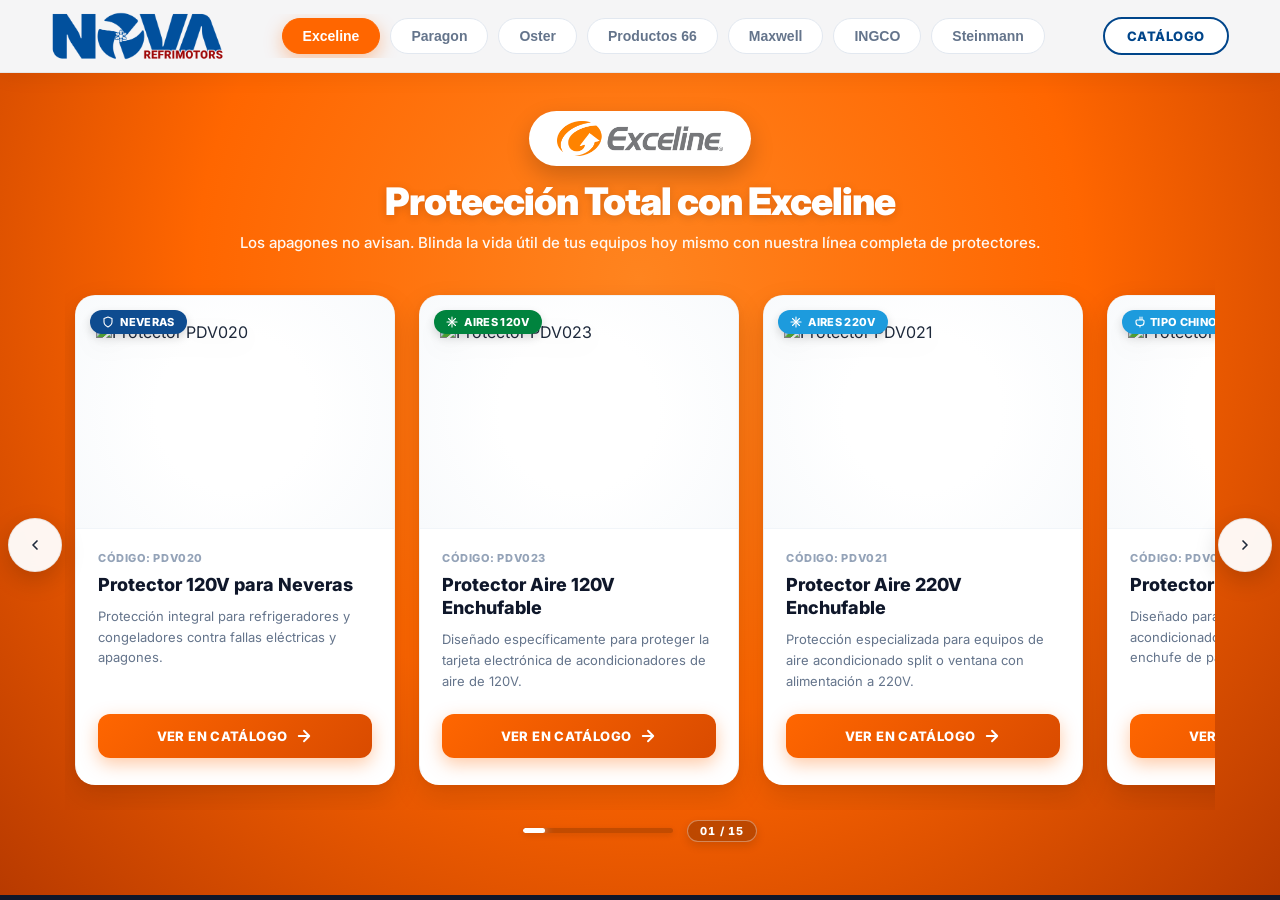
==== commit 4b346f3a: "update" ====
--- a/carrusel.html
+++ b/carrusel.html
@@ -1,4 +1,4 @@
-﻿<!DOCTYPE html>
+<!DOCTYPE html>
 <html lang="es">
 
 <head>
@@ -277,6 +277,21 @@
                                 </svg></a>
                         </div>
                     </div>
+                    <div class="carousel-slide">
+                        <div class="img-wrapper"><span class="badge badge-offer"
+                                style="background:#005c8a; color:white;"><svg class="badge-icon" viewBox="0 0 24 24" width="12" height="12" fill="none" stroke="currentColor" stroke-width="2.2" stroke-linecap="round" stroke-linejoin="round" aria-hidden="true"><circle cx="12" cy="12" r="10"></circle><polyline points="12 6 12 12 16 14"></polyline></svg> Timer Digital</span><img
+                                src="productos/PDV025.webp" alt="Programador Horario Exceline GTC-BL-MV"></div>
+                        <div class="card-info">
+                            <span class="card-category">CÓDIGO: PDV025</span>
+                            <h3>Programador Horario Digital</h3>
+                            <p>Temporizador programable multivoltaje 120/220V Exceline (GTC-BL-MV) para automatización de cargas.</p>
+                            <a href="index.html#product=PDV025" class="buy-btn exceline-btn">Ver en Catálogo <svg
+                                    width="18" height="18" fill="none" stroke="currentColor" stroke-width="2.5"
+                                    stroke-linecap="round" stroke-linejoin="round" viewBox="0 0 24 24">
+                                    <path d="M5 12h14M12 5l7 7-7 7" />
+                                </svg></a>
+                        </div>
+                    </div>
                 </div>
                 <button class="slider-btn next-btn" aria-label="Siguiente"><svg viewBox="0 0 24 24" width="16" height="16" fill="none" stroke="currentColor" stroke-width="2.5" stroke-linecap="round" stroke-linejoin="round" aria-hidden="true"><polyline points="9 18 15 12 9 6"></polyline></svg></button>
             </div>
